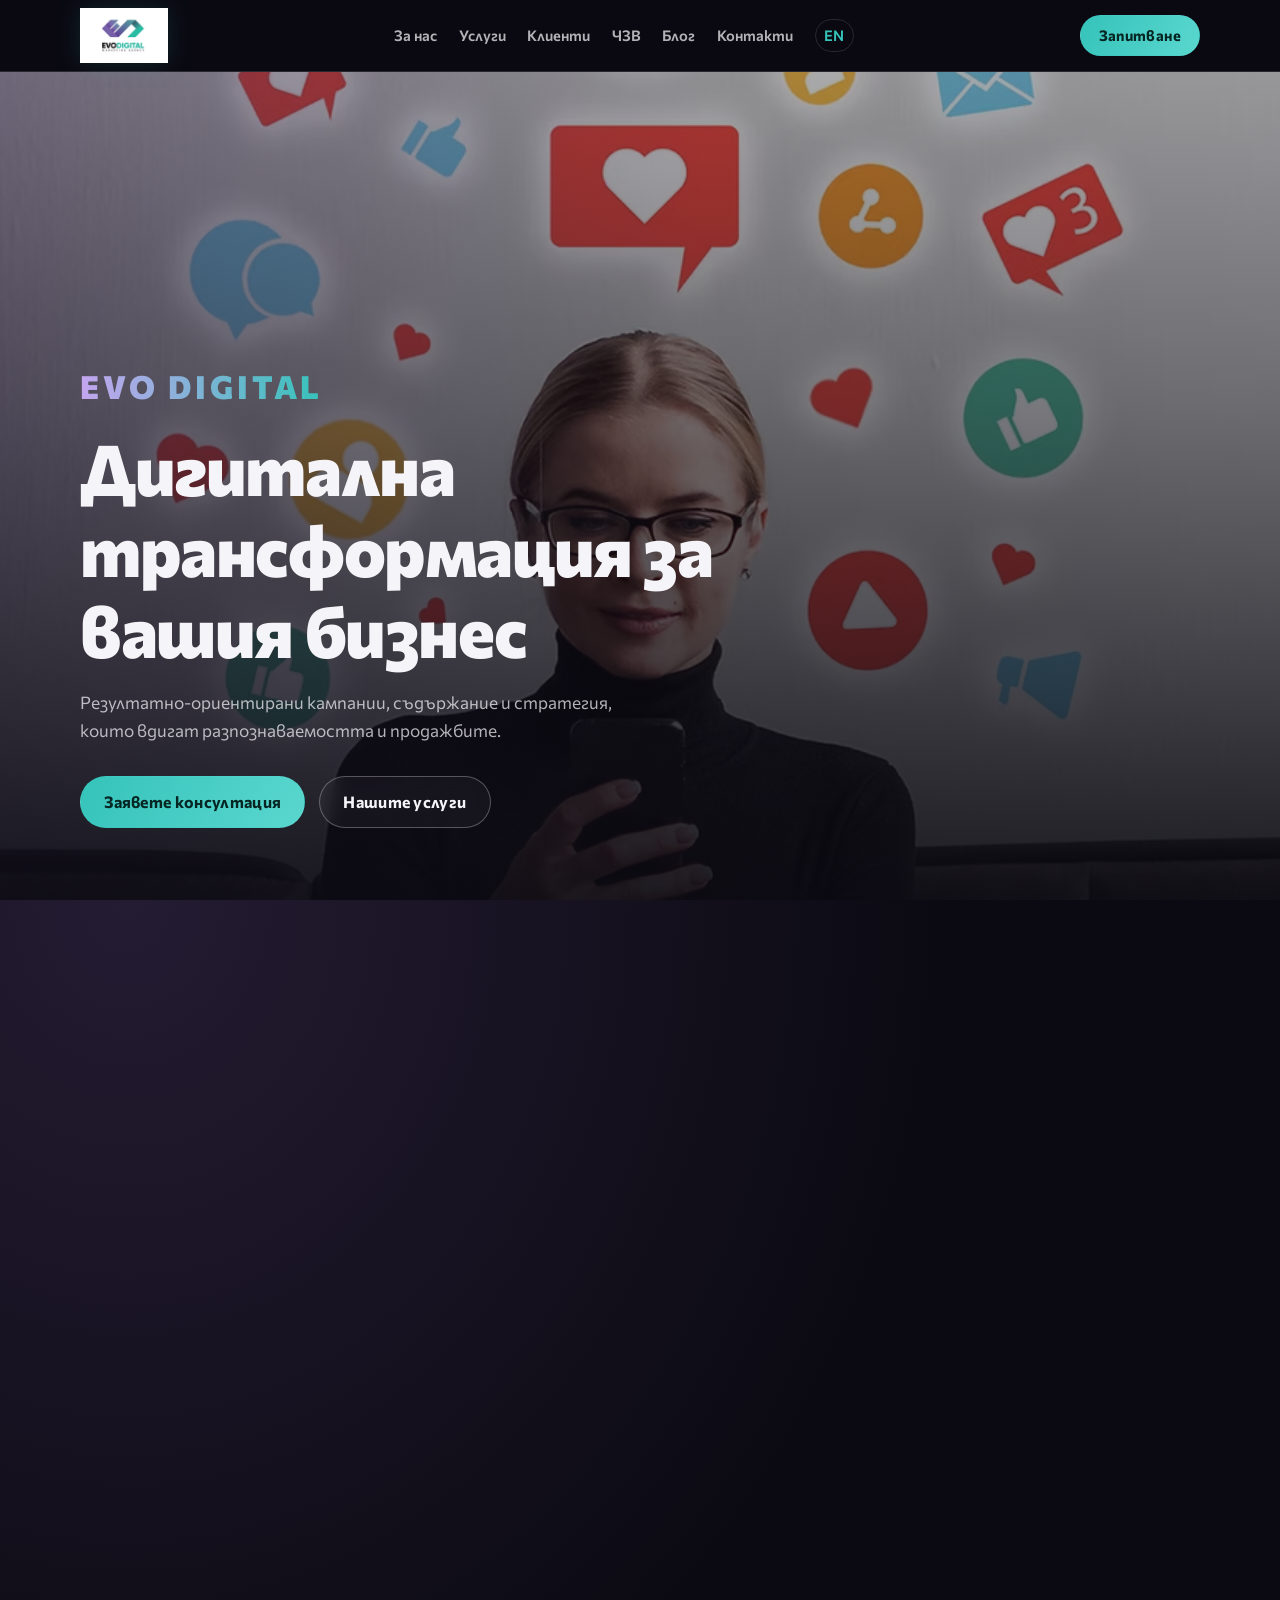
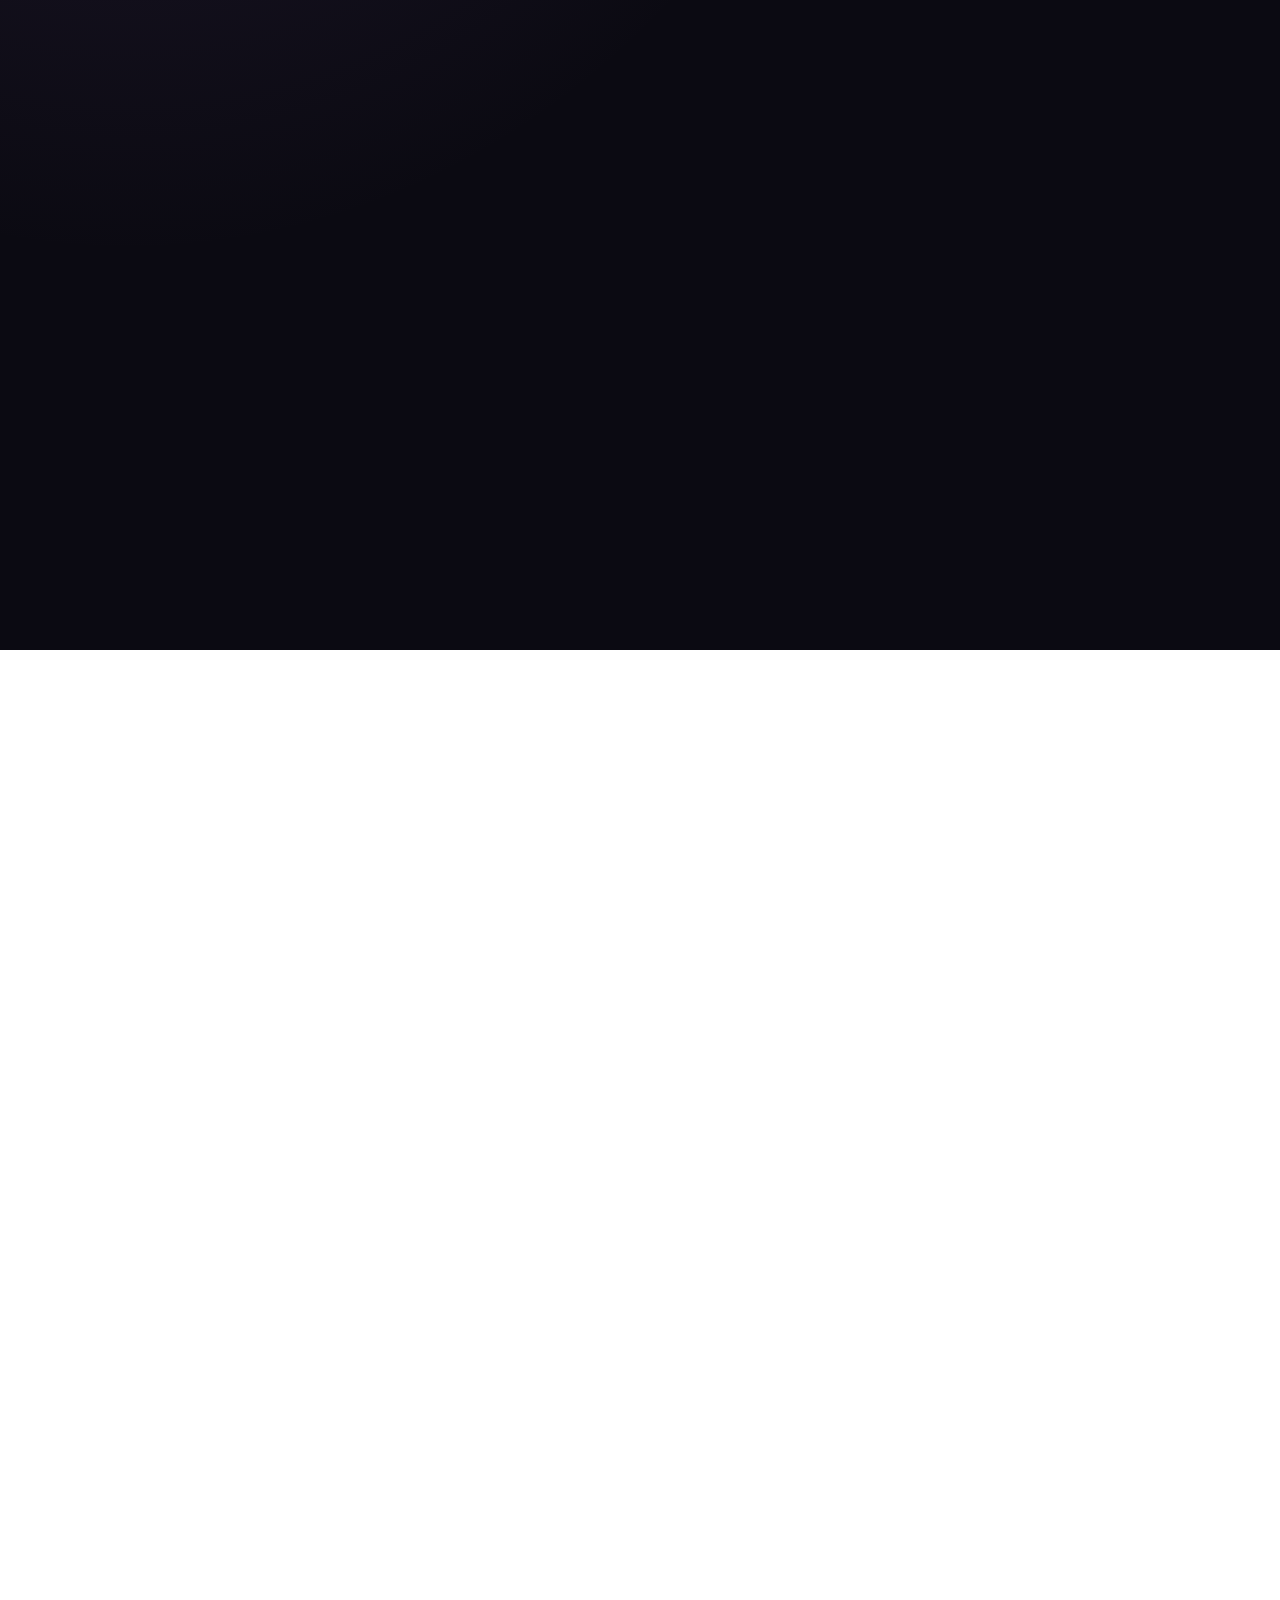
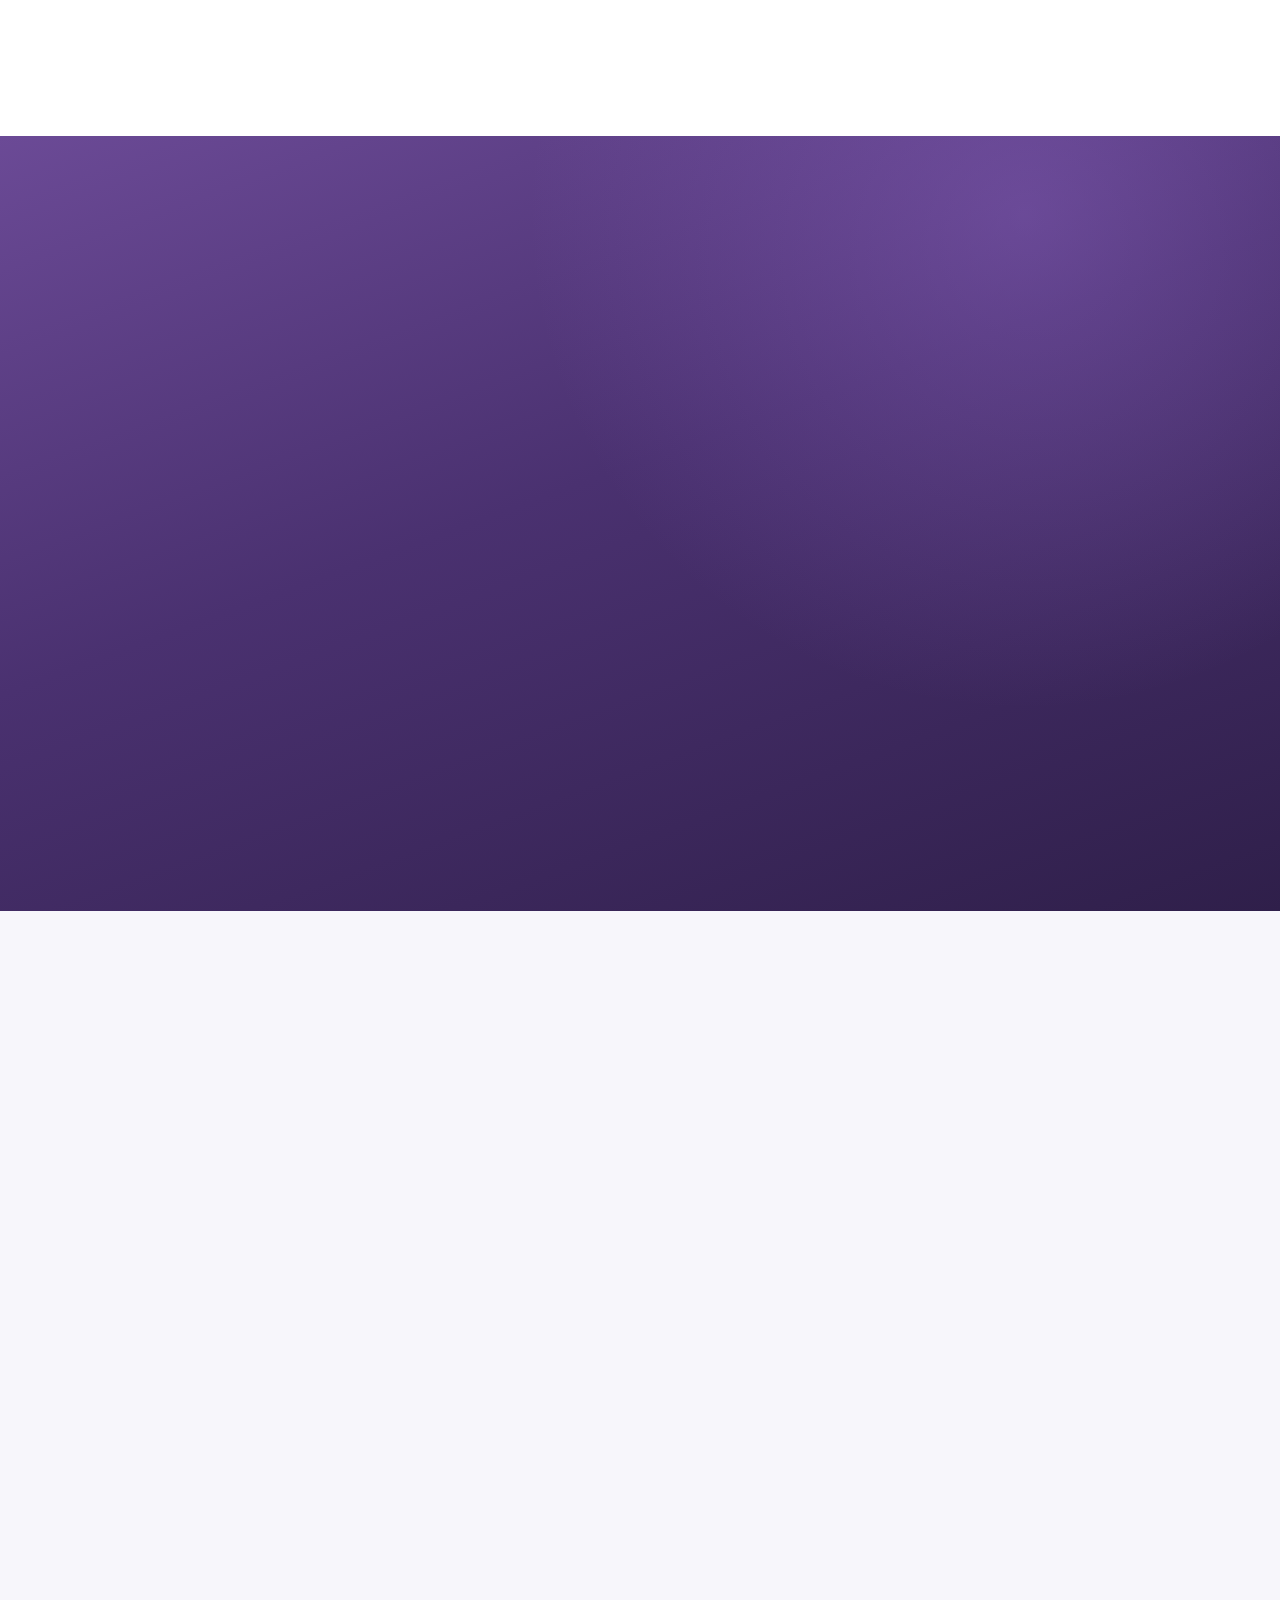
==== index.html @ 92532890 "Improve Speed Index with content-visibility and a leaner mobile hero. Co-authored-by: Cursor <cursor" ====
<!DOCTYPE html>
<html lang="bg">
<head>
  <meta charset="utf-8">
  <meta name="viewport" content="width=device-width, initial-scale=1">
  <title>Дигитална Маркетинг Агенция | EVO-DIGITAL</title>
  <meta name="description" content="EVO-Digital е дигитална маркетинг агенция, която предлага пълен спектър от професионални маркетинг услуги: поддържане на социални мрежи и съдържание онлайн, рекламни кампании, Google Ads, SEO и стратегия.">
  <link rel="canonical" href="https://www.evodigital.bg/">
  <link rel="alternate" hreflang="bg" href="https://www.evodigital.bg/">
  <link rel="alternate" hreflang="en" href="https://www.evodigital.bg/en">

  <!-- Favicon -->
  <link rel="icon" href="assets/images/brand/favicon.ico" sizes="any">
  <link rel="icon" type="image/png" sizes="32x32" href="assets/images/brand/favicon-32.png">
  <link rel="icon" type="image/png" sizes="48x48" href="assets/images/brand/favicon-48.png">
  <link rel="icon" type="image/png" sizes="192x192" href="assets/images/brand/favicon-192.png">
  <link rel="apple-touch-icon" sizes="180x180" href="assets/images/brand/apple-touch-icon.png">

  <!-- Open Graph -->
  <meta property="og:type" content="website">
  <meta property="og:locale" content="bg_BG">
  <meta property="og:site_name" content="EVO Digital">
  <meta property="og:title" content="Дигитална Маркетинг Агенция | EVO-DIGITAL">
  <meta property="og:description" content="EVO-Digital е дигитална маркетинг агенция за съдържание, реклама, Google Ads, SEO и стратегия.">
  <meta property="og:url" content="https://www.evodigital.bg/">
  <meta property="og:image" content="https://www.evodigital.bg/assets/images/brand/og-image.jpg">
  <meta property="og:image:type" content="image/jpeg">
  <meta property="og:image:width" content="1200">
  <meta property="og:image:height" content="630">
  <meta property="og:image:alt" content="EVO Digital Marketing Agency">

  <!-- Twitter -->
  <meta name="twitter:card" content="summary_large_image">
  <meta name="twitter:title" content="Дигитална Маркетинг Агенция | EVO-DIGITAL">
  <meta name="twitter:description" content="EVO-Digital е дигитална маркетинг агенция за съдържание, реклама, Google Ads, SEO и стратегия.">
  <meta name="twitter:image" content="https://www.evodigital.bg/assets/images/brand/og-image.jpg">

  <link rel="preload" href="assets/fonts/commissioner-400-800-cyrillic.woff2" as="font" type="font/woff2" crossorigin>
  <link rel="preload" as="image" href="assets/images/hero/hero-social-marketing-800.webp" type="image/webp">
  <style>
    /* Self-hosted Commissioner — inlined to skip fonts.css request */
    @font-face{font-family:'Commissioner';font-style:normal;font-weight:400 800;font-display:swap;src:url("assets/fonts/commissioner-400-800-cyrillic-ext.woff2") format("woff2");unicode-range:U+0460-052F,U+1C80-1C8A,U+20B4,U+2DE0-2DFF,U+A640-A69F,U+FE2E-FE2F}
    @font-face{font-family:'Commissioner';font-style:normal;font-weight:400 800;font-display:swap;src:url("assets/fonts/commissioner-400-800-cyrillic.woff2") format("woff2");unicode-range:U+0301,U+0400-045F,U+0490-0491,U+04B0-04B1,U+2116}
    @font-face{font-family:'Commissioner';font-style:normal;font-weight:400 800;font-display:swap;src:url("assets/fonts/commissioner-400-800-latin-ext.woff2") format("woff2");unicode-range:U+0100-02BA,U+02BD-02C5,U+02C7-02CC,U+02CE-02D7,U+02DD-02FF,U+0304,U+0308,U+0329,U+1D00-1DBF,U+1E00-1E9F,U+1EF2-1EFF,U+2020,U+20A0-20AB,U+20AD-20C0,U+2113,U+2C60-2C7F,U+A720-A7FF}
    @font-face{font-family:'Commissioner';font-style:normal;font-weight:400 800;font-display:swap;src:url("assets/fonts/commissioner-400-800-latin.woff2") format("woff2");unicode-range:U+0000-00FF,U+0131,U+0152-0153,U+02BB-02BC,U+02C6,U+02DA,U+02DC,U+0304,U+0308,U+0329,U+2000-206F,U+20AC,U+2122,U+2191,U+2193,U+2212,U+2215,U+FEFF,U+FFFD}
  </style>
  <link rel="stylesheet" href="css/styles.css">
  <script type="application/ld+json">
  {
    "@context": "https://schema.org",
    "@graph": [
      {
        "@type": ["ProfessionalService", "Organization"],
        "@id": "https://www.evodigital.bg/#organization",
        "name": "EVO Digital",
        "legalName": "Evo Digital Ltd",
        "alternateName": ["EVO-DIGITAL", "Evo Digital Marketing Agency"],
        "url": "https://www.evodigital.bg/",
        "logo": {
          "@type": "ImageObject",
          "@id": "https://www.evodigital.bg/#logo",
          "url": "https://www.evodigital.bg/assets/images/brand/logo-evodigital.png",
          "contentUrl": "https://www.evodigital.bg/assets/images/brand/logo-evodigital.png",
          "caption": "EVO Digital Marketing Agency"
        },
        "image": [
          "https://www.evodigital.bg/assets/images/brand/og-image.jpg",
          "https://www.evodigital.bg/assets/images/brand/logo-evodigital.png"
        ],
        "description": "Дигитална маркетинг агенция за съдържание, реклама в социални мрежи, Google Ads, SEO, брандинг и маркетинг стратегия.",
        "email": "info@evodigital.bg",
        "telephone": "+359-876-807-602",
        "address": {
          "@type": "PostalAddress",
          "streetAddress": "bul. Aleksander Stamboliyski 134",
          "addressLocality": "Sofia",
          "addressCountry": "BG"
        },
        "areaServed": [
          { "@type": "City", "name": "Sofia" },
          { "@type": "Country", "name": "Bulgaria" }
        ],
        "contactPoint": [
          {
            "@type": "ContactPoint",
            "contactType": "customer service",
            "telephone": "+359-876-807-602",
            "email": "info@evodigital.bg",
            "availableLanguage": ["Bulgarian", "English"],
            "areaServed": "BG"
          }
        ],
        "sameAs": [
          "https://www.facebook.com/evodigitalbg",
          "https://www.instagram.com/evodigital.bg/",
          "https://www.linkedin.com/company/digital-agency-evo/"
        ],
        "knowsAbout": [
          "Digital marketing",
          "Social media marketing",
          "Facebook Ads",
          "Instagram Ads",
          "Google Ads",
          "SEO",
          "Content marketing",
          "Branding",
          "Web design",
          "Copywriting",
          "Email marketing",
          "Marketing strategy",
          "Performance marketing",
          "Дигитален маркетинг",
          "Реклама в социални мрежи",
          "Маркетинг стратегия"
        ],
        "hasOfferCatalog": {
          "@type": "OfferCatalog",
          "name": "Дигитални маркетинг услуги",
          "itemListElement": [
            {
              "@type": "Offer",
              "itemOffered": {
                "@type": "Service",
                "@id": "https://www.evodigital.bg/#service-360",
                "name": "360 градусов дигитален маркетинг",
                "description": "Предпечат, уеб дизайн, копирайтинг, дизайн и брандинг, реклама в социалните мрежи, Google Ads, SEO, имейл маркетинг, фотография и маркетинг стратегия.",
                "provider": { "@id": "https://www.evodigital.bg/#organization" },
                "areaServed": "BG"
              }
            },
            {
              "@type": "Offer",
              "itemOffered": {
                "@type": "Service",
                "@id": "https://www.evodigital.bg/#service-social",
                "name": "Поддържане на социални мрежи",
                "description": "Професионално представяне на бранда с ангажиращо съдържание в социалните мрежи.",
                "provider": { "@id": "https://www.evodigital.bg/#organization" }
              }
            },
            {
              "@type": "Offer",
              "itemOffered": {
                "@type": "Service",
                "@id": "https://www.evodigital.bg/#service-paid-social",
                "name": "Реклама във Facebook и Instagram",
                "description": "Платени кампании в Meta за промоция на продукти и услуги и повишаване на разпознаваемостта.",
                "provider": { "@id": "https://www.evodigital.bg/#organization" }
              }
            },
            {
              "@type": "Offer",
              "itemOffered": {
                "@type": "Service",
                "@id": "https://www.evodigital.bg/#service-google-ads",
                "name": "Google Ads",
                "description": "Search и дисплейни кампании за таргетиране на заинтересован трафик към уебсайта.",
                "provider": { "@id": "https://www.evodigital.bg/#organization" }
              }
            },
            {
              "@type": "Offer",
              "itemOffered": {
                "@type": "Service",
                "@id": "https://www.evodigital.bg/#service-audit",
                "name": "Безплатна консултация и одит",
                "description": "Анализ на дигиталното присъствие и насоки за работеща маркетинг стратегия.",
                "provider": { "@id": "https://www.evodigital.bg/#organization" }
              }
            }
          ]
        },
        "employee": [
          { "@id": "https://www.evodigital.bg/#person-dimitar" },
          { "@id": "https://www.evodigital.bg/#person-tanya" },
          { "@id": "https://www.evodigital.bg/#person-kami" }
        ],
        "review": { "@id": "https://www.evodigital.bg/#review-infinity" }
      },
      {
        "@type": "Person",
        "@id": "https://www.evodigital.bg/#person-dimitar",
        "name": "Димитър",
        "jobTitle": "CEO",
        "description": "Driving force behind Evo Digital, with over a decade of experience in digital strategy, branding, and performance marketing.",
        "image": "https://www.evodigital.bg/assets/images/team/dimitar-ceo.webp",
        "worksFor": { "@id": "https://www.evodigital.bg/#organization" },
        "knowsAbout": ["Digital strategy", "Branding", "Performance marketing"]
      },
      {
        "@type": "Person",
        "@id": "https://www.evodigital.bg/#person-tanya",
        "name": "Таня",
        "jobTitle": "Graphic Designer and Video Editor",
        "description": "Creates visually striking designs and videos that bring brand stories to life across digital platforms.",
        "image": "https://www.evodigital.bg/assets/images/team/tanya-designer.webp",
        "worksFor": { "@id": "https://www.evodigital.bg/#organization" },
        "knowsAbout": ["Graphic design", "Video editing", "Brand storytelling"]
      },
      {
        "@type": "Person",
        "@id": "https://www.evodigital.bg/#person-kami",
        "name": "Ками",
        "jobTitle": "PPC Specialist",
        "description": "Optimizes paid campaigns to maximize ROI and ensure brands reach the right audience at the right time.",
        "image": "https://www.evodigital.bg/assets/images/team/kami-ppc.webp",
        "worksFor": { "@id": "https://www.evodigital.bg/#organization" },
        "knowsAbout": ["PPC", "Google Ads", "Meta Ads", "ROI optimization"]
      },
      {
        "@type": "Review",
        "@id": "https://www.evodigital.bg/#review-infinity",
        "reviewBody": "Препоръчвам професионалисти. Работим по няколко направления и сме супер доволни!",
        "author": {
          "@type": "Person",
          "name": "Георги Димитров"
        },
        "itemReviewed": { "@id": "https://www.evodigital.bg/#organization" },
        "publisher": {
          "@type": "Organization",
          "name": "Infinity Capital",
          "url": "https://infinitycapital.bg/"
        }
      },
      {
        "@type": "WebSite",
        "@id": "https://www.evodigital.bg/#website",
        "url": "https://www.evodigital.bg/",
        "name": "EVO-DIGITAL",
        "description": "Дигитална маркетинг агенция | EVO Digital",
        "inLanguage": "bg-BG",
        "publisher": { "@id": "https://www.evodigital.bg/#organization" },
        "copyrightHolder": { "@id": "https://www.evodigital.bg/#organization" }
      },
      {
        "@type": "WebPage",
        "@id": "https://www.evodigital.bg/#webpage",
        "url": "https://www.evodigital.bg/",
        "name": "Дигитална Маркетинг Агенция | EVO-DIGITAL",
        "description": "EVO-Digital е дигитална маркетинг агенция за съдържание, реклама, Google Ads, SEO и стратегия.",
        "isPartOf": { "@id": "https://www.evodigital.bg/#website" },
        "about": { "@id": "https://www.evodigital.bg/#organization" },
        "primaryImageOfPage": {
          "@type": "ImageObject",
          "url": "https://www.evodigital.bg/assets/images/brand/og-image.jpg"
        },
        "inLanguage": "bg-BG",
        "mainEntity": { "@id": "https://www.evodigital.bg/#organization" }
      },
      {
        "@type": "FAQPage",
        "@id": "https://www.evodigital.bg/#faq",
        "isPartOf": { "@id": "https://www.evodigital.bg/#webpage" },
        "mainEntity": [
          {
            "@type": "Question",
            "name": "Какви услуги предлага EVO Digital?",
            "acceptedAnswer": {
              "@type": "Answer",
              "text": "Предлагаме 360 градусов дигитален маркетинг: поддържане на социални мрежи, реклама във Facebook и Instagram, Google Ads, SEO, уеб дизайн, брандинг, копирайтинг, имейл маркетинг и маркетинг стратегия."
            }
          },
          {
            "@type": "Question",
            "name": "Предлагате ли безплатна консултация?",
            "acceptedAnswer": {
              "@type": "Answer",
              "text": "Да. Предлагаме безплатна консултация и одит на дигиталното присъствие на бранда ви, с експертни насоки за работеща маркетинг стратегия."
            }
          },
          {
            "@type": "Question",
            "name": "За кои бизнеси е подходяща агенцията?",
            "acceptedAnswer": {
              "@type": "Answer",
              "text": "Работим с компании от различни сектори — строителство, недвижими имоти, търговия, услуги и други, които искат по-висока разпознаваемост и повече продажби онлайн."
            }
          },
          {
            "@type": "Question",
            "name": "Как да се свържа с EVO Digital?",
            "acceptedAnswer": {
              "@type": "Answer",
              "text": "Можете да ни пишете на info@evodigital.bg, да ни се обадите на +359 876 807602 или да попълните формата за запитване на сайта. Офисът ни е в София, бул. Александър Стамболийски 134."
            }
          }
        ]
      }
    ]
  }
  </script>
</head>
<body>
  <a class="skip-link" href="#main">Към съдържанието</a>

  <header class="site-header" id="top">
    <div class="container header-inner">
      <a class="logo" href="#top" aria-label="EVO Digital — начало">
        <picture>
          <source srcset="assets/images/brand/logo-evodigital.avif" type="image/avif">
          <source srcset="assets/images/brand/logo-evodigital.webp" type="image/webp">
          <img src="assets/images/brand/logo-evodigital.png" alt="EVO Digital Marketing Agency" width="160" height="113" decoding="async">
        </picture>
      </a>

      <nav class="nav" id="site-nav" aria-label="Основна навигация">
        <a href="#about">За нас</a>
        <a href="#services">Услуги</a>
        <a href="https://www.evodigital.bg/%D0%BA%D0%BB%D0%B8%D0%B5%D0%BD%D1%82%D0%B8">Клиенти</a>
        <a href="#faq">ЧЗВ</a>
        <a href="https://www.evodigital.bg/blog">Блог</a>
        <a href="#contact">Контакти</a>
        <a class="nav-lang" href="https://www.evodigital.bg/en" hreflang="en">EN</a>
      </nav>

      <div class="header-actions">
        <a class="btn btn-primary btn-sm" href="#contact">Запитване</a>
        <button class="nav-toggle" type="button" aria-expanded="false" aria-controls="site-nav" aria-label="Меню">
          <span></span><span></span><span></span>
        </button>
      </div>
    </div>
  </header>

  <main id="main">
    <section class="hero" aria-labelledby="hero-title">
      <div class="hero-media" aria-hidden="true">
        <picture>
          <source
            type="image/avif"
            srcset="assets/images/hero/hero-social-marketing.avif">
          <source
            type="image/webp"
            srcset="assets/images/hero/hero-social-marketing-800.webp 800w, assets/images/hero/hero-social-marketing.webp 1050w"
            sizes="100vw">
          <img
            src="assets/images/hero/hero-social-marketing-800.webp"
            alt=""
            width="800"
            height="1067"
            fetchpriority="high"
            decoding="async">
        </picture>
        <div class="hero-scrim"></div>
      </div>
      <div class="container hero-content">
        <p class="brand-mark reveal">EVO DIGITAL</p>
        <h1 id="hero-title" class="reveal reveal-delay-1">Дигитална трансформация за вашия бизнес</h1>
        <p class="hero-lead reveal reveal-delay-2">Резултатно-ориентирани кампании, съдържание и стратегия, които вдигат разпознаваемостта и продажбите.</p>
        <div class="hero-cta reveal reveal-delay-3">
          <a class="btn btn-primary" href="#contact">Заявете консултация</a>
          <a class="btn btn-ghost" href="#services">Нашите услуги</a>
        </div>
      </div>
    </section>

    <section class="about section" id="about" aria-labelledby="about-title">
      <div class="container about-grid">
        <div class="about-copy">
          <p class="eyebrow reveal">За нас</p>
          <h2 id="about-title" class="reveal">EVO DIGITAL</h2>
          <p class="about-tagline reveal">Предлагаме експертни услуги в сферата на дигиталния маркетинг</p>
          <p class="reveal">Ние сме агенция за дигитален маркетинг, която умее да създава запомнящо се съдържание и резултатно-ориентирани кампании, насочени към повишаване на разпознаваемостта и увеличаване обема на продажбите ви. Постигаме това чрез детайлно планиране и вникване в бизнеса ви. Създаваме индивидуален подход и дигитална стратегия за бранда ви, които водят до впечатляващи резултати.</p>
          <a class="text-link reveal" href="https://www.evodigital.bg/%D0%B7%D0%B0-%D0%BD%D0%B0%D1%81">Повече за нас</a>
        </div>
        <div class="about-visual reveal">
          <picture>
            <source srcset="assets/images/hero/illustration-marketing.avif" type="image/avif">
            <source srcset="assets/images/hero/illustration-marketing.webp" type="image/webp">
            <img src="assets/images/hero/illustration-marketing.webp" alt="Дигитален маркетинг и бранд промоция" width="600" height="600" loading="lazy" decoding="async">
          </picture>
        </div>
      </div>
    </section>

    <section class="services section" id="services" aria-labelledby="services-title">
      <div class="container">
        <div class="section-head">
          <p class="eyebrow reveal">Услуги</p>
          <h2 id="services-title" class="reveal">Нашите услуги</h2>
        </div>
        <div class="services-grid">
          <article class="service-card reveal">
            <picture>
              <source srcset="assets/images/services/service-360.avif" type="image/avif">
              <img src="assets/images/services/service-360.jpg" alt="" width="120" height="85" loading="lazy" decoding="async">
            </picture>
            <h3>360 градусов дигитален маркетинг</h3>
            <p>Предпечат, уеб дизайн, копирайтинг, дизайн и брандинг, реклама в социалните мрежи, Google Ads, SEO, имейл маркетинг, фотография и маркетинг стратегия.</p>
          </article>
          <article class="service-card reveal">
            <picture>
              <source srcset="assets/images/services/service-social-manage.avif" type="image/avif">
              <img src="assets/images/services/service-social-manage.jpg" alt="" width="120" height="94" loading="lazy" decoding="async">
            </picture>
            <h3>Поддържане на социални мрежи</h3>
            <p>Професионално представяне на бранда ви с ангажиращо съдържание, което изгражда доверие и подтиква към взаимодействие.</p>
          </article>
          <article class="service-card reveal">
            <picture>
              <source srcset="assets/images/services/service-social-ads.avif" type="image/avif">
              <img src="assets/images/services/service-social-ads.jpg" alt="" width="120" height="104" loading="lazy" decoding="async">
            </picture>
            <h3>Реклама във Facebook и Instagram</h3>
            <p>Промотиране на продукти и услуги чрез атрактивни дизайни и прецизно таргетиране към вашата аудитория.</p>
          </article>
          <article class="service-card reveal">
            <picture>
              <source srcset="assets/images/services/service-google-ads.avif" type="image/avif">
              <img src="assets/images/services/service-google-ads.jpg" alt="" width="120" height="105" loading="lazy" decoding="async">
            </picture>
            <h3>Google Ads</h3>
            <p>Search и дисплейни кампании за детайлно таргетиране и насочване на заинтересован трафик към сайта ви.</p>
          </article>
          <article class="service-card reveal service-card-wide">
            <picture>
              <source srcset="assets/images/services/service-consult.avif" type="image/avif">
              <img src="assets/images/services/service-consult.jpg" alt="" width="120" height="94" loading="lazy" decoding="async">
            </picture>
            <h3>Безплатна консултация и одит</h3>
            <p>Анализ на дигиталното присъствие на бранда ви и експертни насоки за работеща маркетинг стратегия.</p>
          </article>
        </div>
        <div class="section-cta reveal">
          <a class="btn btn-primary" href="#contact">Изпратете запитване</a>
        </div>
      </div>
    </section>

    <section class="team section" id="team" aria-labelledby="team-title">
      <div class="container">
        <div class="section-head section-head-light">
          <p class="eyebrow reveal">Екип</p>
          <h2 id="team-title" class="reveal">Запознай се с екипа ни</h2>
        </div>
        <div class="team-grid">
          <article class="team-card reveal">
            <picture>
              <source srcset="assets/images/team/dimitar-ceo.avif" type="image/avif">
              <source srcset="assets/images/team/dimitar-ceo.webp" type="image/webp">
              <img src="assets/images/team/dimitar-ceo.webp" alt="Димитър — CEO" width="400" height="400" loading="lazy" decoding="async">
            </picture>
            <p class="role">CEO</p>
            <h3>Димитър</h3>
            <p>Driving force behind Evo Digital, with over a decade of experience in digital strategy, branding, and performance marketing.</p>
          </article>
          <article class="team-card reveal">
            <picture>
              <source srcset="assets/images/team/tanya-designer.avif" type="image/avif">
              <source srcset="assets/images/team/tanya-designer.webp" type="image/webp">
              <img src="assets/images/team/tanya-designer.webp" alt="Таня — Graphic Designer and Video Editor" width="400" height="400" loading="lazy" decoding="async">
            </picture>
            <p class="role">Graphic Designer &amp; Video Editor</p>
            <h3>Таня</h3>
            <p>Creates visually striking designs and videos that bring brand stories to life across digital platforms.</p>
          </article>
          <article class="team-card reveal">
            <picture>
              <source srcset="assets/images/team/kami-ppc.avif" type="image/avif">
              <source srcset="assets/images/team/kami-ppc.webp" type="image/webp">
              <img src="assets/images/team/kami-ppc.webp" alt="Ками — PPC Specialist" width="400" height="400" loading="lazy" decoding="async">
            </picture>
            <p class="role">PPC Specialist</p>
            <h3>Ками</h3>
            <p>Optimizes paid campaigns to maximize ROI and ensure brands reach the right audience at the right time.</p>
          </article>
        </div>
      </div>
    </section>

    <section class="clients section" id="clients" aria-labelledby="clients-title">
      <div class="container">
        <div class="section-head">
          <p class="eyebrow reveal">Клиенти</p>
          <h2 id="clients-title" class="reveal">Част от клиентите, които ни се довериха</h2>
        </div>
        <ul class="clients-grid">
          <li class="reveal"><a href="https://dendesign.bg/" target="_blank" rel="noopener noreferrer"><img src="assets/images/clients/den-design.webp" alt="DEN Design" width="180" height="82" loading="lazy" decoding="async"></a></li>
          <li class="reveal"><a href="https://terraestetica.net/" target="_blank" rel="noopener noreferrer"><img src="assets/images/clients/terra-estetica.webp" alt="Terra Estetica" width="160" height="160" loading="lazy" decoding="async"></a></li>
          <li class="reveal"><a href="https://asansiori.bg/" target="_blank" rel="noopener noreferrer"><img src="assets/images/clients/asansiori.webp" alt="Asansiori.bg" width="160" height="160" loading="lazy" decoding="async"></a></li>
          <li class="reveal"><a href="https://devorex.com/" target="_blank" rel="noopener noreferrer"><img src="assets/images/clients/devorex.webp" alt="Devorex" width="160" height="160" loading="lazy" decoding="async"></a></li>
          <li class="reveal"><a href="https://catrobg.com/" target="_blank" rel="noopener noreferrer"><img src="assets/images/clients/catro.webp" alt="Catro" width="160" height="160" loading="lazy" decoding="async"></a></li>
          <li class="reveal"><a href="https://ekabo.bg/" target="_blank" rel="noopener noreferrer"><img src="assets/images/clients/ekabo.webp" alt="Ekabo" width="160" height="160" loading="lazy" decoding="async"></a></li>
          <li class="reveal"><a href="https://casamia.bg/" target="_blank" rel="noopener noreferrer"><img src="assets/images/clients/casamia.webp" alt="Casamia" width="160" height="160" loading="lazy" decoding="async"></a></li>
          <li class="reveal"><a href="https://gdconstruction.bg/" target="_blank" rel="noopener noreferrer"><img src="assets/images/clients/gd-construction.webp" alt="GD Construction" width="160" height="160" loading="lazy" decoding="async"></a></li>
          <li class="reveal"><a href="https://sei.bg/" target="_blank" rel="noopener noreferrer"><img src="assets/images/clients/solaris.webp" alt="Solaris" width="160" height="160" loading="lazy" decoding="async"></a></li>
          <li class="reveal"><a href="https://www.facebook.com/profile.php?id=100064103261411" target="_blank" rel="noopener noreferrer"><img src="assets/images/clients/high-level-construction.webp" alt="High Level Construction" width="160" height="160" loading="lazy" decoding="async"></a></li>
          <li class="reveal"><a href="https://aristocrathills.com/" target="_blank" rel="noopener noreferrer"><img src="assets/images/clients/aristocrat-hills.webp" alt="Aristocrat Hills" width="160" height="160" loading="lazy" decoding="async"></a></li>
          <li class="reveal"><a href="https://www.kconstructionsystem.com/" target="_blank" rel="noopener noreferrer"><img src="assets/images/clients/kcs-construction.webp" alt="KCS Construction System" width="160" height="160" loading="lazy" decoding="async"></a></li>
          <li class="reveal"><a href="https://infinitycapital.bg/" target="_blank" rel="noopener noreferrer"><img src="assets/images/clients/infinity-capital.webp" alt="Infinity Capital" width="160" height="160" loading="lazy" decoding="async"></a></li>
          <li class="reveal"><a href="https://www.teiami.bg/" target="_blank" rel="noopener noreferrer"><img src="assets/images/clients/teiami.webp" alt="Teiami" width="160" height="160" loading="lazy" decoding="async"></a></li>
          <li class="reveal"><a href="https://zagatto.com/" target="_blank" rel="noopener noreferrer"><img src="assets/images/clients/zagatto.webp" alt="Zagatto" width="160" height="160" loading="lazy" decoding="async"></a></li>
          <li class="reveal"><a href="https://www.youtube.com/@CONTOURPODCAST" target="_blank" rel="noopener noreferrer"><img src="assets/images/clients/contour-podcast.webp" alt="Contour Podcast" width="160" height="160" loading="lazy" decoding="async"></a></li>
        </ul>
      </div>
    </section>

    <section class="reviews section" id="reviews" aria-labelledby="reviews-title">
      <div class="container">
        <div class="section-head section-head-light">
          <p class="eyebrow reveal">Отзиви</p>
          <h2 id="reviews-title" class="reveal">Какво казват клиентите</h2>
        </div>
        <div class="review-slider reveal" data-slider>
          <blockquote class="review is-active">
            <p>Препоръчвам професионалисти. Работим по няколко направления и сме супер доволни!</p>
            <footer>
              <img src="assets/images/clients/infinity-capital-white.webp" alt="" width="126" height="52" loading="lazy" decoding="async">
              <div>
                <strong>Георги Димитров</strong>
                <span><a href="https://infinitycapital.bg/" target="_blank" rel="noopener noreferrer">Infinity Capital</a></span>
              </div>
            </footer>
          </blockquote>
        </div>
      </div>
    </section>

    <section class="faq section" id="faq" aria-labelledby="faq-title">
      <div class="container faq-wrap">
        <div class="section-head">
          <p class="eyebrow reveal">ЧЗВ</p>
          <h2 id="faq-title" class="reveal">Често задавани въпроси</h2>
        </div>
        <div class="faq-list">
          <details class="faq-item reveal">
            <summary>Какви услуги предлага EVO Digital?</summary>
            <p>Предлагаме 360 градусов дигитален маркетинг: поддържане на социални мрежи, реклама във Facebook и Instagram, Google Ads, SEO, уеб дизайн, брандинг, копирайтинг, имейл маркетинг и маркетинг стратегия.</p>
          </details>
          <details class="faq-item reveal">
            <summary>Предлагате ли безплатна консултация?</summary>
            <p>Да. Предлагаме безплатна консултация и одит на дигиталното присъствие на бранда ви, с експертни насоки за работеща маркетинг стратегия.</p>
          </details>
          <details class="faq-item reveal">
            <summary>За кои бизнеси е подходяща агенцията?</summary>
            <p>Работим с компании от различни сектори — строителство, недвижими имоти, търговия, услуги и други, които искат по-висока разпознаваемост и повече продажби онлайн.</p>
          </details>
          <details class="faq-item reveal">
            <summary>Как да се свържа с EVO Digital?</summary>
            <p>Пишете на <a href="mailto:info@evodigital.bg">info@evodigital.bg</a>, обадете се на <a href="tel:+359876807602">+359 876 807602</a> или попълнете формата за запитване. Офис: София, бул. Александър Стамболийски 134.</p>
          </details>
        </div>
      </div>
    </section>

    <section class="contact section" id="contact" aria-labelledby="contact-title">
      <div class="container contact-grid">
        <div class="contact-info">
          <p class="eyebrow reveal">Контакти</p>
          <h2 id="contact-title" class="reveal">Свържете се с нас</h2>
          <ul class="contact-list reveal">
            <li>
              <span>Телефон</span>
              <a href="tel:+359876807602">+359 876 807602</a>
            </li>
            <li>
              <span>Email</span>
              <a href="mailto:info@evodigital.bg">info@evodigital.bg</a>
            </li>
            <li>
              <span>Адрес</span>
              <p>Sofia, bul. Aleksander Stamboliyski 134</p>
            </li>
          </ul>
          <div class="social reveal">
            <a href="https://www.instagram.com/evodigital.bg/" target="_blank" rel="noopener noreferrer" aria-label="Instagram">
              <svg viewBox="0 0 24 24" width="22" height="22" aria-hidden="true"><path fill="currentColor" d="M7 2h10a5 5 0 0 1 5 5v10a5 5 0 0 1-5 5H7a5 5 0 0 1-5-5V7a5 5 0 0 1 5-5zm5 5a5 5 0 1 0 0 10 5 5 0 0 0 0-10zm6.5-.9a1.1 1.1 0 1 0 0 2.2 1.1 1.1 0 0 0 0-2.2zM12 9a3 3 0 1 1 0 6 3 3 0 0 1 0-6z"/></svg>
            </a>
            <a href="https://www.facebook.com/evodigitalbg" target="_blank" rel="noopener noreferrer" aria-label="Facebook">
              <svg viewBox="0 0 24 24" width="22" height="22" aria-hidden="true"><path fill="currentColor" d="M14 9h3V6h-3c-2.2 0-4 1.8-4 4v2H7v3h3v7h3v-7h3l1-3h-4v-2c0-.6.4-1 1-1z"/></svg>
            </a>
            <a href="https://www.linkedin.com/company/digital-agency-evo/" target="_blank" rel="noopener noreferrer" aria-label="LinkedIn">
              <svg viewBox="0 0 24 24" width="22" height="22" aria-hidden="true"><path fill="currentColor" d="M6.5 9H3v12h3.5V9zM4.8 3A2 2 0 1 0 4.8 7a2 2 0 0 0 0-4zM21 14.5c0-3-1.6-5-4.4-5-1.5 0-2.5.7-3 1.4V9.1H10v11.8h3.6v-6.3c0-1.7.9-2.7 2.3-2.7 1.3 0 2.1.9 2.1 2.7v6.3H21v-6.4z"/></svg>
            </a>
          </div>
        </div>

        <form class="contact-form reveal" id="contact-form" action="#" method="post">
          <h3>Изпратете запитване</h3>
          <div class="form-row">
            <label>
              Име
              <input type="text" name="first_name" autocomplete="given-name" required>
            </label>
            <label>
              Фамилия
              <input type="text" name="last_name" autocomplete="family-name" required>
            </label>
          </div>
          <label>
            Email
            <input type="email" name="email" autocomplete="email" required>
          </label>
          <label>
            Заглавие
            <input type="text" name="subject" required>
          </label>
          <label>
            Напишете съобщение
            <textarea name="message" rows="5" required></textarea>
          </label>
          <button class="btn btn-primary" type="submit">Изпрати</button>
          <p class="form-note" id="form-note" hidden>Благодарим! Отваряме вашия имейл клиент…</p>
        </form>
      </div>
    </section>
  </main>

  <footer class="site-footer">
    <div class="container footer-inner">
      <a class="logo logo-footer" href="#top" aria-label="EVO Digital">
        <img src="assets/images/brand/logo-evodigital.webp" alt="EVO Digital" width="120" height="85" loading="lazy" decoding="async">
      </a>
      <nav class="footer-nav" aria-label="Футър">
        <a href="#about">За нас</a>
        <a href="#services">Услуги</a>
        <a href="#faq">ЧЗВ</a>
        <a href="https://www.evodigital.bg/blog">Блог</a>
        <a href="#contact">Контакти</a>
        <a href="https://www.evodigital.bg/%D0%BF%D0%BE%D0%BB%D0%B8%D1%82%D0%B8%D0%BA%D0%B0-%D0%BD%D0%B0-%D0%BF%D0%BE%D0%B2%D0%B5%D1%80%D0%B8%D1%82%D0%B5%D0%BB%D0%BD%D0%BE%D1%81%D1%82">Политика на поверителност</a>
        <a href="https://www.evodigital.bg/blog-feed.xml">RSS</a>
      </nav>
      <p class="copyright">© 2026 EVO Digital</p>
    </div>
  </footer>

  <script src="js/main.js" defer></script>
</body>
</html>
---- css/styles.css ----
/* EVO Digital — clean high-performance rebuild */
:root {
  --bg: #0b0a12;
  --bg-elevated: #14121f;
  --bg-soft: #1a1730;
  --surface: #ffffff;
  --text: #f5f4f8;
  --text-muted: rgba(245, 244, 248, 0.72);
  --text-dark: #121018;
  --text-dark-muted: #5a5668;
  --purple: #7d5ba6;
  --purple-deep: #5a3d82;
  --purple-bright: #9b6fd4;
  --teal: #35c3ba;
  --teal-deep: #1fa89f;
  --line: rgba(255, 255, 255, 0.12);
  --line-dark: rgba(18, 16, 24, 0.1);
  --radius: 18px;
  --radius-sm: 12px;
  --shadow: 0 24px 60px rgba(0, 0, 0, 0.35);
  --container: min(1120px, calc(100% - 2.5rem));
  --font: "Commissioner", system-ui, sans-serif;
  --header-h: 4.5rem;
  --ease: cubic-bezier(0.22, 1, 0.36, 1);
}

*,
*::before,
*::after {
  box-sizing: border-box;
}

html {
  scroll-behavior: smooth;
}

body {
  margin: 0;
  font-family: var(--font);
  font-weight: 400;
  color: var(--text);
  background: var(--bg);
  line-height: 1.6;
  -webkit-font-smoothing: antialiased;
  text-rendering: optimizeLegibility;
}

img {
  max-width: 100%;
  height: auto;
  display: block;
}

a {
  color: inherit;
  text-decoration: none;
}

button,
input,
textarea {
  font: inherit;
}

.skip-link {
  position: absolute;
  left: 1rem;
  top: -4rem;
  background: var(--teal);
  color: var(--bg);
  padding: 0.6rem 1rem;
  border-radius: 999px;
  z-index: 100;
}

.skip-link:focus {
  top: 1rem;
}

.container {
  width: var(--container);
  margin-inline: auto;
}

.section {
  padding: clamp(4rem, 8vw, 7rem) 0;
  content-visibility: auto;
  contain-intrinsic-size: 1px 900px;
}

.hero.section,
.hero {
  content-visibility: visible;
}

.section-head {
  max-width: 40rem;
  margin-bottom: 2.75rem;
}

.section-head-light .eyebrow,
.section-head-light h2 {
  color: var(--text);
}

.eyebrow {
  margin: 0 0 0.6rem;
  font-size: 0.8rem;
  font-weight: 700;
  letter-spacing: 0.18em;
  text-transform: uppercase;
  color: var(--teal);
}

h1,
h2,
h3 {
  line-height: 1.15;
  letter-spacing: -0.02em;
  margin: 0;
}

h1 {
  font-size: clamp(2.4rem, 6vw, 4.4rem);
  font-weight: 800;
  max-width: 14ch;
}

h2 {
  font-size: clamp(1.9rem, 3.5vw, 2.8rem);
  font-weight: 700;
}

h3 {
  font-size: 1.15rem;
  font-weight: 700;
}

p {
  margin: 0;
}

.btn {
  display: inline-flex;
  align-items: center;
  justify-content: center;
  gap: 0.5rem;
  min-height: 3rem;
  padding: 0.75rem 1.45rem;
  border-radius: 999px;
  border: 1px solid transparent;
  font-weight: 700;
  letter-spacing: 0.02em;
  transition: transform 0.25s var(--ease), background 0.25s var(--ease), border-color 0.25s var(--ease), color 0.25s var(--ease);
}

.btn:hover {
  transform: translateY(-2px);
}

.btn-primary {
  background: linear-gradient(120deg, var(--teal), #5ad7cf);
  color: #062623;
}

.btn-primary:hover {
  background: linear-gradient(120deg, #4fd2c9, var(--teal-deep));
}

.btn-ghost {
  border-color: rgba(255, 255, 255, 0.28);
  color: var(--text);
  background: rgba(255, 255, 255, 0.04);
  backdrop-filter: blur(8px);
}

.btn-ghost:hover {
  border-color: var(--teal);
  color: var(--teal);
}

.btn-sm {
  min-height: 2.5rem;
  padding: 0.5rem 1.1rem;
  font-size: 0.92rem;
}

.text-link {
  display: inline-flex;
  margin-top: 1.5rem;
  color: var(--teal);
  font-weight: 650;
  border-bottom: 1px solid transparent;
}

.text-link:hover {
  border-bottom-color: var(--teal);
}

/* Header */
.site-header {
  position: sticky;
  top: 0;
  z-index: 50;
  height: var(--header-h);
  background: rgba(11, 10, 18, 0.78);
  backdrop-filter: blur(16px);
  border-bottom: 1px solid transparent;
  transition: border-color 0.3s var(--ease), background 0.3s var(--ease);
}

.site-header.is-scrolled {
  border-bottom-color: var(--line);
  background: rgba(11, 10, 18, 0.92);
}

.header-inner {
  height: 100%;
  display: flex;
  align-items: center;
  justify-content: space-between;
  gap: 1rem;
}

.logo img {
  width: 88px;
  height: auto;
  filter: drop-shadow(0 0 12px rgba(53, 195, 186, 0.15));
}

.nav {
  display: flex;
  align-items: center;
  gap: 1.35rem;
}

.nav a {
  font-size: 0.92rem;
  font-weight: 600;
  color: var(--text-muted);
  transition: color 0.2s var(--ease);
}

.nav a:hover,
.nav a[aria-current="page"] {
  color: var(--text);
}

.nav-lang {
  padding: 0.25rem 0.55rem;
  border: 1px solid var(--line);
  border-radius: 999px;
  color: var(--teal) !important;
}

.header-actions {
  display: flex;
  align-items: center;
  gap: 0.75rem;
}

.nav-toggle {
  display: none;
  width: 2.6rem;
  height: 2.6rem;
  border: 1px solid var(--line);
  border-radius: 50%;
  background: transparent;
  padding: 0;
  place-items: center;
  gap: 4px;
  flex-direction: column;
}

.nav-toggle span {
  display: block;
  width: 16px;
  height: 2px;
  background: var(--text);
  transition: transform 0.25s var(--ease), opacity 0.25s var(--ease);
}

/* Hero */
.hero {
  position: relative;
  min-height: min(92vh, 880px);
  display: grid;
  align-items: end;
  overflow: hidden;
  isolation: isolate;
}

.hero-media {
  position: absolute;
  inset: 0;
  z-index: -1;
  background:
    radial-gradient(ellipse at 70% 20%, rgba(125, 91, 166, 0.45), transparent 55%),
    linear-gradient(160deg, #1a1430, #0b0a12 70%);
}

.hero-media img {
  width: 100%;
  height: 100%;
  object-fit: cover;
  object-position: center 20%;
}

.hero-scrim {
  position: absolute;
  inset: 0;
  background:
    linear-gradient(180deg, rgba(11, 10, 18, 0.35) 0%, rgba(11, 10, 18, 0.55) 40%, rgba(11, 10, 18, 0.92) 100%),
    linear-gradient(90deg, rgba(90, 61, 130, 0.35), transparent 55%);
}

.hero-content {
  padding: 7rem 0 4.5rem;
}

.brand-mark {
  display: inline-block;
  margin: 0 0 1rem;
  font-size: clamp(1.4rem, 3vw, 2rem);
  font-weight: 800;
  letter-spacing: 0.12em;
  background: linear-gradient(90deg, #c4a5ef, var(--teal));
  -webkit-background-clip: text;
  background-clip: text;
  color: transparent;
}

.hero-lead {
  margin-top: 1.15rem;
  max-width: 36rem;
  font-size: 1.08rem;
  color: var(--text-muted);
}

.hero-cta {
  display: flex;
  flex-wrap: wrap;
  gap: 0.85rem;
  margin-top: 2rem;
}

/* Hero must paint immediately — don't wait for JS reveal */
.hero .reveal {
  opacity: 1;
  transform: none;
}

/* About */
.about {
  background:
    radial-gradient(ellipse at 10% 0%, rgba(125, 91, 166, 0.22), transparent 50%),
    var(--bg);
}

.about-grid {
  display: grid;
  grid-template-columns: 1.05fr 0.95fr;
  gap: clamp(2rem, 5vw, 4rem);
  align-items: center;
}

.about-tagline {
  margin: 1rem 0 1.1rem;
  font-size: 1.15rem;
  font-weight: 600;
  color: var(--teal);
}

.about-copy p:last-of-type {
  color: var(--text-muted);
}

.about-visual {
  position: relative;
}

.about-visual::before {
  content: "";
  position: absolute;
  inset: 8% -4% -4% 8%;
  border-radius: 28px;
  background: linear-gradient(145deg, rgba(125, 91, 166, 0.45), rgba(53, 195, 186, 0.35));
  z-index: -1;
  filter: blur(2px);
}

.about-visual img {
  border-radius: 24px;
  background: #f3f7f5;
}

/* Services */
.services {
  background: var(--surface);
  color: var(--text-dark);
}

.services .eyebrow {
  color: var(--purple);
}

.services-grid {
  display: grid;
  grid-template-columns: repeat(2, 1fr);
  gap: 1.15rem;
}

.service-card {
  padding: 1.5rem;
  border: 1px solid var(--line-dark);
  border-radius: var(--radius);
  background: linear-gradient(180deg, #fff, #faf9fc);
  transition: transform 0.3s var(--ease), border-color 0.3s var(--ease), box-shadow 0.3s var(--ease);
}

.service-card:hover {
  transform: translateY(-4px);
  border-color: rgba(125, 91, 166, 0.35);
  box-shadow: 0 18px 40px rgba(90, 61, 130, 0.1);
}

.service-card img {
  width: 72px;
  margin-bottom: 1rem;
}

.service-card h3 {
  margin-bottom: 0.55rem;
}

.service-card p {
  color: var(--text-dark-muted);
  font-size: 0.97rem;
}

.service-card-wide {
  grid-column: 1 / -1;
  display: grid;
  grid-template-columns: auto 1fr;
  gap: 0.25rem 1.25rem;
  align-items: start;
}

.service-card-wide img {
  grid-row: span 2;
  margin: 0;
}

.section-cta {
  margin-top: 2.5rem;
  text-align: center;
}

/* Team */
.team {
  background:
    radial-gradient(circle at 80% 10%, rgba(155, 111, 212, 0.35), transparent 40%),
    linear-gradient(160deg, #6b4a96 0%, #4a3170 45%, #2f1f4a 100%);
}

.team-grid {
  display: grid;
  grid-template-columns: repeat(3, 1fr);
  gap: 1.25rem;
}

.team-card {
  text-align: center;
  padding: 1rem 1rem 1.5rem;
}

.team-card img {
  width: min(100%, 280px);
  margin: 0 auto 1.1rem;
  border-radius: 22px;
  box-shadow: var(--shadow);
  transition: transform 0.45s var(--ease);
}

.team-card:hover img {
  transform: translateY(-6px) scale(1.02);
}

.team-card .role {
  font-size: 0.78rem;
  font-weight: 700;
  letter-spacing: 0.14em;
  text-transform: uppercase;
  color: var(--teal);
  margin-bottom: 0.35rem;
}

.team-card h3 {
  margin-bottom: 0.55rem;
  font-size: 1.45rem;
}

.team-card p:last-child {
  color: rgba(255, 255, 255, 0.78);
  font-size: 0.95rem;
}

/* Clients */
.clients {
  background: #f7f6fb;
  color: var(--text-dark);
}

.clients .eyebrow {
  color: var(--purple);
}

.clients-grid {
  list-style: none;
  margin: 0;
  padding: 0;
  display: grid;
  grid-template-columns: repeat(4, 1fr);
  gap: 1rem;
}

.clients-grid a {
  display: grid;
  place-items: center;
  min-height: 120px;
  padding: 1rem;
  background: #fff;
  border-radius: var(--radius-sm);
  border: 1px solid var(--line-dark);
  transition: transform 0.25s var(--ease), border-color 0.25s var(--ease), box-shadow 0.25s var(--ease);
}

.clients-grid a:hover {
  transform: translateY(-3px);
  border-color: rgba(53, 195, 186, 0.45);
  box-shadow: 0 12px 28px rgba(0, 0, 0, 0.06);
}

.clients-grid img {
  max-height: 64px;
  width: auto;
  object-fit: contain;
}

/* Reviews */
.reviews {
  background:
    linear-gradient(135deg, rgba(53, 195, 186, 0.12), transparent 40%),
    var(--bg-elevated);
}

.review-slider {
  max-width: 46rem;
}

.review {
  margin: 0;
  padding: 2rem;
  border-radius: var(--radius);
  background: rgba(255, 255, 255, 0.04);
  border: 1px solid var(--line);
}

.review p {
  font-size: clamp(1.25rem, 2.4vw, 1.7rem);
  font-weight: 650;
  line-height: 1.4;
  margin-bottom: 1.5rem;
}

.review footer {
  display: flex;
  align-items: center;
  gap: 1rem;
}

.review footer img {
  width: 110px;
  height: auto;
  filter: brightness(1.05);
}

.review footer strong {
  display: block;
}

.review footer span,
.review footer a {
  color: var(--text-muted);
  font-size: 0.95rem;
}

.review footer a:hover {
  color: var(--teal);
}

/* FAQ */
.faq {
  background: var(--bg);
}

.faq-wrap {
  max-width: 760px;
}

.faq-list {
  display: grid;
  gap: 0.75rem;
}

.faq-item {
  border: 1px solid var(--line);
  border-radius: var(--radius-sm);
  background: rgba(255, 255, 255, 0.03);
  padding: 0 1.15rem;
  transition: border-color 0.25s var(--ease), background 0.25s var(--ease);
}

.faq-item[open] {
  border-color: rgba(53, 195, 186, 0.35);
  background: rgba(53, 195, 186, 0.06);
}

.faq-item summary {
  cursor: pointer;
  list-style: none;
  font-weight: 700;
  padding: 1.15rem 1.75rem 1.15rem 0;
  position: relative;
}

.faq-item summary::-webkit-details-marker {
  display: none;
}

.faq-item summary::after {
  content: "+";
  position: absolute;
  right: 0;
  top: 50%;
  transform: translateY(-50%);
  color: var(--teal);
  font-size: 1.25rem;
  font-weight: 500;
}

.faq-item[open] summary::after {
  content: "–";
}

.faq-item p {
  margin: 0;
  padding: 0 0 1.2rem;
  color: var(--text-muted);
}

.faq-item a {
  color: var(--teal);
  font-weight: 600;
}

.faq-item a:hover {
  text-decoration: underline;
}

/* Contact */
.contact {
  background: var(--surface);
  color: var(--text-dark);
}

.contact .eyebrow {
  color: var(--purple);
}

.contact-grid {
  display: grid;
  grid-template-columns: 0.9fr 1.1fr;
  gap: clamp(2rem, 5vw, 4rem);
  align-items: start;
}

.contact-list {
  list-style: none;
  margin: 1.5rem 0 0;
  padding: 0;
  display: grid;
  gap: 1.1rem;
}

.contact-list span {
  display: block;
  font-size: 0.78rem;
  font-weight: 700;
  letter-spacing: 0.12em;
  text-transform: uppercase;
  color: var(--purple);
  margin-bottom: 0.25rem;
}

.contact-list a {
  font-weight: 650;
  color: var(--text-dark);
}

.contact-list a:hover {
  color: var(--teal-deep);
}

.social {
  display: flex;
  gap: 0.7rem;
  margin-top: 1.75rem;
}

.social a {
  width: 2.7rem;
  height: 2.7rem;
  display: grid;
  place-items: center;
  border-radius: 50%;
  background: var(--bg-soft);
  color: #fff;
  transition: background 0.25s var(--ease), transform 0.25s var(--ease);
}

.social a:hover {
  background: var(--purple);
  transform: translateY(-2px);
}

.contact-form {
  display: grid;
  gap: 0.9rem;
  padding: 1.6rem;
  border-radius: var(--radius);
  background: #f7f6fb;
  border: 1px solid var(--line-dark);
}

.contact-form h3 {
  margin-bottom: 0.4rem;
}

.form-row {
  display: grid;
  grid-template-columns: 1fr 1fr;
  gap: 0.9rem;
}

.contact-form label {
  display: grid;
  gap: 0.4rem;
  font-size: 0.88rem;
  font-weight: 600;
  color: var(--text-dark-muted);
}

.contact-form input,
.contact-form textarea {
  width: 100%;
  border: 1px solid var(--line-dark);
  border-radius: 12px;
  padding: 0.8rem 0.95rem;
  background: #fff;
  color: var(--text-dark);
  transition: border-color 0.2s var(--ease), box-shadow 0.2s var(--ease);
}

.contact-form input:focus,
.contact-form textarea:focus {
  outline: none;
  border-color: var(--purple);
  box-shadow: 0 0 0 3px rgba(125, 91, 166, 0.18);
}

.form-note {
  color: var(--teal-deep);
  font-weight: 600;
}

/* Footer */
.site-footer {
  padding: 2.5rem 0;
  border-top: 1px solid var(--line);
  background: #07060c;
}

.footer-inner {
  display: grid;
  gap: 1.25rem;
  justify-items: start;
}

.footer-nav {
  display: flex;
  flex-wrap: wrap;
  gap: 0.85rem 1.25rem;
}

.footer-nav a {
  color: var(--text-muted);
  font-size: 0.92rem;
  font-weight: 550;
}

.footer-nav a:hover {
  color: var(--teal);
}

.copyright {
  color: rgba(245, 244, 248, 0.72);
  font-size: 0.88rem;
}

/* Motion */
.reveal {
  opacity: 0;
  transform: translateY(22px);
  transition: opacity 0.7s var(--ease), transform 0.7s var(--ease);
}

.reveal.is-visible {
  opacity: 1;
  transform: none;
}

.reveal-delay-1 {
  transition-delay: 0.08s;
}

.reveal-delay-2 {
  transition-delay: 0.16s;
}

.reveal-delay-3 {
  transition-delay: 0.24s;
}

@media (prefers-reduced-motion: reduce) {
  html {
    scroll-behavior: auto;
  }

  .reveal,
  .hero-media img,
  .team-card img,
  .btn {
    transition: none !important;
    animation: none !important;
    transform: none !important;
    opacity: 1 !important;
  }
}

/* Responsive */
@media (max-width: 960px) {
  .about-grid,
  .contact-grid,
  .team-grid {
    grid-template-columns: 1fr;
  }

  .clients-grid {
    grid-template-columns: repeat(3, 1fr);
  }

  .nav {
    position: fixed;
    inset: var(--header-h) 0 auto 0;
    display: none;
    flex-direction: column;
    align-items: stretch;
    gap: 0;
    padding: 1rem;
    background: rgba(11, 10, 18, 0.96);
    border-bottom: 1px solid var(--line);
    backdrop-filter: blur(16px);
  }

  .nav.is-open {
    display: flex;
  }

  .nav a {
    padding: 0.9rem 0.75rem;
    border-bottom: 1px solid var(--line);
  }

  .nav-toggle {
    display: grid;
  }

  body.nav-open {
    overflow: hidden;
  }
}

@media (max-width: 640px) {
  :root {
    --container: min(100% - 1.5rem, 1120px);
  }

  .services-grid,
  .form-row,
  .clients-grid {
    grid-template-columns: 1fr 1fr;
  }

  .service-card-wide {
    grid-template-columns: 1fr;
  }

  .header-actions .btn {
    display: none;
  }

  .hero-content {
    padding-top: 6rem;
  }
}

@media (max-width: 420px) {
  .clients-grid,
  .services-grid {
    grid-template-columns: 1fr;
  }
}
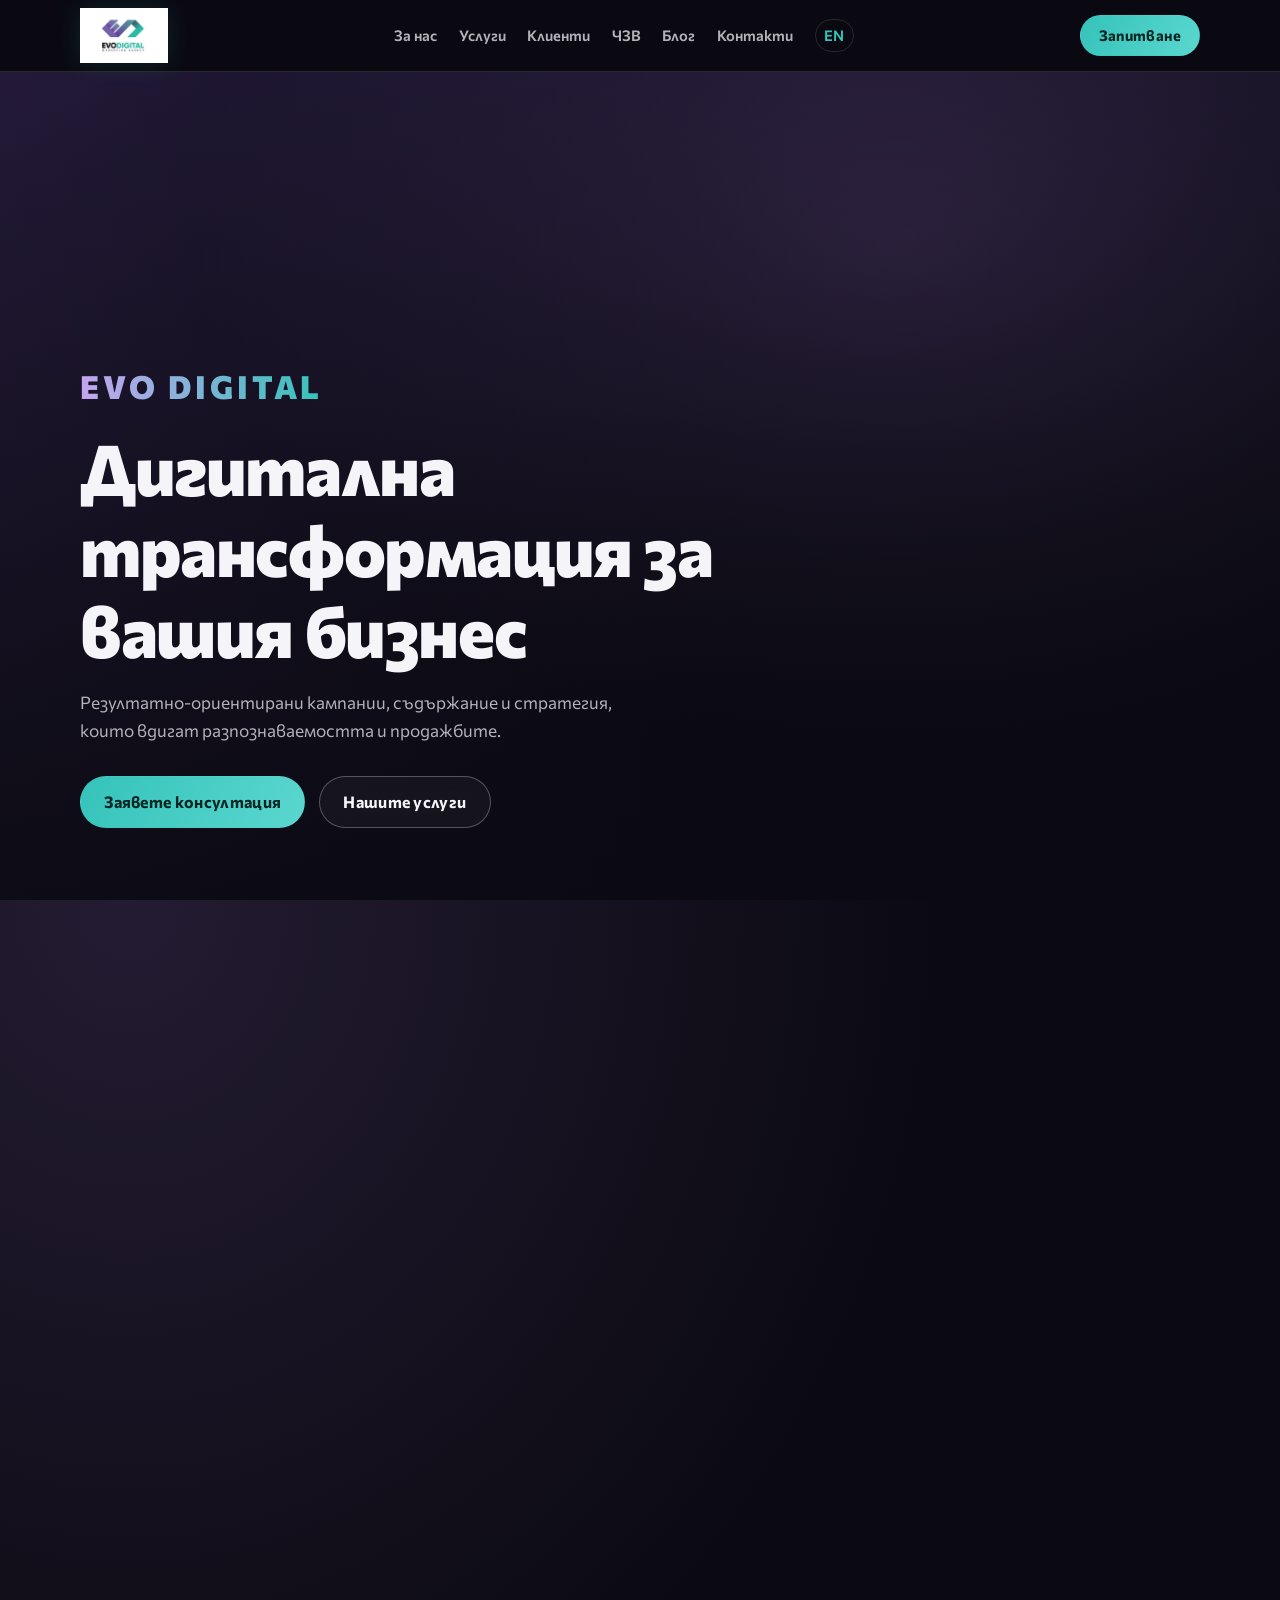
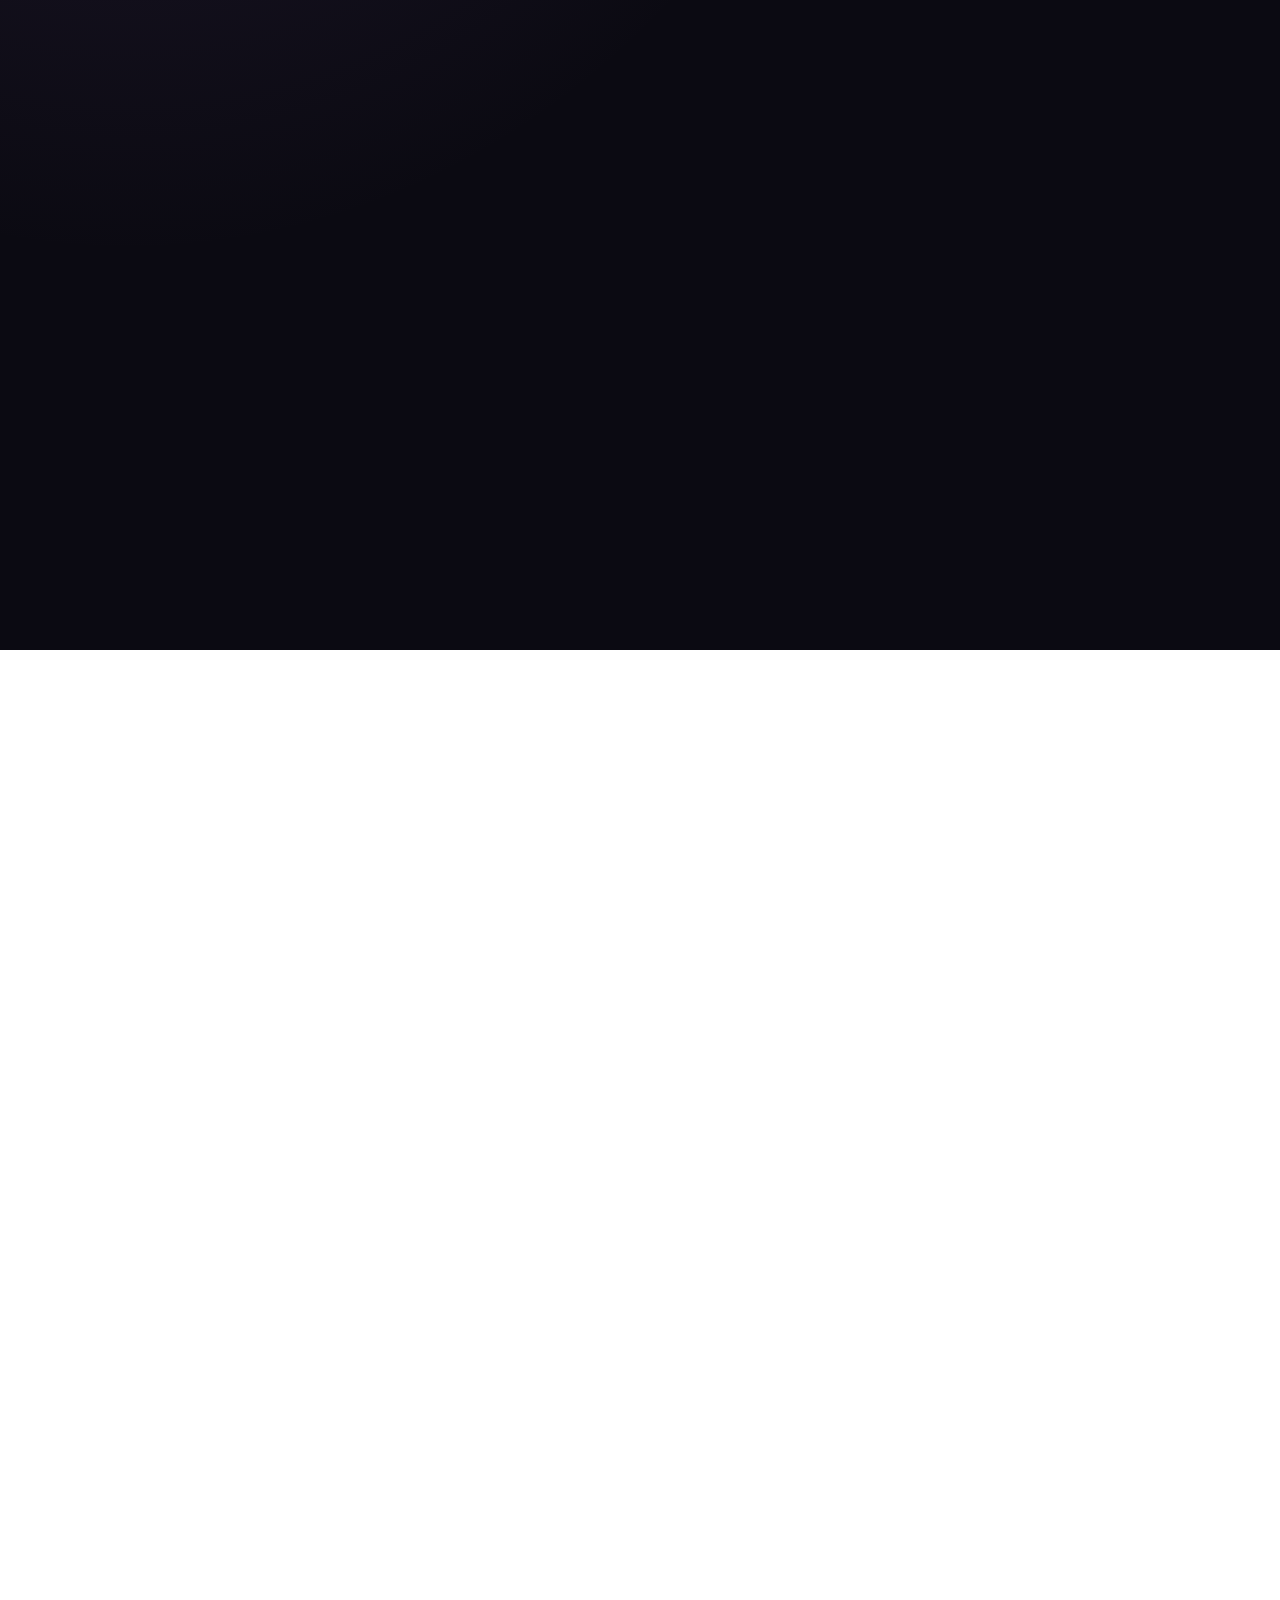
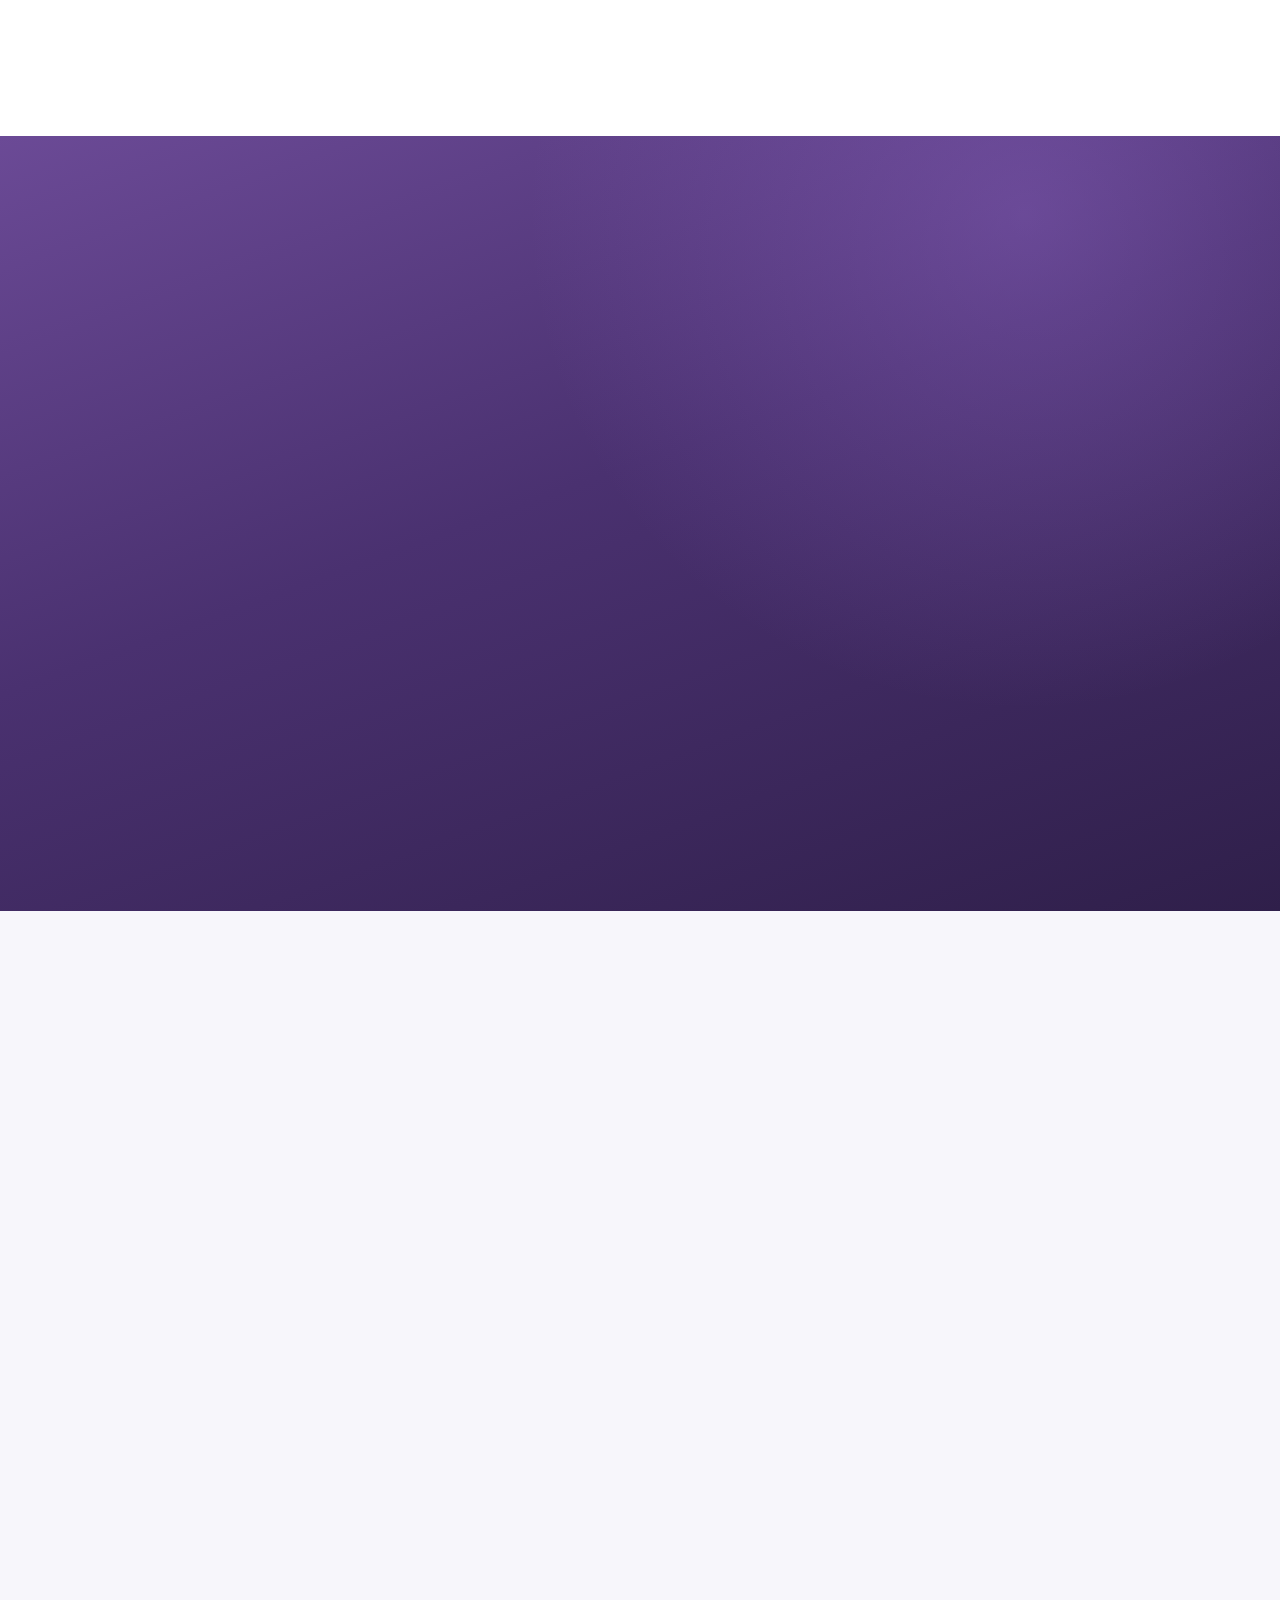
==== commit 739e0a67: "Use CSS-only hero on mobile to lift Speed Index in lab tests. Co-authored-by: Cursor <cursoragent@cu" ====
--- a/index.html
+++ b/index.html
@@ -36,7 +36,6 @@
   <meta name="twitter:image" content="https://www.evodigital.bg/assets/images/brand/og-image.jpg">
 
   <link rel="preload" href="assets/fonts/commissioner-400-800-cyrillic.woff2" as="font" type="font/woff2" crossorigin>
-  <link rel="preload" as="image" href="assets/images/hero/hero-social-marketing-800.webp" type="image/webp">
   <style>
     /* Self-hosted Commissioner — inlined to skip fonts.css request */
     @font-face{font-family:'Commissioner';font-style:normal;font-weight:400 800;font-display:swap;src:url("assets/fonts/commissioner-400-800-cyrillic-ext.woff2") format("woff2");unicode-range:U+0460-052F,U+1C80-1C8A,U+20B4,U+2DE0-2DFF,U+A640-A69F,U+FE2E-FE2F}
@@ -326,19 +325,22 @@
     <section class="hero" aria-labelledby="hero-title">
       <div class="hero-media" aria-hidden="true">
         <picture>
+          <!-- Photo only from tablet up — mobile lab/SI stays on fast CSS hero -->
           <source
+            media="(min-width: 768px)"
             type="image/avif"
             srcset="assets/images/hero/hero-social-marketing.avif">
           <source
+            media="(min-width: 768px)"
             type="image/webp"
             srcset="assets/images/hero/hero-social-marketing-800.webp 800w, assets/images/hero/hero-social-marketing.webp 1050w"
             sizes="100vw">
           <img
-            src="assets/images/hero/hero-social-marketing-800.webp"
+            class="hero-photo"
+            src="data:image/svg+xml,%3Csvg xmlns='http://www.w3.org/2000/svg' viewBox='0 0 800 1067'%3E%3C/svg%3E"
             alt=""
             width="800"
             height="1067"
-            fetchpriority="high"
             decoding="async">
         </picture>
         <div class="hero-scrim"></div>
--- a/css/styles.css
+++ b/css/styles.css
@@ -306,6 +306,12 @@
   object-position: center 20%;
 }
 
+@media (max-width: 767px) {
+  .hero-photo {
+    display: none;
+  }
+}
+
 .hero-scrim {
   position: absolute;
   inset: 0;
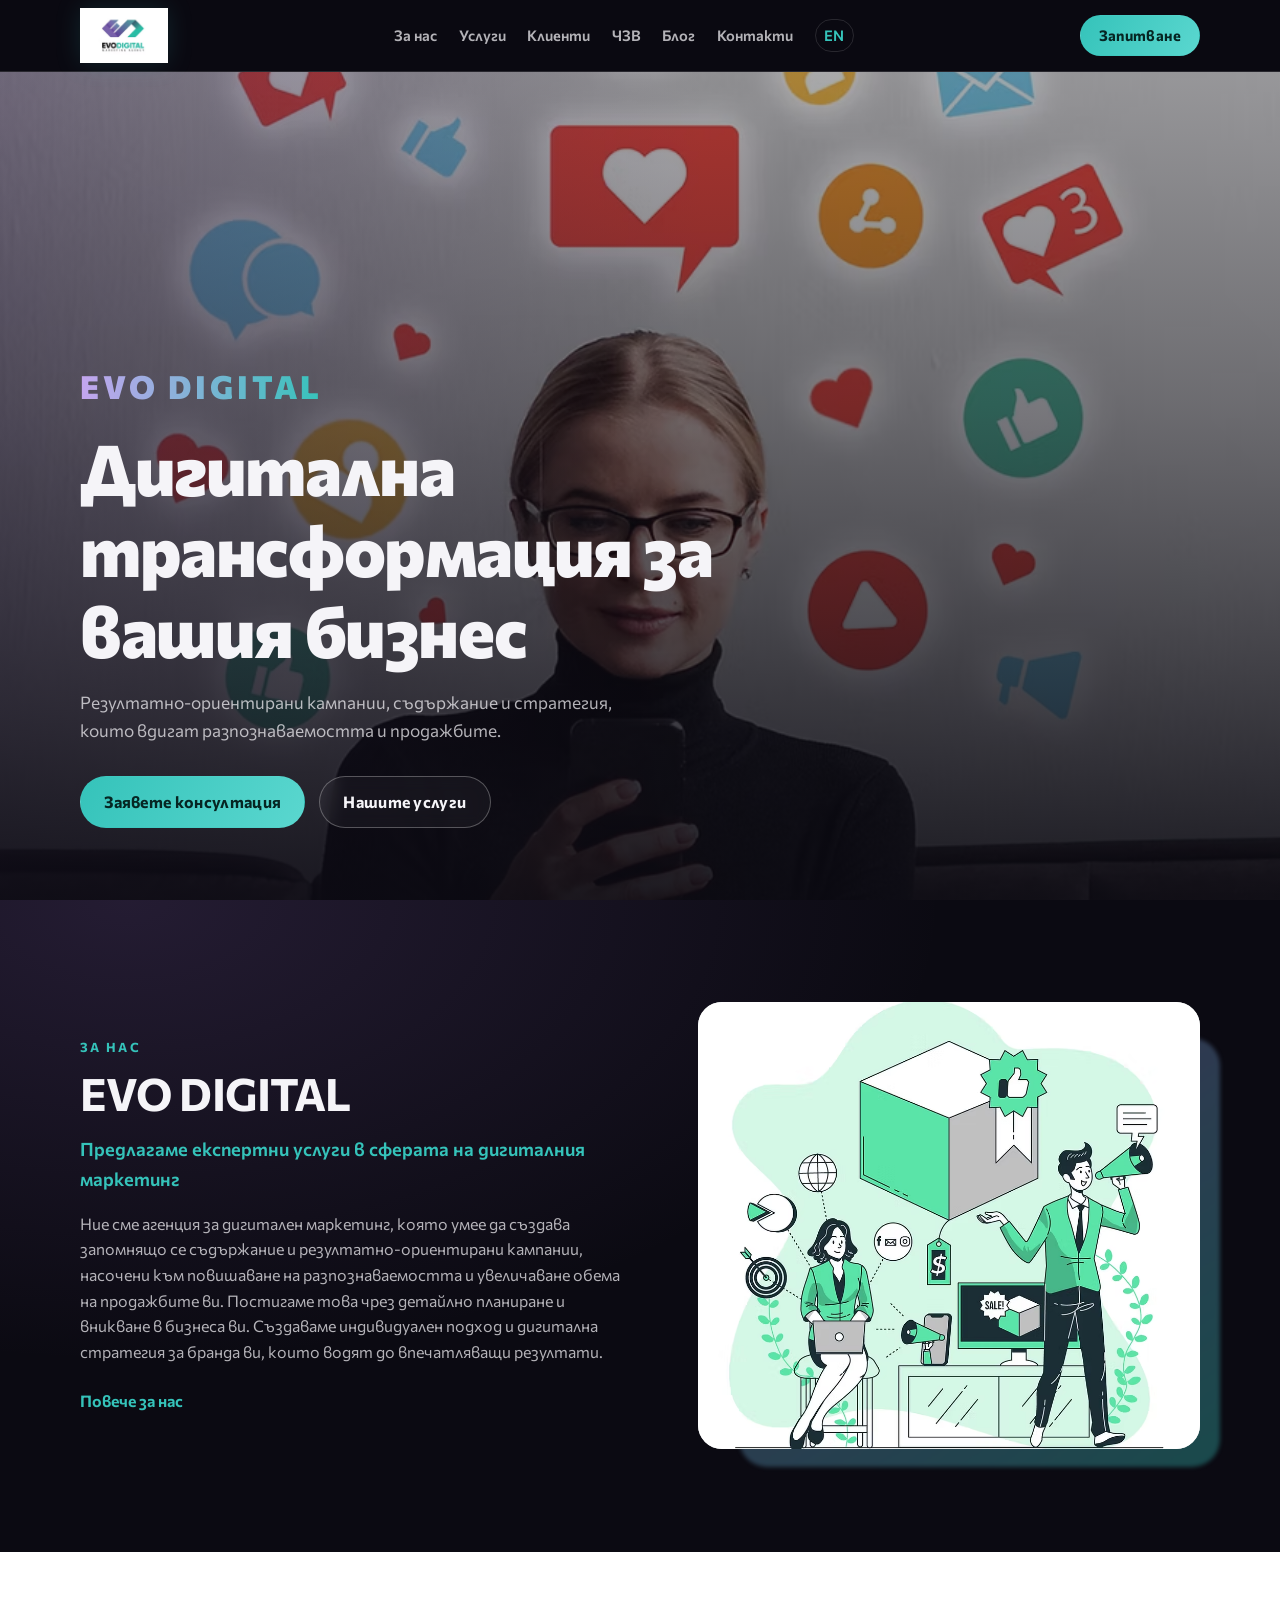
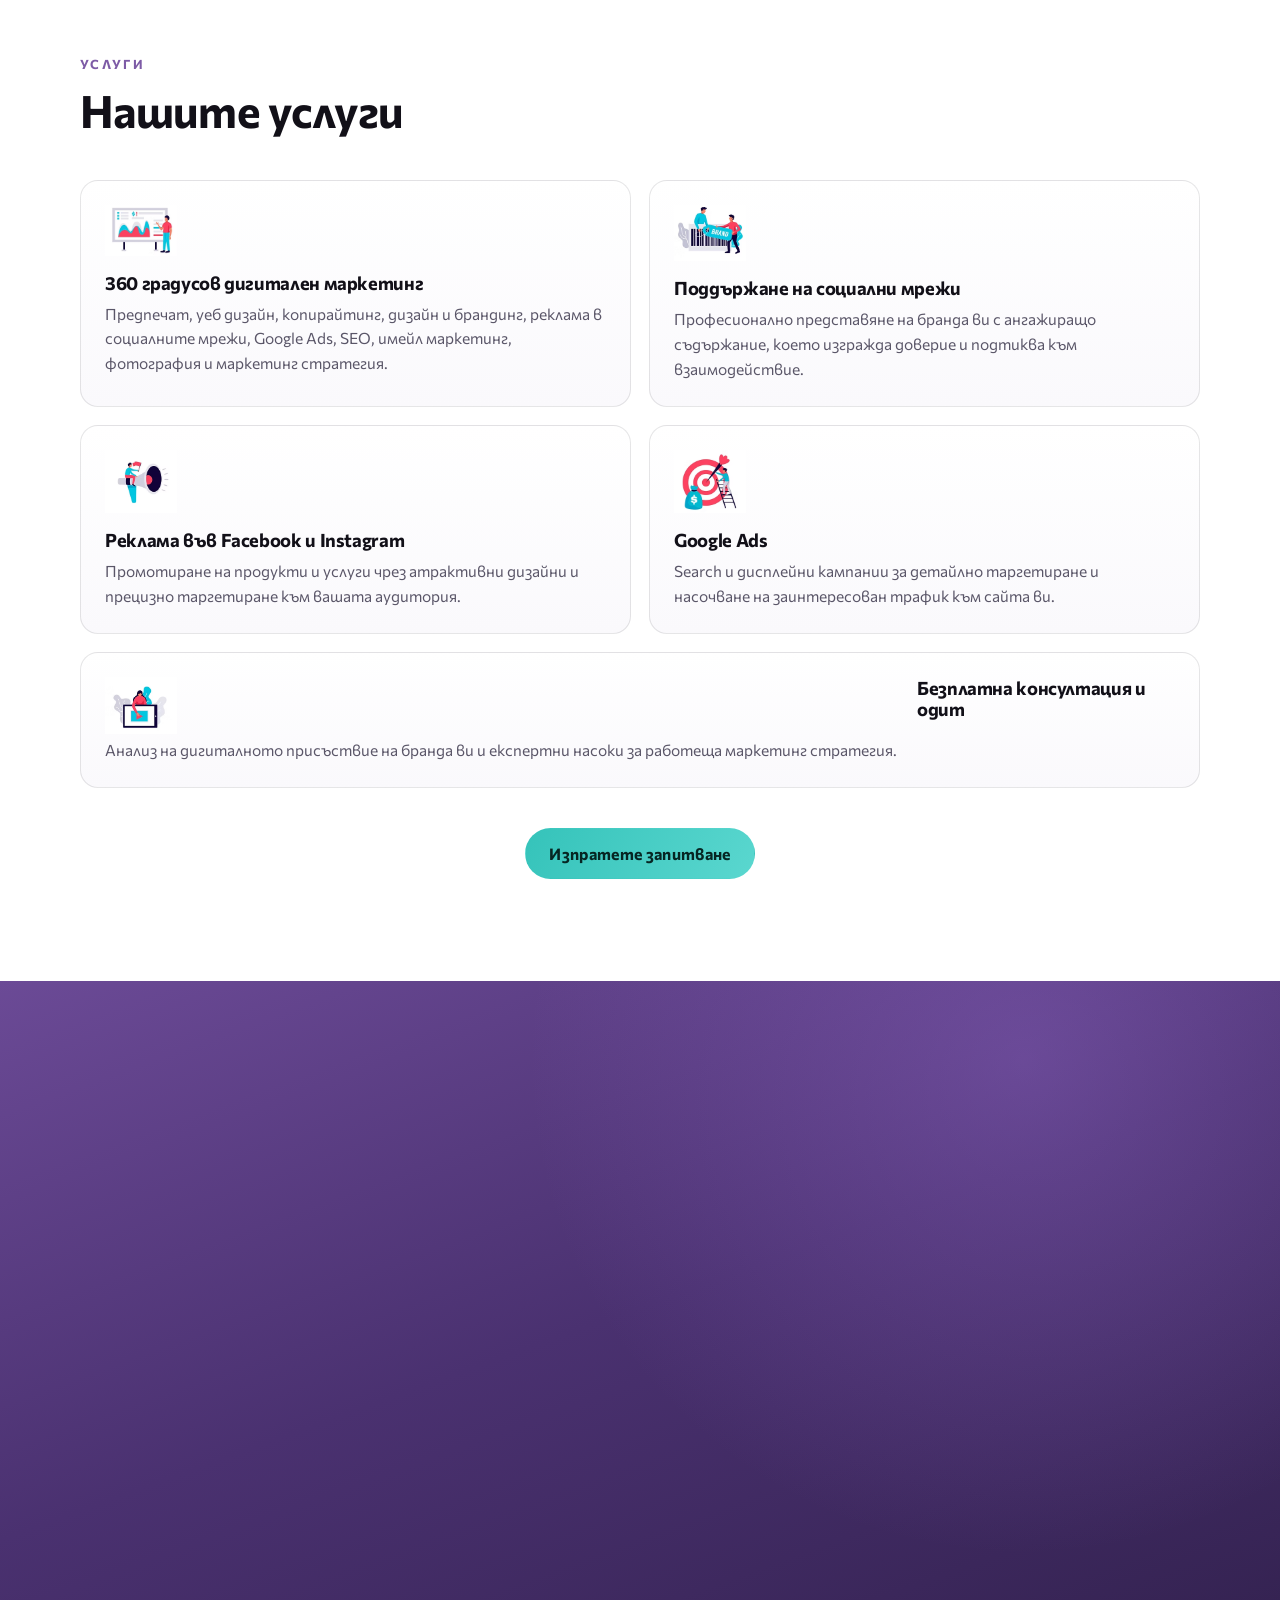
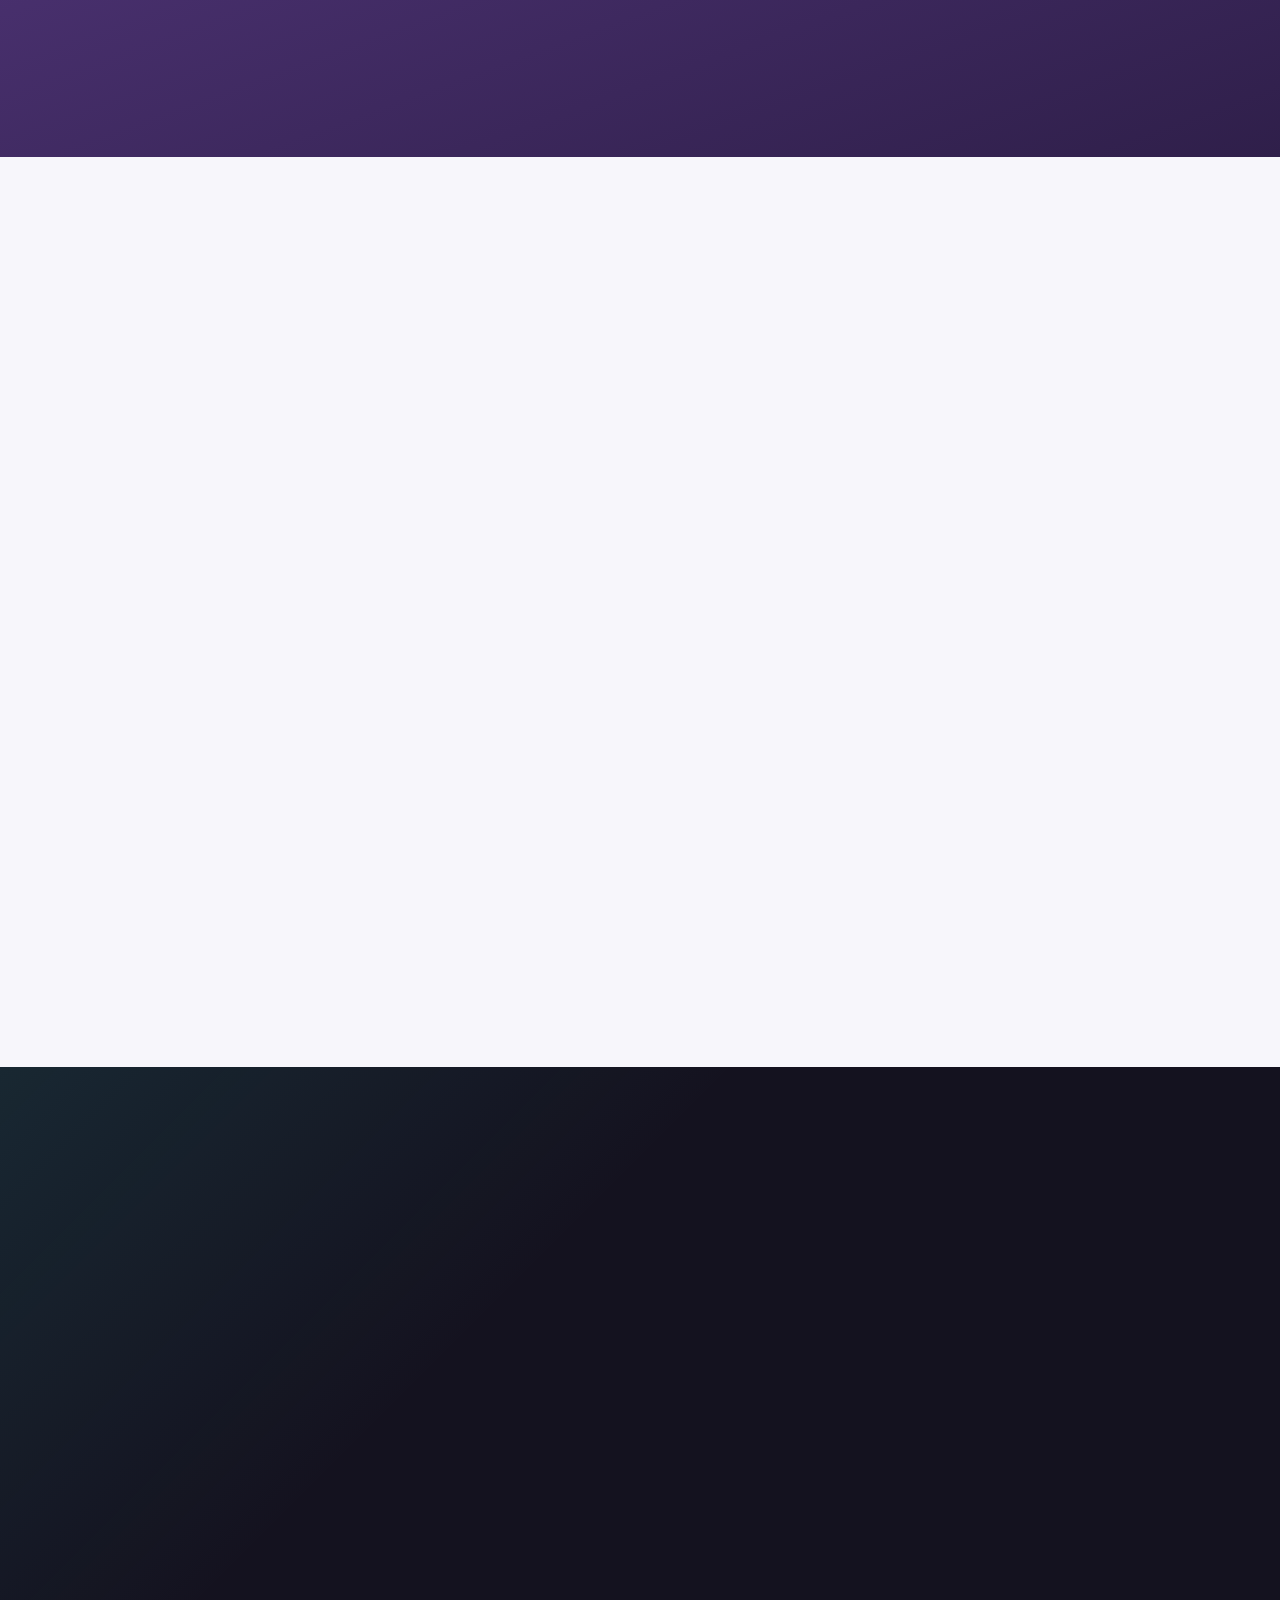
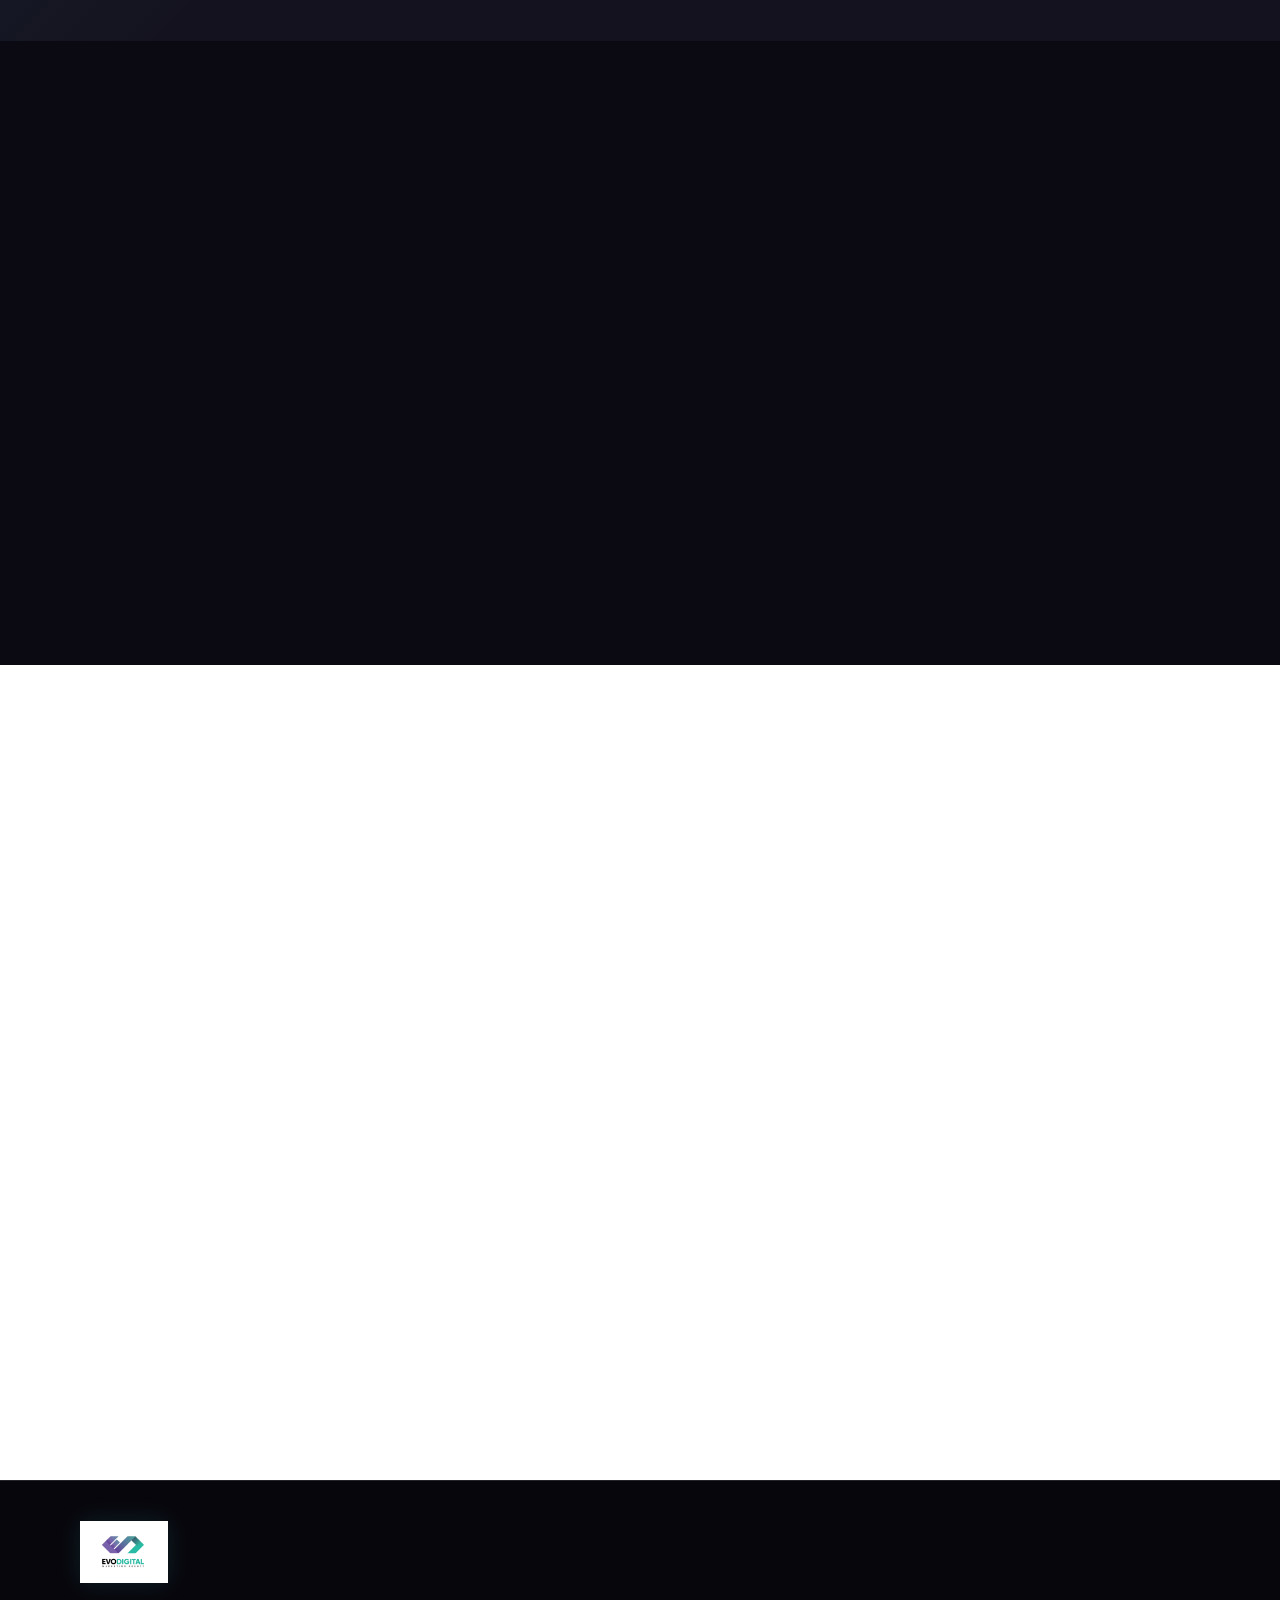
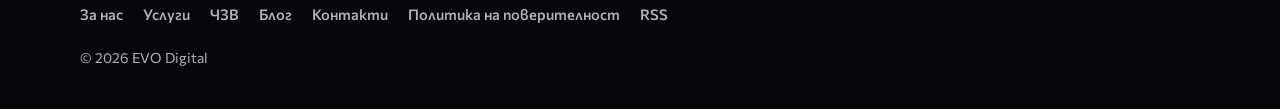
==== commit edfa6480: "Defer non-critical CSS and move JSON-LD out of head for a faster first paint. Co-authored-by: Cursor" ====
--- a/index.html
+++ b/index.html
@@ -35,15 +35,380 @@
   <meta name="twitter:description" content="EVO-Digital е дигитална маркетинг агенция за съдържание, реклама, Google Ads, SEO и стратегия.">
   <meta name="twitter:image" content="https://www.evodigital.bg/assets/images/brand/og-image.jpg">
 
-  <link rel="preload" href="assets/fonts/commissioner-400-800-cyrillic.woff2" as="font" type="font/woff2" crossorigin>
   <style>
     /* Self-hosted Commissioner — inlined to skip fonts.css request */
-    @font-face{font-family:'Commissioner';font-style:normal;font-weight:400 800;font-display:swap;src:url("assets/fonts/commissioner-400-800-cyrillic-ext.woff2") format("woff2");unicode-range:U+0460-052F,U+1C80-1C8A,U+20B4,U+2DE0-2DFF,U+A640-A69F,U+FE2E-FE2F}
-    @font-face{font-family:'Commissioner';font-style:normal;font-weight:400 800;font-display:swap;src:url("assets/fonts/commissioner-400-800-cyrillic.woff2") format("woff2");unicode-range:U+0301,U+0400-045F,U+0490-0491,U+04B0-04B1,U+2116}
-    @font-face{font-family:'Commissioner';font-style:normal;font-weight:400 800;font-display:swap;src:url("assets/fonts/commissioner-400-800-latin-ext.woff2") format("woff2");unicode-range:U+0100-02BA,U+02BD-02C5,U+02C7-02CC,U+02CE-02D7,U+02DD-02FF,U+0304,U+0308,U+0329,U+1D00-1DBF,U+1E00-1E9F,U+1EF2-1EFF,U+2020,U+20A0-20AB,U+20AD-20C0,U+2113,U+2C60-2C7F,U+A720-A7FF}
-    @font-face{font-family:'Commissioner';font-style:normal;font-weight:400 800;font-display:swap;src:url("assets/fonts/commissioner-400-800-latin.woff2") format("woff2");unicode-range:U+0000-00FF,U+0131,U+0152-0153,U+02BB-02BC,U+02C6,U+02DA,U+02DC,U+0304,U+0308,U+0329,U+2000-206F,U+20AC,U+2122,U+2191,U+2193,U+2212,U+2215,U+FEFF,U+FFFD}
+    @font-face{font-family:'Commissioner';font-style:normal;font-weight:400 800;font-display:optional;src:url("assets/fonts/commissioner-400-800-cyrillic-ext.woff2") format("woff2");unicode-range:U+0460-052F,U+1C80-1C8A,U+20B4,U+2DE0-2DFF,U+A640-A69F,U+FE2E-FE2F}
+    @font-face{font-family:'Commissioner';font-style:normal;font-weight:400 800;font-display:optional;src:url("assets/fonts/commissioner-400-800-cyrillic.woff2") format("woff2");unicode-range:U+0301,U+0400-045F,U+0490-0491,U+04B0-04B1,U+2116}
+    @font-face{font-family:'Commissioner';font-style:normal;font-weight:400 800;font-display:optional;src:url("assets/fonts/commissioner-400-800-latin-ext.woff2") format("woff2");unicode-range:U+0100-02BA,U+02BD-02C5,U+02C7-02CC,U+02CE-02D7,U+02DD-02FF,U+0304,U+0308,U+0329,U+1D00-1DBF,U+1E00-1E9F,U+1EF2-1EFF,U+2020,U+20A0-20AB,U+20AD-20C0,U+2113,U+2C60-2C7F,U+A720-A7FF}
+    @font-face{font-family:'Commissioner';font-style:normal;font-weight:400 800;font-display:optional;src:url("assets/fonts/commissioner-400-800-latin.woff2") format("woff2");unicode-range:U+0000-00FF,U+0131,U+0152-0153,U+02BB-02BC,U+02C6,U+02DA,U+02DC,U+0304,U+0308,U+0329,U+2000-206F,U+20AC,U+2122,U+2191,U+2193,U+2212,U+2215,U+FEFF,U+FFFD}
   </style>
-  <link rel="stylesheet" href="css/styles.css">
+  <style id="critical">
+    :root{--bg:#0b0a12;--text:#f5f4f8;--text-muted:rgba(245,244,248,.72);--teal:#35c3ba;--purple:#7d5ba6;--line:rgba(255,255,255,.12);--container:min(1120px,calc(100% - 2.5rem));--font:system-ui,sans-serif;--header-h:4.5rem;--ease:cubic-bezier(.22,1,.36,1)}
+    *,*::before,*::after{box-sizing:border-box}html{scroll-behavior:smooth}
+    body{margin:0;font-family:var(--font);color:var(--text);background:var(--bg);line-height:1.6}
+    img{max-width:100%;height:auto;display:block}a{color:inherit;text-decoration:none}
+    .container{width:var(--container);margin-inline:auto}
+    .site-header{position:sticky;top:0;z-index:50;height:var(--header-h);background:rgba(11,10,18,.78);backdrop-filter:blur(16px)}
+    .header-inner{height:100%;display:flex;align-items:center;justify-content:space-between;gap:1rem}
+    .logo img{width:88px;height:auto}.nav{display:flex;gap:1.35rem}.nav a{font-size:.92rem;font-weight:600;color:var(--text-muted)}
+    .btn{display:inline-flex;align-items:center;justify-content:center;min-height:3rem;padding:.75rem 1.45rem;border-radius:999px;border:1px solid transparent;font-weight:700}
+    .btn-primary{background:linear-gradient(120deg,var(--teal),#5ad7cf);color:#062623}.btn-sm{min-height:2.5rem;padding:.5rem 1.1rem;font-size:.92rem}
+    .btn-ghost{border-color:rgba(255,255,255,.28);color:var(--text);background:rgba(255,255,255,.04)}
+    .nav-toggle{display:none}
+    .hero{position:relative;min-height:min(92vh,880px);display:grid;align-items:end;overflow:hidden;isolation:isolate}
+    .hero-media{position:absolute;inset:0;z-index:-1;background:radial-gradient(ellipse at 70% 20%,rgba(125,91,166,.45),transparent 55%),linear-gradient(160deg,#1a1430,#0b0a12 70%)}
+    .hero-scrim{position:absolute;inset:0;background:linear-gradient(180deg,rgba(11,10,18,.35),rgba(11,10,18,.55) 40%,rgba(11,10,18,.92))}
+    .hero-content{padding:7rem 0 4.5rem}
+    .brand-mark{margin:0 0 1rem;font-size:clamp(1.4rem,3vw,2rem);font-weight:800;letter-spacing:.12em;background:linear-gradient(90deg,#c4a5ef,var(--teal));-webkit-background-clip:text;background-clip:text;color:transparent}
+    h1{font-size:clamp(2.4rem,6vw,4.4rem);font-weight:800;max-width:14ch;line-height:1.15;margin:0;letter-spacing:-.02em}
+    .hero-lead{margin-top:1.15rem;max-width:36rem;font-size:1.08rem;color:var(--text-muted)}
+    .hero-cta{display:flex;flex-wrap:wrap;gap:.85rem;margin-top:2rem}
+    .hero .reveal{opacity:1;transform:none}
+    @media(max-width:960px){.nav{display:none}.nav-toggle{display:grid;width:2.6rem;height:2.6rem;border:1px solid var(--line);border-radius:50%;background:0 0;place-items:center}}
+    @media(max-width:640px){.header-actions .btn{display:none}}
+  </style>
+  <link rel="stylesheet" href="css/styles.css" media="print" onload="this.media='all'">
+  <noscript><link rel="stylesheet" href="css/styles.css"></noscript>
+</head>
+<body>
+  <a class="skip-link" href="#main">Към съдържанието</a>
+
+  <header class="site-header" id="top">
+    <div class="container header-inner">
+      <a class="logo" href="#top" aria-label="EVO Digital — начало">
+        <picture>
+          <source srcset="assets/images/brand/logo-evodigital.avif" type="image/avif">
+          <source srcset="assets/images/brand/logo-evodigital.webp" type="image/webp">
+          <img src="assets/images/brand/logo-evodigital.png" alt="EVO Digital Marketing Agency" width="160" height="113" decoding="async">
+        </picture>
+      </a>
+
+      <nav class="nav" id="site-nav" aria-label="Основна навигация">
+        <a href="#about">За нас</a>
+        <a href="#services">Услуги</a>
+        <a href="https://www.evodigital.bg/%D0%BA%D0%BB%D0%B8%D0%B5%D0%BD%D1%82%D0%B8">Клиенти</a>
+        <a href="#faq">ЧЗВ</a>
+        <a href="https://www.evodigital.bg/blog">Блог</a>
+        <a href="#contact">Контакти</a>
+        <a class="nav-lang" href="https://www.evodigital.bg/en" hreflang="en">EN</a>
+      </nav>
+
+      <div class="header-actions">
+        <a class="btn btn-primary btn-sm" href="#contact">Запитване</a>
+        <button class="nav-toggle" type="button" aria-expanded="false" aria-controls="site-nav" aria-label="Меню">
+          <span></span><span></span><span></span>
+        </button>
+      </div>
+    </div>
+  </header>
+
+  <main id="main">
+    <section class="hero" aria-labelledby="hero-title">
+      <div class="hero-media" aria-hidden="true">
+        <picture>
+          <!-- Photo only from tablet up — mobile lab/SI stays on fast CSS hero -->
+          <source
+            media="(min-width: 768px)"
+            type="image/avif"
+            srcset="assets/images/hero/hero-social-marketing.avif">
+          <source
+            media="(min-width: 768px)"
+            type="image/webp"
+            srcset="assets/images/hero/hero-social-marketing-800.webp 800w, assets/images/hero/hero-social-marketing.webp 1050w"
+            sizes="100vw">
+          <img
+            class="hero-photo"
+            src="data:image/svg+xml,%3Csvg xmlns='http://www.w3.org/2000/svg' viewBox='0 0 800 1067'%3E%3C/svg%3E"
+            alt=""
+            width="800"
+            height="1067"
+            decoding="async">
+        </picture>
+        <div class="hero-scrim"></div>
+      </div>
+      <div class="container hero-content">
+        <p class="brand-mark reveal">EVO DIGITAL</p>
+        <h1 id="hero-title" class="reveal reveal-delay-1">Дигитална трансформация за вашия бизнес</h1>
+        <p class="hero-lead reveal reveal-delay-2">Резултатно-ориентирани кампании, съдържание и стратегия, които вдигат разпознаваемостта и продажбите.</p>
+        <div class="hero-cta reveal reveal-delay-3">
+          <a class="btn btn-primary" href="#contact">Заявете консултация</a>
+          <a class="btn btn-ghost" href="#services">Нашите услуги</a>
+        </div>
+      </div>
+    </section>
+
+    <section class="about section" id="about" aria-labelledby="about-title">
+      <div class="container about-grid">
+        <div class="about-copy">
+          <p class="eyebrow reveal">За нас</p>
+          <h2 id="about-title" class="reveal">EVO DIGITAL</h2>
+          <p class="about-tagline reveal">Предлагаме експертни услуги в сферата на дигиталния маркетинг</p>
+          <p class="reveal">Ние сме агенция за дигитален маркетинг, която умее да създава запомнящо се съдържание и резултатно-ориентирани кампании, насочени към повишаване на разпознаваемостта и увеличаване обема на продажбите ви. Постигаме това чрез детайлно планиране и вникване в бизнеса ви. Създаваме индивидуален подход и дигитална стратегия за бранда ви, които водят до впечатляващи резултати.</p>
+          <a class="text-link reveal" href="https://www.evodigital.bg/%D0%B7%D0%B0-%D0%BD%D0%B0%D1%81">Повече за нас</a>
+        </div>
+        <div class="about-visual reveal">
+          <picture>
+            <source srcset="assets/images/hero/illustration-marketing.avif" type="image/avif">
+            <source srcset="assets/images/hero/illustration-marketing.webp" type="image/webp">
+            <img src="assets/images/hero/illustration-marketing.webp" alt="Дигитален маркетинг и бранд промоция" width="600" height="600" loading="lazy" decoding="async">
+          </picture>
+        </div>
+      </div>
+    </section>
+
+    <section class="services section" id="services" aria-labelledby="services-title">
+      <div class="container">
+        <div class="section-head">
+          <p class="eyebrow reveal">Услуги</p>
+          <h2 id="services-title" class="reveal">Нашите услуги</h2>
+        </div>
+        <div class="services-grid">
+          <article class="service-card reveal">
+            <picture>
+              <source srcset="assets/images/services/service-360.avif" type="image/avif">
+              <img src="assets/images/services/service-360.jpg" alt="" width="120" height="85" loading="lazy" decoding="async">
+            </picture>
+            <h3>360 градусов дигитален маркетинг</h3>
+            <p>Предпечат, уеб дизайн, копирайтинг, дизайн и брандинг, реклама в социалните мрежи, Google Ads, SEO, имейл маркетинг, фотография и маркетинг стратегия.</p>
+          </article>
+          <article class="service-card reveal">
+            <picture>
+              <source srcset="assets/images/services/service-social-manage.avif" type="image/avif">
+              <img src="assets/images/services/service-social-manage.jpg" alt="" width="120" height="94" loading="lazy" decoding="async">
+            </picture>
+            <h3>Поддържане на социални мрежи</h3>
+            <p>Професионално представяне на бранда ви с ангажиращо съдържание, което изгражда доверие и подтиква към взаимодействие.</p>
+          </article>
+          <article class="service-card reveal">
+            <picture>
+              <source srcset="assets/images/services/service-social-ads.avif" type="image/avif">
+              <img src="assets/images/services/service-social-ads.jpg" alt="" width="120" height="104" loading="lazy" decoding="async">
+            </picture>
+            <h3>Реклама във Facebook и Instagram</h3>
+            <p>Промотиране на продукти и услуги чрез атрактивни дизайни и прецизно таргетиране към вашата аудитория.</p>
+          </article>
+          <article class="service-card reveal">
+            <picture>
+              <source srcset="assets/images/services/service-google-ads.avif" type="image/avif">
+              <img src="assets/images/services/service-google-ads.jpg" alt="" width="120" height="105" loading="lazy" decoding="async">
+            </picture>
+            <h3>Google Ads</h3>
+            <p>Search и дисплейни кампании за детайлно таргетиране и насочване на заинтересован трафик към сайта ви.</p>
+          </article>
+          <article class="service-card reveal service-card-wide">
+            <picture>
+              <source srcset="assets/images/services/service-consult.avif" type="image/avif">
+              <img src="assets/images/services/service-consult.jpg" alt="" width="120" height="94" loading="lazy" decoding="async">
+            </picture>
+            <h3>Безплатна консултация и одит</h3>
+            <p>Анализ на дигиталното присъствие на бранда ви и експертни насоки за работеща маркетинг стратегия.</p>
+          </article>
+        </div>
+        <div class="section-cta reveal">
+          <a class="btn btn-primary" href="#contact">Изпратете запитване</a>
+        </div>
+      </div>
+    </section>
+
+    <section class="team section" id="team" aria-labelledby="team-title">
+      <div class="container">
+        <div class="section-head section-head-light">
+          <p class="eyebrow reveal">Екип</p>
+          <h2 id="team-title" class="reveal">Запознай се с екипа ни</h2>
+        </div>
+        <div class="team-grid">
+          <article class="team-card reveal">
+            <picture>
+              <source srcset="assets/images/team/dimitar-ceo.avif" type="image/avif">
+              <source srcset="assets/images/team/dimitar-ceo.webp" type="image/webp">
+              <img src="assets/images/team/dimitar-ceo.webp" alt="Димитър — CEO" width="400" height="400" loading="lazy" decoding="async">
+            </picture>
+            <p class="role">CEO</p>
+            <h3>Димитър</h3>
+            <p>Driving force behind Evo Digital, with over a decade of experience in digital strategy, branding, and performance marketing.</p>
+          </article>
+          <article class="team-card reveal">
+            <picture>
+              <source srcset="assets/images/team/tanya-designer.avif" type="image/avif">
+              <source srcset="assets/images/team/tanya-designer.webp" type="image/webp">
+              <img src="assets/images/team/tanya-designer.webp" alt="Таня — Graphic Designer and Video Editor" width="400" height="400" loading="lazy" decoding="async">
+            </picture>
+            <p class="role">Graphic Designer &amp; Video Editor</p>
+            <h3>Таня</h3>
+            <p>Creates visually striking designs and videos that bring brand stories to life across digital platforms.</p>
+          </article>
+          <article class="team-card reveal">
+            <picture>
+              <source srcset="assets/images/team/kami-ppc.avif" type="image/avif">
+              <source srcset="assets/images/team/kami-ppc.webp" type="image/webp">
+              <img src="assets/images/team/kami-ppc.webp" alt="Ками — PPC Specialist" width="400" height="400" loading="lazy" decoding="async">
+            </picture>
+            <p class="role">PPC Specialist</p>
+            <h3>Ками</h3>
+            <p>Optimizes paid campaigns to maximize ROI and ensure brands reach the right audience at the right time.</p>
+          </article>
+        </div>
+      </div>
+    </section>
+
+    <section class="clients section" id="clients" aria-labelledby="clients-title">
+      <div class="container">
+        <div class="section-head">
+          <p class="eyebrow reveal">Клиенти</p>
+          <h2 id="clients-title" class="reveal">Част от клиентите, които ни се довериха</h2>
+        </div>
+        <ul class="clients-grid">
+          <li class="reveal"><a href="https://dendesign.bg/" target="_blank" rel="noopener noreferrer"><img src="assets/images/clients/den-design.webp" alt="DEN Design" width="180" height="82" loading="lazy" decoding="async"></a></li>
+          <li class="reveal"><a href="https://terraestetica.net/" target="_blank" rel="noopener noreferrer"><img src="assets/images/clients/terra-estetica.webp" alt="Terra Estetica" width="160" height="160" loading="lazy" decoding="async"></a></li>
+          <li class="reveal"><a href="https://asansiori.bg/" target="_blank" rel="noopener noreferrer"><img src="assets/images/clients/asansiori.webp" alt="Asansiori.bg" width="160" height="160" loading="lazy" decoding="async"></a></li>
+          <li class="reveal"><a href="https://devorex.com/" target="_blank" rel="noopener noreferrer"><img src="assets/images/clients/devorex.webp" alt="Devorex" width="160" height="160" loading="lazy" decoding="async"></a></li>
+          <li class="reveal"><a href="https://catrobg.com/" target="_blank" rel="noopener noreferrer"><img src="assets/images/clients/catro.webp" alt="Catro" width="160" height="160" loading="lazy" decoding="async"></a></li>
+          <li class="reveal"><a href="https://ekabo.bg/" target="_blank" rel="noopener noreferrer"><img src="assets/images/clients/ekabo.webp" alt="Ekabo" width="160" height="160" loading="lazy" decoding="async"></a></li>
+          <li class="reveal"><a href="https://casamia.bg/" target="_blank" rel="noopener noreferrer"><img src="assets/images/clients/casamia.webp" alt="Casamia" width="160" height="160" loading="lazy" decoding="async"></a></li>
+          <li class="reveal"><a href="https://gdconstruction.bg/" target="_blank" rel="noopener noreferrer"><img src="assets/images/clients/gd-construction.webp" alt="GD Construction" width="160" height="160" loading="lazy" decoding="async"></a></li>
+          <li class="reveal"><a href="https://sei.bg/" target="_blank" rel="noopener noreferrer"><img src="assets/images/clients/solaris.webp" alt="Solaris" width="160" height="160" loading="lazy" decoding="async"></a></li>
+          <li class="reveal"><a href="https://www.facebook.com/profile.php?id=100064103261411" target="_blank" rel="noopener noreferrer"><img src="assets/images/clients/high-level-construction.webp" alt="High Level Construction" width="160" height="160" loading="lazy" decoding="async"></a></li>
+          <li class="reveal"><a href="https://aristocrathills.com/" target="_blank" rel="noopener noreferrer"><img src="assets/images/clients/aristocrat-hills.webp" alt="Aristocrat Hills" width="160" height="160" loading="lazy" decoding="async"></a></li>
+          <li class="reveal"><a href="https://www.kconstructionsystem.com/" target="_blank" rel="noopener noreferrer"><img src="assets/images/clients/kcs-construction.webp" alt="KCS Construction System" width="160" height="160" loading="lazy" decoding="async"></a></li>
+          <li class="reveal"><a href="https://infinitycapital.bg/" target="_blank" rel="noopener noreferrer"><img src="assets/images/clients/infinity-capital.webp" alt="Infinity Capital" width="160" height="160" loading="lazy" decoding="async"></a></li>
+          <li class="reveal"><a href="https://www.teiami.bg/" target="_blank" rel="noopener noreferrer"><img src="assets/images/clients/teiami.webp" alt="Teiami" width="160" height="160" loading="lazy" decoding="async"></a></li>
+          <li class="reveal"><a href="https://zagatto.com/" target="_blank" rel="noopener noreferrer"><img src="assets/images/clients/zagatto.webp" alt="Zagatto" width="160" height="160" loading="lazy" decoding="async"></a></li>
+          <li class="reveal"><a href="https://www.youtube.com/@CONTOURPODCAST" target="_blank" rel="noopener noreferrer"><img src="assets/images/clients/contour-podcast.webp" alt="Contour Podcast" width="160" height="160" loading="lazy" decoding="async"></a></li>
+        </ul>
+      </div>
+    </section>
+
+    <section class="reviews section" id="reviews" aria-labelledby="reviews-title">
+      <div class="container">
+        <div class="section-head section-head-light">
+          <p class="eyebrow reveal">Отзиви</p>
+          <h2 id="reviews-title" class="reveal">Какво казват клиентите</h2>
+        </div>
+        <div class="review-slider reveal" data-slider>
+          <blockquote class="review is-active">
+            <p>Препоръчвам професионалисти. Работим по няколко направления и сме супер доволни!</p>
+            <footer>
+              <img src="assets/images/clients/infinity-capital-white.webp" alt="" width="126" height="52" loading="lazy" decoding="async">
+              <div>
+                <strong>Георги Димитров</strong>
+                <span><a href="https://infinitycapital.bg/" target="_blank" rel="noopener noreferrer">Infinity Capital</a></span>
+              </div>
+            </footer>
+          </blockquote>
+        </div>
+      </div>
+    </section>
+
+    <section class="faq section" id="faq" aria-labelledby="faq-title">
+      <div class="container faq-wrap">
+        <div class="section-head">
+          <p class="eyebrow reveal">ЧЗВ</p>
+          <h2 id="faq-title" class="reveal">Често задавани въпроси</h2>
+        </div>
+        <div class="faq-list">
+          <details class="faq-item reveal">
+            <summary>Какви услуги предлага EVO Digital?</summary>
+            <p>Предлагаме 360 градусов дигитален маркетинг: поддържане на социални мрежи, реклама във Facebook и Instagram, Google Ads, SEO, уеб дизайн, брандинг, копирайтинг, имейл маркетинг и маркетинг стратегия.</p>
+          </details>
+          <details class="faq-item reveal">
+            <summary>Предлагате ли безплатна консултация?</summary>
+            <p>Да. Предлагаме безплатна консултация и одит на дигиталното присъствие на бранда ви, с експертни насоки за работеща маркетинг стратегия.</p>
+          </details>
+          <details class="faq-item reveal">
+            <summary>За кои бизнеси е подходяща агенцията?</summary>
+            <p>Работим с компании от различни сектори — строителство, недвижими имоти, търговия, услуги и други, които искат по-висока разпознаваемост и повече продажби онлайн.</p>
+          </details>
+          <details class="faq-item reveal">
+            <summary>Как да се свържа с EVO Digital?</summary>
+            <p>Пишете на <a href="mailto:info@evodigital.bg">info@evodigital.bg</a>, обадете се на <a href="tel:+359876807602">+359 876 807602</a> или попълнете формата за запитване. Офис: София, бул. Александър Стамболийски 134.</p>
+          </details>
+        </div>
+      </div>
+    </section>
+
+    <section class="contact section" id="contact" aria-labelledby="contact-title">
+      <div class="container contact-grid">
+        <div class="contact-info">
+          <p class="eyebrow reveal">Контакти</p>
+          <h2 id="contact-title" class="reveal">Свържете се с нас</h2>
+          <ul class="contact-list reveal">
+            <li>
+              <span>Телефон</span>
+              <a href="tel:+359876807602">+359 876 807602</a>
+            </li>
+            <li>
+              <span>Email</span>
+              <a href="mailto:info@evodigital.bg">info@evodigital.bg</a>
+            </li>
+            <li>
+              <span>Адрес</span>
+              <p>Sofia, bul. Aleksander Stamboliyski 134</p>
+            </li>
+          </ul>
+          <div class="social reveal">
+            <a href="https://www.instagram.com/evodigital.bg/" target="_blank" rel="noopener noreferrer" aria-label="Instagram">
+              <svg viewBox="0 0 24 24" width="22" height="22" aria-hidden="true"><path fill="currentColor" d="M7 2h10a5 5 0 0 1 5 5v10a5 5 0 0 1-5 5H7a5 5 0 0 1-5-5V7a5 5 0 0 1 5-5zm5 5a5 5 0 1 0 0 10 5 5 0 0 0 0-10zm6.5-.9a1.1 1.1 0 1 0 0 2.2 1.1 1.1 0 0 0 0-2.2zM12 9a3 3 0 1 1 0 6 3 3 0 0 1 0-6z"/></svg>
+            </a>
+            <a href="https://www.facebook.com/evodigitalbg" target="_blank" rel="noopener noreferrer" aria-label="Facebook">
+              <svg viewBox="0 0 24 24" width="22" height="22" aria-hidden="true"><path fill="currentColor" d="M14 9h3V6h-3c-2.2 0-4 1.8-4 4v2H7v3h3v7h3v-7h3l1-3h-4v-2c0-.6.4-1 1-1z"/></svg>
+            </a>
+            <a href="https://www.linkedin.com/company/digital-agency-evo/" target="_blank" rel="noopener noreferrer" aria-label="LinkedIn">
+              <svg viewBox="0 0 24 24" width="22" height="22" aria-hidden="true"><path fill="currentColor" d="M6.5 9H3v12h3.5V9zM4.8 3A2 2 0 1 0 4.8 7a2 2 0 0 0 0-4zM21 14.5c0-3-1.6-5-4.4-5-1.5 0-2.5.7-3 1.4V9.1H10v11.8h3.6v-6.3c0-1.7.9-2.7 2.3-2.7 1.3 0 2.1.9 2.1 2.7v6.3H21v-6.4z"/></svg>
+            </a>
+          </div>
+        </div>
+
+        <form class="contact-form reveal" id="contact-form" action="#" method="post">
+          <h3>Изпратете запитване</h3>
+          <div class="form-row">
+            <label>
+              Име
+              <input type="text" name="first_name" autocomplete="given-name" required>
+            </label>
+            <label>
+              Фамилия
+              <input type="text" name="last_name" autocomplete="family-name" required>
+            </label>
+          </div>
+          <label>
+            Email
+            <input type="email" name="email" autocomplete="email" required>
+          </label>
+          <label>
+            Заглавие
+            <input type="text" name="subject" required>
+          </label>
+          <label>
+            Напишете съобщение
+            <textarea name="message" rows="5" required></textarea>
+          </label>
+          <button class="btn btn-primary" type="submit">Изпрати</button>
+          <p class="form-note" id="form-note" hidden>Благодарим! Отваряме вашия имейл клиент…</p>
+        </form>
+      </div>
+    </section>
+  </main>
+
+  <footer class="site-footer">
+    <div class="container footer-inner">
+      <a class="logo logo-footer" href="#top" aria-label="EVO Digital">
+        <img src="assets/images/brand/logo-evodigital.webp" alt="EVO Digital" width="120" height="85" loading="lazy" decoding="async">
+      </a>
+      <nav class="footer-nav" aria-label="Футър">
+        <a href="#about">За нас</a>
+        <a href="#services">Услуги</a>
+        <a href="#faq">ЧЗВ</a>
+        <a href="https://www.evodigital.bg/blog">Блог</a>
+        <a href="#contact">Контакти</a>
+        <a href="https://www.evodigital.bg/%D0%BF%D0%BE%D0%BB%D0%B8%D1%82%D0%B8%D0%BA%D0%B0-%D0%BD%D0%B0-%D0%BF%D0%BE%D0%B2%D0%B5%D1%80%D0%B8%D1%82%D0%B5%D0%BB%D0%BD%D0%BE%D1%81%D1%82">Политика на поверителност</a>
+        <a href="https://www.evodigital.bg/blog-feed.xml">RSS</a>
+      </nav>
+      <p class="copyright">© 2026 EVO Digital</p>
+    </div>
+  </footer>
+
+  
+
   <script type="application/ld+json">
   {
     "@context": "https://schema.org",
@@ -288,344 +653,6 @@
     ]
   }
   </script>
-</head>
-<body>
-  <a class="skip-link" href="#main">Към съдържанието</a>
-
-  <header class="site-header" id="top">
-    <div class="container header-inner">
-      <a class="logo" href="#top" aria-label="EVO Digital — начало">
-        <picture>
-          <source srcset="assets/images/brand/logo-evodigital.avif" type="image/avif">
-          <source srcset="assets/images/brand/logo-evodigital.webp" type="image/webp">
-          <img src="assets/images/brand/logo-evodigital.png" alt="EVO Digital Marketing Agency" width="160" height="113" decoding="async">
-        </picture>
-      </a>
-
-      <nav class="nav" id="site-nav" aria-label="Основна навигация">
-        <a href="#about">За нас</a>
-        <a href="#services">Услуги</a>
-        <a href="https://www.evodigital.bg/%D0%BA%D0%BB%D0%B8%D0%B5%D0%BD%D1%82%D0%B8">Клиенти</a>
-        <a href="#faq">ЧЗВ</a>
-        <a href="https://www.evodigital.bg/blog">Блог</a>
-        <a href="#contact">Контакти</a>
-        <a class="nav-lang" href="https://www.evodigital.bg/en" hreflang="en">EN</a>
-      </nav>
-
-      <div class="header-actions">
-        <a class="btn btn-primary btn-sm" href="#contact">Запитване</a>
-        <button class="nav-toggle" type="button" aria-expanded="false" aria-controls="site-nav" aria-label="Меню">
-          <span></span><span></span><span></span>
-        </button>
-      </div>
-    </div>
-  </header>
-
-  <main id="main">
-    <section class="hero" aria-labelledby="hero-title">
-      <div class="hero-media" aria-hidden="true">
-        <picture>
-          <!-- Photo only from tablet up — mobile lab/SI stays on fast CSS hero -->
-          <source
-            media="(min-width: 768px)"
-            type="image/avif"
-            srcset="assets/images/hero/hero-social-marketing.avif">
-          <source
-            media="(min-width: 768px)"
-            type="image/webp"
-            srcset="assets/images/hero/hero-social-marketing-800.webp 800w, assets/images/hero/hero-social-marketing.webp 1050w"
-            sizes="100vw">
-          <img
-            class="hero-photo"
-            src="data:image/svg+xml,%3Csvg xmlns='http://www.w3.org/2000/svg' viewBox='0 0 800 1067'%3E%3C/svg%3E"
-            alt=""
-            width="800"
-            height="1067"
-            decoding="async">
-        </picture>
-        <div class="hero-scrim"></div>
-      </div>
-      <div class="container hero-content">
-        <p class="brand-mark reveal">EVO DIGITAL</p>
-        <h1 id="hero-title" class="reveal reveal-delay-1">Дигитална трансформация за вашия бизнес</h1>
-        <p class="hero-lead reveal reveal-delay-2">Резултатно-ориентирани кампании, съдържание и стратегия, които вдигат разпознаваемостта и продажбите.</p>
-        <div class="hero-cta reveal reveal-delay-3">
-          <a class="btn btn-primary" href="#contact">Заявете консултация</a>
-          <a class="btn btn-ghost" href="#services">Нашите услуги</a>
-        </div>
-      </div>
-    </section>
-
-    <section class="about section" id="about" aria-labelledby="about-title">
-      <div class="container about-grid">
-        <div class="about-copy">
-          <p class="eyebrow reveal">За нас</p>
-          <h2 id="about-title" class="reveal">EVO DIGITAL</h2>
-          <p class="about-tagline reveal">Предлагаме експертни услуги в сферата на дигиталния маркетинг</p>
-          <p class="reveal">Ние сме агенция за дигитален маркетинг, която умее да създава запомнящо се съдържание и резултатно-ориентирани кампании, насочени към повишаване на разпознаваемостта и увеличаване обема на продажбите ви. Постигаме това чрез детайлно планиране и вникване в бизнеса ви. Създаваме индивидуален подход и дигитална стратегия за бранда ви, които водят до впечатляващи резултати.</p>
-          <a class="text-link reveal" href="https://www.evodigital.bg/%D0%B7%D0%B0-%D0%BD%D0%B0%D1%81">Повече за нас</a>
-        </div>
-        <div class="about-visual reveal">
-          <picture>
-            <source srcset="assets/images/hero/illustration-marketing.avif" type="image/avif">
-            <source srcset="assets/images/hero/illustration-marketing.webp" type="image/webp">
-            <img src="assets/images/hero/illustration-marketing.webp" alt="Дигитален маркетинг и бранд промоция" width="600" height="600" loading="lazy" decoding="async">
-          </picture>
-        </div>
-      </div>
-    </section>
-
-    <section class="services section" id="services" aria-labelledby="services-title">
-      <div class="container">
-        <div class="section-head">
-          <p class="eyebrow reveal">Услуги</p>
-          <h2 id="services-title" class="reveal">Нашите услуги</h2>
-        </div>
-        <div class="services-grid">
-          <article class="service-card reveal">
-            <picture>
-              <source srcset="assets/images/services/service-360.avif" type="image/avif">
-              <img src="assets/images/services/service-360.jpg" alt="" width="120" height="85" loading="lazy" decoding="async">
-            </picture>
-            <h3>360 градусов дигитален маркетинг</h3>
-            <p>Предпечат, уеб дизайн, копирайтинг, дизайн и брандинг, реклама в социалните мрежи, Google Ads, SEO, имейл маркетинг, фотография и маркетинг стратегия.</p>
-          </article>
-          <article class="service-card reveal">
-            <picture>
-              <source srcset="assets/images/services/service-social-manage.avif" type="image/avif">
-              <img src="assets/images/services/service-social-manage.jpg" alt="" width="120" height="94" loading="lazy" decoding="async">
-            </picture>
-            <h3>Поддържане на социални мрежи</h3>
-            <p>Професионално представяне на бранда ви с ангажиращо съдържание, което изгражда доверие и подтиква към взаимодействие.</p>
-          </article>
-          <article class="service-card reveal">
-            <picture>
-              <source srcset="assets/images/services/service-social-ads.avif" type="image/avif">
-              <img src="assets/images/services/service-social-ads.jpg" alt="" width="120" height="104" loading="lazy" decoding="async">
-            </picture>
-            <h3>Реклама във Facebook и Instagram</h3>
-            <p>Промотиране на продукти и услуги чрез атрактивни дизайни и прецизно таргетиране към вашата аудитория.</p>
-          </article>
-          <article class="service-card reveal">
-            <picture>
-              <source srcset="assets/images/services/service-google-ads.avif" type="image/avif">
-              <img src="assets/images/services/service-google-ads.jpg" alt="" width="120" height="105" loading="lazy" decoding="async">
-            </picture>
-            <h3>Google Ads</h3>
-            <p>Search и дисплейни кампании за детайлно таргетиране и насочване на заинтересован трафик към сайта ви.</p>
-          </article>
-          <article class="service-card reveal service-card-wide">
-            <picture>
-              <source srcset="assets/images/services/service-consult.avif" type="image/avif">
-              <img src="assets/images/services/service-consult.jpg" alt="" width="120" height="94" loading="lazy" decoding="async">
-            </picture>
-            <h3>Безплатна консултация и одит</h3>
-            <p>Анализ на дигиталното присъствие на бранда ви и експертни насоки за работеща маркетинг стратегия.</p>
-          </article>
-        </div>
-        <div class="section-cta reveal">
-          <a class="btn btn-primary" href="#contact">Изпратете запитване</a>
-        </div>
-      </div>
-    </section>
-
-    <section class="team section" id="team" aria-labelledby="team-title">
-      <div class="container">
-        <div class="section-head section-head-light">
-          <p class="eyebrow reveal">Екип</p>
-          <h2 id="team-title" class="reveal">Запознай се с екипа ни</h2>
-        </div>
-        <div class="team-grid">
-          <article class="team-card reveal">
-            <picture>
-              <source srcset="assets/images/team/dimitar-ceo.avif" type="image/avif">
-              <source srcset="assets/images/team/dimitar-ceo.webp" type="image/webp">
-              <img src="assets/images/team/dimitar-ceo.webp" alt="Димитър — CEO" width="400" height="400" loading="lazy" decoding="async">
-            </picture>
-            <p class="role">CEO</p>
-            <h3>Димитър</h3>
-            <p>Driving force behind Evo Digital, with over a decade of experience in digital strategy, branding, and performance marketing.</p>
-          </article>
-          <article class="team-card reveal">
-            <picture>
-              <source srcset="assets/images/team/tanya-designer.avif" type="image/avif">
-              <source srcset="assets/images/team/tanya-designer.webp" type="image/webp">
-              <img src="assets/images/team/tanya-designer.webp" alt="Таня — Graphic Designer and Video Editor" width="400" height="400" loading="lazy" decoding="async">
-            </picture>
-            <p class="role">Graphic Designer &amp; Video Editor</p>
-            <h3>Таня</h3>
-            <p>Creates visually striking designs and videos that bring brand stories to life across digital platforms.</p>
-          </article>
-          <article class="team-card reveal">
-            <picture>
-              <source srcset="assets/images/team/kami-ppc.avif" type="image/avif">
-              <source srcset="assets/images/team/kami-ppc.webp" type="image/webp">
-              <img src="assets/images/team/kami-ppc.webp" alt="Ками — PPC Specialist" width="400" height="400" loading="lazy" decoding="async">
-            </picture>
-            <p class="role">PPC Specialist</p>
-            <h3>Ками</h3>
-            <p>Optimizes paid campaigns to maximize ROI and ensure brands reach the right audience at the right time.</p>
-          </article>
-        </div>
-      </div>
-    </section>
-
-    <section class="clients section" id="clients" aria-labelledby="clients-title">
-      <div class="container">
-        <div class="section-head">
-          <p class="eyebrow reveal">Клиенти</p>
-          <h2 id="clients-title" class="reveal">Част от клиентите, които ни се довериха</h2>
-        </div>
-        <ul class="clients-grid">
-          <li class="reveal"><a href="https://dendesign.bg/" target="_blank" rel="noopener noreferrer"><img src="assets/images/clients/den-design.webp" alt="DEN Design" width="180" height="82" loading="lazy" decoding="async"></a></li>
-          <li class="reveal"><a href="https://terraestetica.net/" target="_blank" rel="noopener noreferrer"><img src="assets/images/clients/terra-estetica.webp" alt="Terra Estetica" width="160" height="160" loading="lazy" decoding="async"></a></li>
-          <li class="reveal"><a href="https://asansiori.bg/" target="_blank" rel="noopener noreferrer"><img src="assets/images/clients/asansiori.webp" alt="Asansiori.bg" width="160" height="160" loading="lazy" decoding="async"></a></li>
-          <li class="reveal"><a href="https://devorex.com/" target="_blank" rel="noopener noreferrer"><img src="assets/images/clients/devorex.webp" alt="Devorex" width="160" height="160" loading="lazy" decoding="async"></a></li>
-          <li class="reveal"><a href="https://catrobg.com/" target="_blank" rel="noopener noreferrer"><img src="assets/images/clients/catro.webp" alt="Catro" width="160" height="160" loading="lazy" decoding="async"></a></li>
-          <li class="reveal"><a href="https://ekabo.bg/" target="_blank" rel="noopener noreferrer"><img src="assets/images/clients/ekabo.webp" alt="Ekabo" width="160" height="160" loading="lazy" decoding="async"></a></li>
-          <li class="reveal"><a href="https://casamia.bg/" target="_blank" rel="noopener noreferrer"><img src="assets/images/clients/casamia.webp" alt="Casamia" width="160" height="160" loading="lazy" decoding="async"></a></li>
-          <li class="reveal"><a href="https://gdconstruction.bg/" target="_blank" rel="noopener noreferrer"><img src="assets/images/clients/gd-construction.webp" alt="GD Construction" width="160" height="160" loading="lazy" decoding="async"></a></li>
-          <li class="reveal"><a href="https://sei.bg/" target="_blank" rel="noopener noreferrer"><img src="assets/images/clients/solaris.webp" alt="Solaris" width="160" height="160" loading="lazy" decoding="async"></a></li>
-          <li class="reveal"><a href="https://www.facebook.com/profile.php?id=100064103261411" target="_blank" rel="noopener noreferrer"><img src="assets/images/clients/high-level-construction.webp" alt="High Level Construction" width="160" height="160" loading="lazy" decoding="async"></a></li>
-          <li class="reveal"><a href="https://aristocrathills.com/" target="_blank" rel="noopener noreferrer"><img src="assets/images/clients/aristocrat-hills.webp" alt="Aristocrat Hills" width="160" height="160" loading="lazy" decoding="async"></a></li>
-          <li class="reveal"><a href="https://www.kconstructionsystem.com/" target="_blank" rel="noopener noreferrer"><img src="assets/images/clients/kcs-construction.webp" alt="KCS Construction System" width="160" height="160" loading="lazy" decoding="async"></a></li>
-          <li class="reveal"><a href="https://infinitycapital.bg/" target="_blank" rel="noopener noreferrer"><img src="assets/images/clients/infinity-capital.webp" alt="Infinity Capital" width="160" height="160" loading="lazy" decoding="async"></a></li>
-          <li class="reveal"><a href="https://www.teiami.bg/" target="_blank" rel="noopener noreferrer"><img src="assets/images/clients/teiami.webp" alt="Teiami" width="160" height="160" loading="lazy" decoding="async"></a></li>
-          <li class="reveal"><a href="https://zagatto.com/" target="_blank" rel="noopener noreferrer"><img src="assets/images/clients/zagatto.webp" alt="Zagatto" width="160" height="160" loading="lazy" decoding="async"></a></li>
-          <li class="reveal"><a href="https://www.youtube.com/@CONTOURPODCAST" target="_blank" rel="noopener noreferrer"><img src="assets/images/clients/contour-podcast.webp" alt="Contour Podcast" width="160" height="160" loading="lazy" decoding="async"></a></li>
-        </ul>
-      </div>
-    </section>
-
-    <section class="reviews section" id="reviews" aria-labelledby="reviews-title">
-      <div class="container">
-        <div class="section-head section-head-light">
-          <p class="eyebrow reveal">Отзиви</p>
-          <h2 id="reviews-title" class="reveal">Какво казват клиентите</h2>
-        </div>
-        <div class="review-slider reveal" data-slider>
-          <blockquote class="review is-active">
-            <p>Препоръчвам професионалисти. Работим по няколко направления и сме супер доволни!</p>
-            <footer>
-              <img src="assets/images/clients/infinity-capital-white.webp" alt="" width="126" height="52" loading="lazy" decoding="async">
-              <div>
-                <strong>Георги Димитров</strong>
-                <span><a href="https://infinitycapital.bg/" target="_blank" rel="noopener noreferrer">Infinity Capital</a></span>
-              </div>
-            </footer>
-          </blockquote>
-        </div>
-      </div>
-    </section>
-
-    <section class="faq section" id="faq" aria-labelledby="faq-title">
-      <div class="container faq-wrap">
-        <div class="section-head">
-          <p class="eyebrow reveal">ЧЗВ</p>
-          <h2 id="faq-title" class="reveal">Често задавани въпроси</h2>
-        </div>
-        <div class="faq-list">
-          <details class="faq-item reveal">
-            <summary>Какви услуги предлага EVO Digital?</summary>
-            <p>Предлагаме 360 градусов дигитален маркетинг: поддържане на социални мрежи, реклама във Facebook и Instagram, Google Ads, SEO, уеб дизайн, брандинг, копирайтинг, имейл маркетинг и маркетинг стратегия.</p>
-          </details>
-          <details class="faq-item reveal">
-            <summary>Предлагате ли безплатна консултация?</summary>
-            <p>Да. Предлагаме безплатна консултация и одит на дигиталното присъствие на бранда ви, с експертни насоки за работеща маркетинг стратегия.</p>
-          </details>
-          <details class="faq-item reveal">
-            <summary>За кои бизнеси е подходяща агенцията?</summary>
-            <p>Работим с компании от различни сектори — строителство, недвижими имоти, търговия, услуги и други, които искат по-висока разпознаваемост и повече продажби онлайн.</p>
-          </details>
-          <details class="faq-item reveal">
-            <summary>Как да се свържа с EVO Digital?</summary>
-            <p>Пишете на <a href="mailto:info@evodigital.bg">info@evodigital.bg</a>, обадете се на <a href="tel:+359876807602">+359 876 807602</a> или попълнете формата за запитване. Офис: София, бул. Александър Стамболийски 134.</p>
-          </details>
-        </div>
-      </div>
-    </section>
-
-    <section class="contact section" id="contact" aria-labelledby="contact-title">
-      <div class="container contact-grid">
-        <div class="contact-info">
-          <p class="eyebrow reveal">Контакти</p>
-          <h2 id="contact-title" class="reveal">Свържете се с нас</h2>
-          <ul class="contact-list reveal">
-            <li>
-              <span>Телефон</span>
-              <a href="tel:+359876807602">+359 876 807602</a>
-            </li>
-            <li>
-              <span>Email</span>
-              <a href="mailto:info@evodigital.bg">info@evodigital.bg</a>
-            </li>
-            <li>
-              <span>Адрес</span>
-              <p>Sofia, bul. Aleksander Stamboliyski 134</p>
-            </li>
-          </ul>
-          <div class="social reveal">
-            <a href="https://www.instagram.com/evodigital.bg/" target="_blank" rel="noopener noreferrer" aria-label="Instagram">
-              <svg viewBox="0 0 24 24" width="22" height="22" aria-hidden="true"><path fill="currentColor" d="M7 2h10a5 5 0 0 1 5 5v10a5 5 0 0 1-5 5H7a5 5 0 0 1-5-5V7a5 5 0 0 1 5-5zm5 5a5 5 0 1 0 0 10 5 5 0 0 0 0-10zm6.5-.9a1.1 1.1 0 1 0 0 2.2 1.1 1.1 0 0 0 0-2.2zM12 9a3 3 0 1 1 0 6 3 3 0 0 1 0-6z"/></svg>
-            </a>
-            <a href="https://www.facebook.com/evodigitalbg" target="_blank" rel="noopener noreferrer" aria-label="Facebook">
-              <svg viewBox="0 0 24 24" width="22" height="22" aria-hidden="true"><path fill="currentColor" d="M14 9h3V6h-3c-2.2 0-4 1.8-4 4v2H7v3h3v7h3v-7h3l1-3h-4v-2c0-.6.4-1 1-1z"/></svg>
-            </a>
-            <a href="https://www.linkedin.com/company/digital-agency-evo/" target="_blank" rel="noopener noreferrer" aria-label="LinkedIn">
-              <svg viewBox="0 0 24 24" width="22" height="22" aria-hidden="true"><path fill="currentColor" d="M6.5 9H3v12h3.5V9zM4.8 3A2 2 0 1 0 4.8 7a2 2 0 0 0 0-4zM21 14.5c0-3-1.6-5-4.4-5-1.5 0-2.5.7-3 1.4V9.1H10v11.8h3.6v-6.3c0-1.7.9-2.7 2.3-2.7 1.3 0 2.1.9 2.1 2.7v6.3H21v-6.4z"/></svg>
-            </a>
-          </div>
-        </div>
-
-        <form class="contact-form reveal" id="contact-form" action="#" method="post">
-          <h3>Изпратете запитване</h3>
-          <div class="form-row">
-            <label>
-              Име
-              <input type="text" name="first_name" autocomplete="given-name" required>
-            </label>
-            <label>
-              Фамилия
-              <input type="text" name="last_name" autocomplete="family-name" required>
-            </label>
-          </div>
-          <label>
-            Email
-            <input type="email" name="email" autocomplete="email" required>
-          </label>
-          <label>
-            Заглавие
-            <input type="text" name="subject" required>
-          </label>
-          <label>
-            Напишете съобщение
-            <textarea name="message" rows="5" required></textarea>
-          </label>
-          <button class="btn btn-primary" type="submit">Изпрати</button>
-          <p class="form-note" id="form-note" hidden>Благодарим! Отваряме вашия имейл клиент…</p>
-        </form>
-      </div>
-    </section>
-  </main>
-
-  <footer class="site-footer">
-    <div class="container footer-inner">
-      <a class="logo logo-footer" href="#top" aria-label="EVO Digital">
-        <img src="assets/images/brand/logo-evodigital.webp" alt="EVO Digital" width="120" height="85" loading="lazy" decoding="async">
-      </a>
-      <nav class="footer-nav" aria-label="Футър">
-        <a href="#about">За нас</a>
-        <a href="#services">Услуги</a>
-        <a href="#faq">ЧЗВ</a>
-        <a href="https://www.evodigital.bg/blog">Блог</a>
-        <a href="#contact">Контакти</a>
-        <a href="https://www.evodigital.bg/%D0%BF%D0%BE%D0%BB%D0%B8%D1%82%D0%B8%D0%BA%D0%B0-%D0%BD%D0%B0-%D0%BF%D0%BE%D0%B2%D0%B5%D1%80%D0%B8%D1%82%D0%B5%D0%BB%D0%BD%D0%BE%D1%81%D1%82">Политика на поверителност</a>
-        <a href="https://www.evodigital.bg/blog-feed.xml">RSS</a>
-      </nav>
-      <p class="copyright">© 2026 EVO Digital</p>
-    </div>
-  </footer>
-
   <script src="js/main.js" defer></script>
 </body>
 </html>
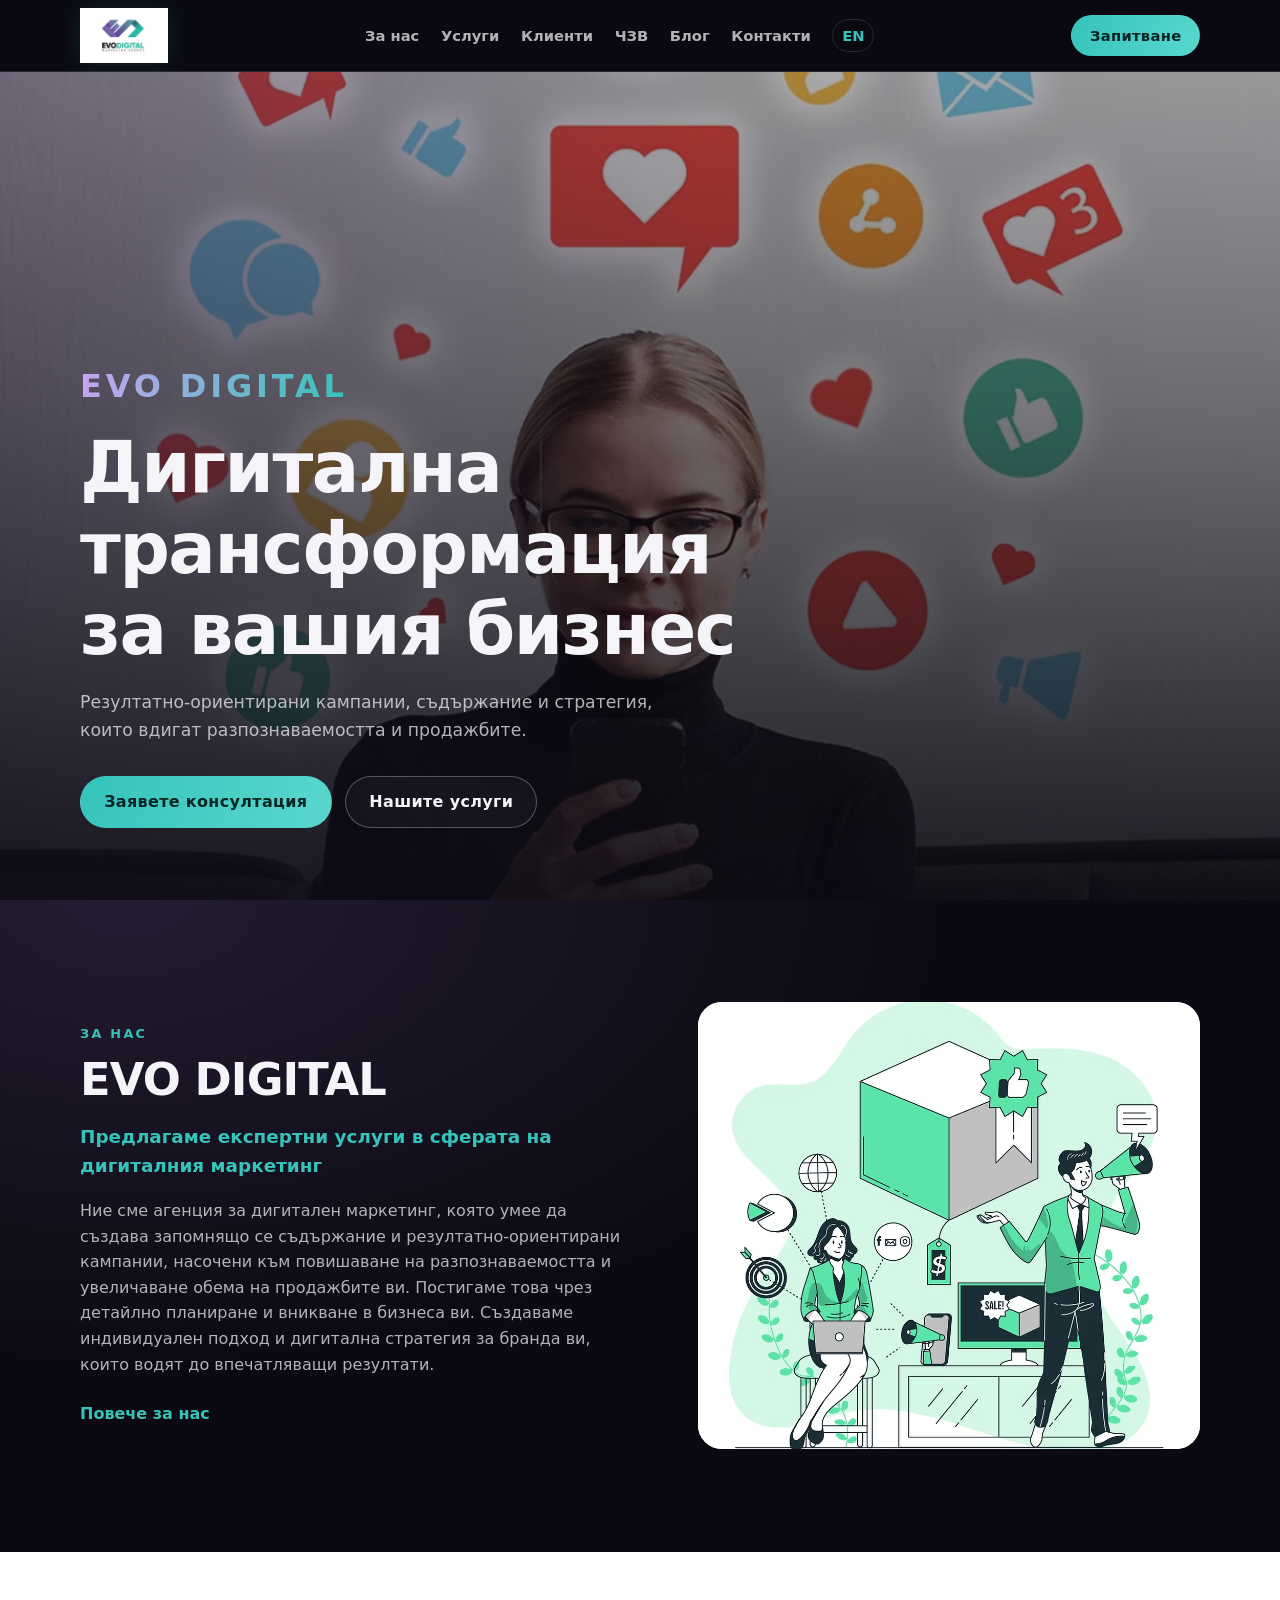
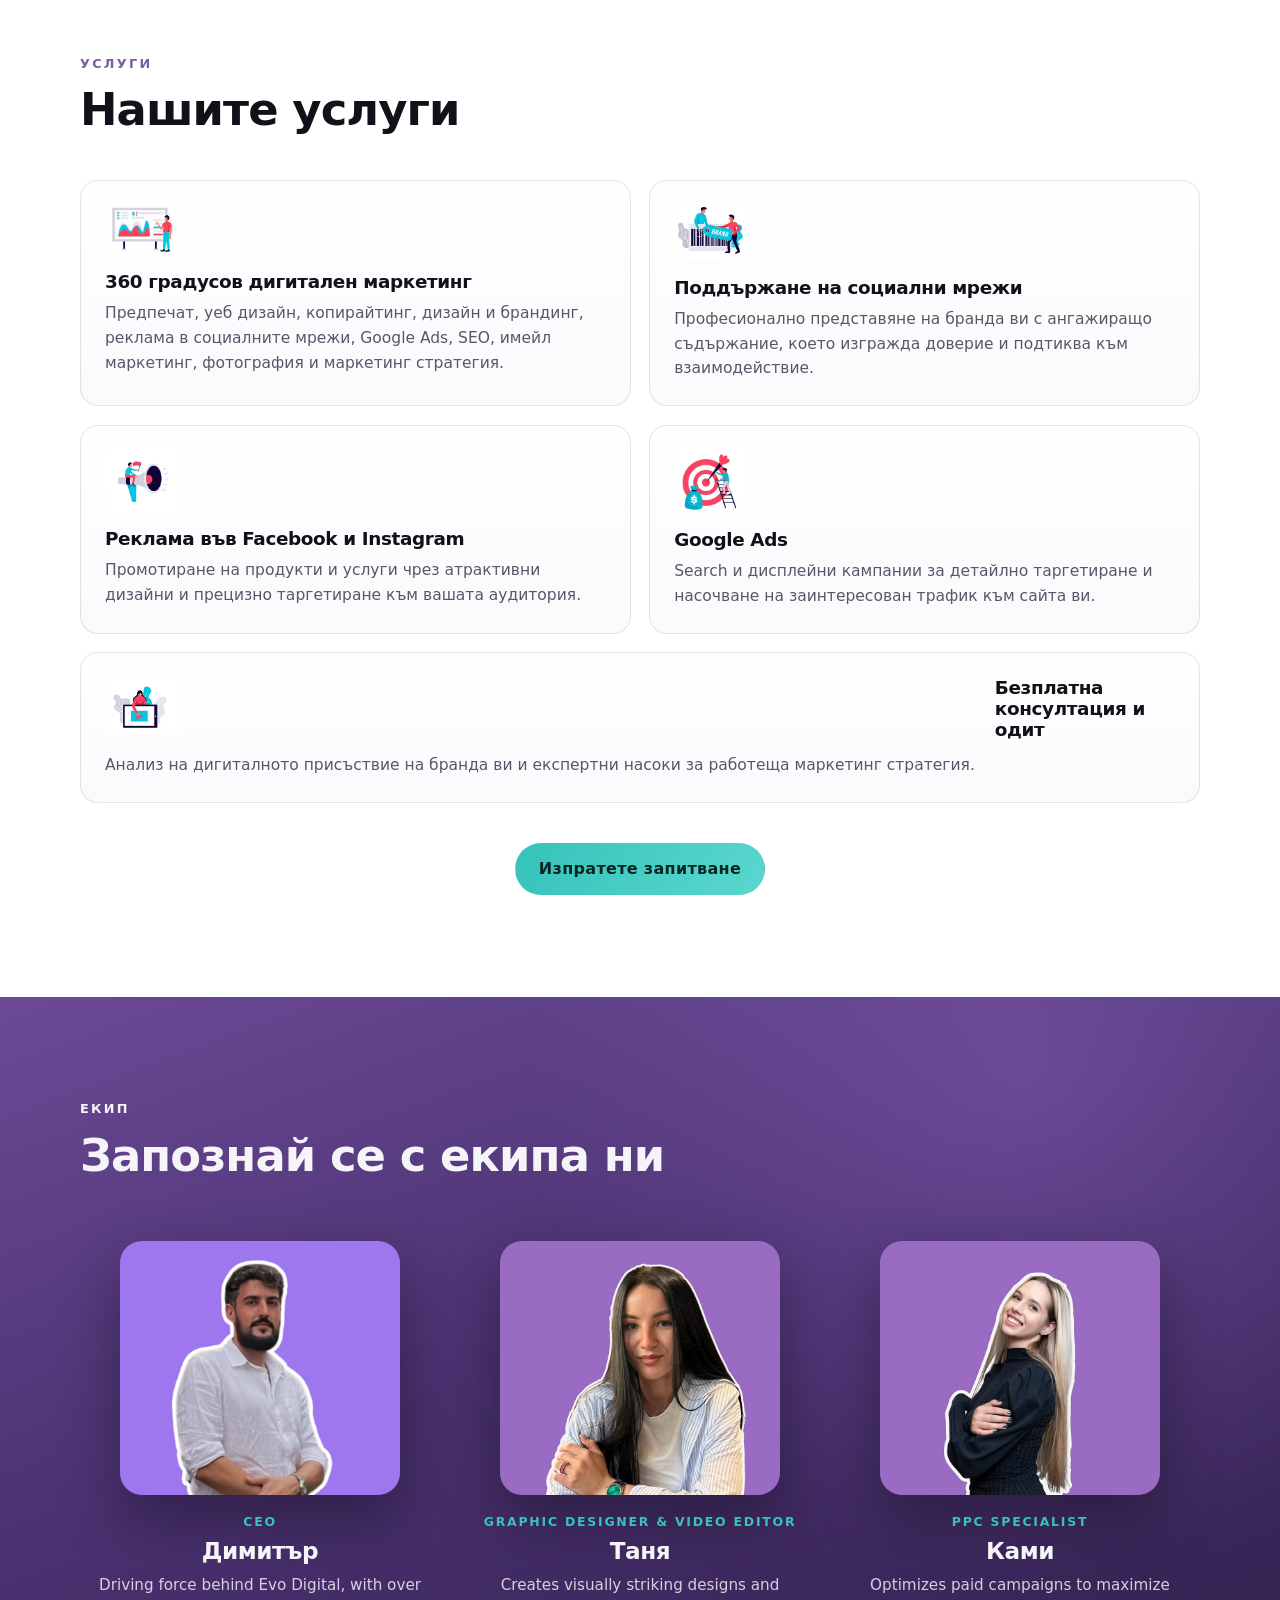
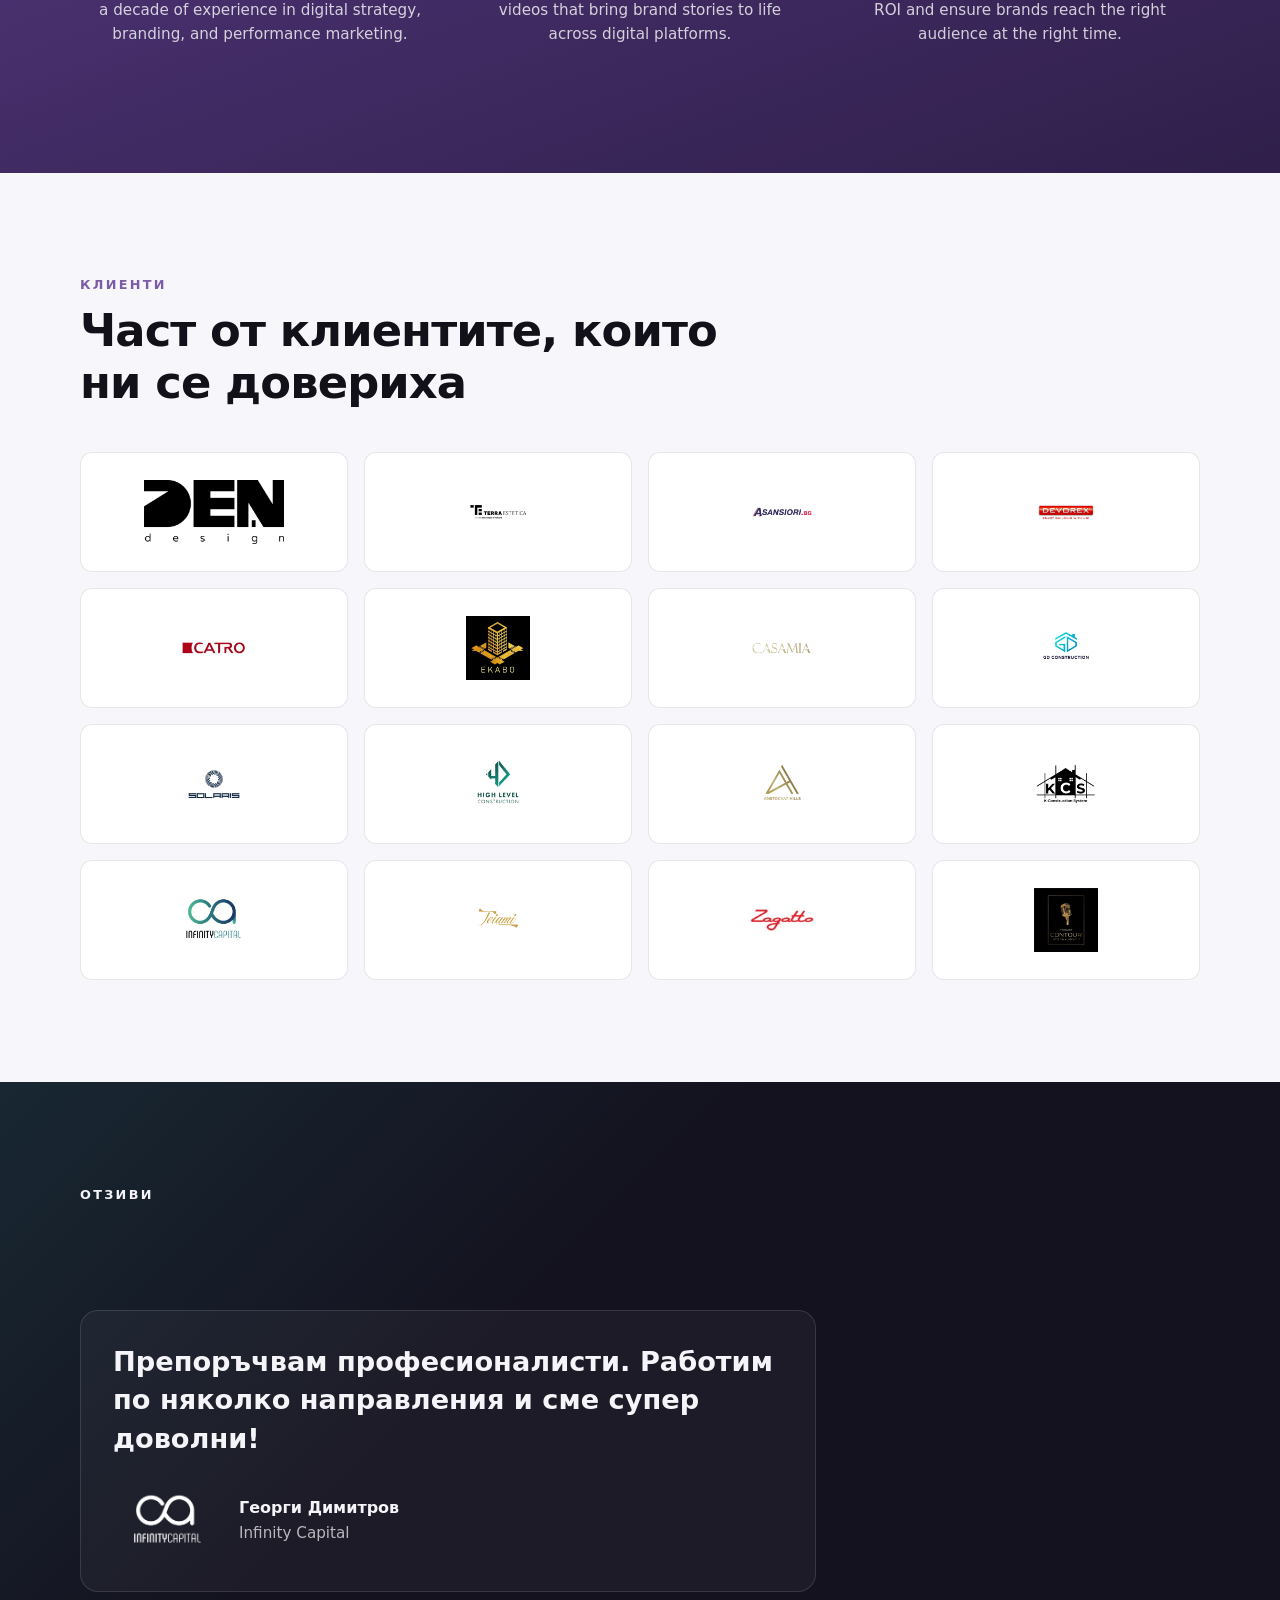
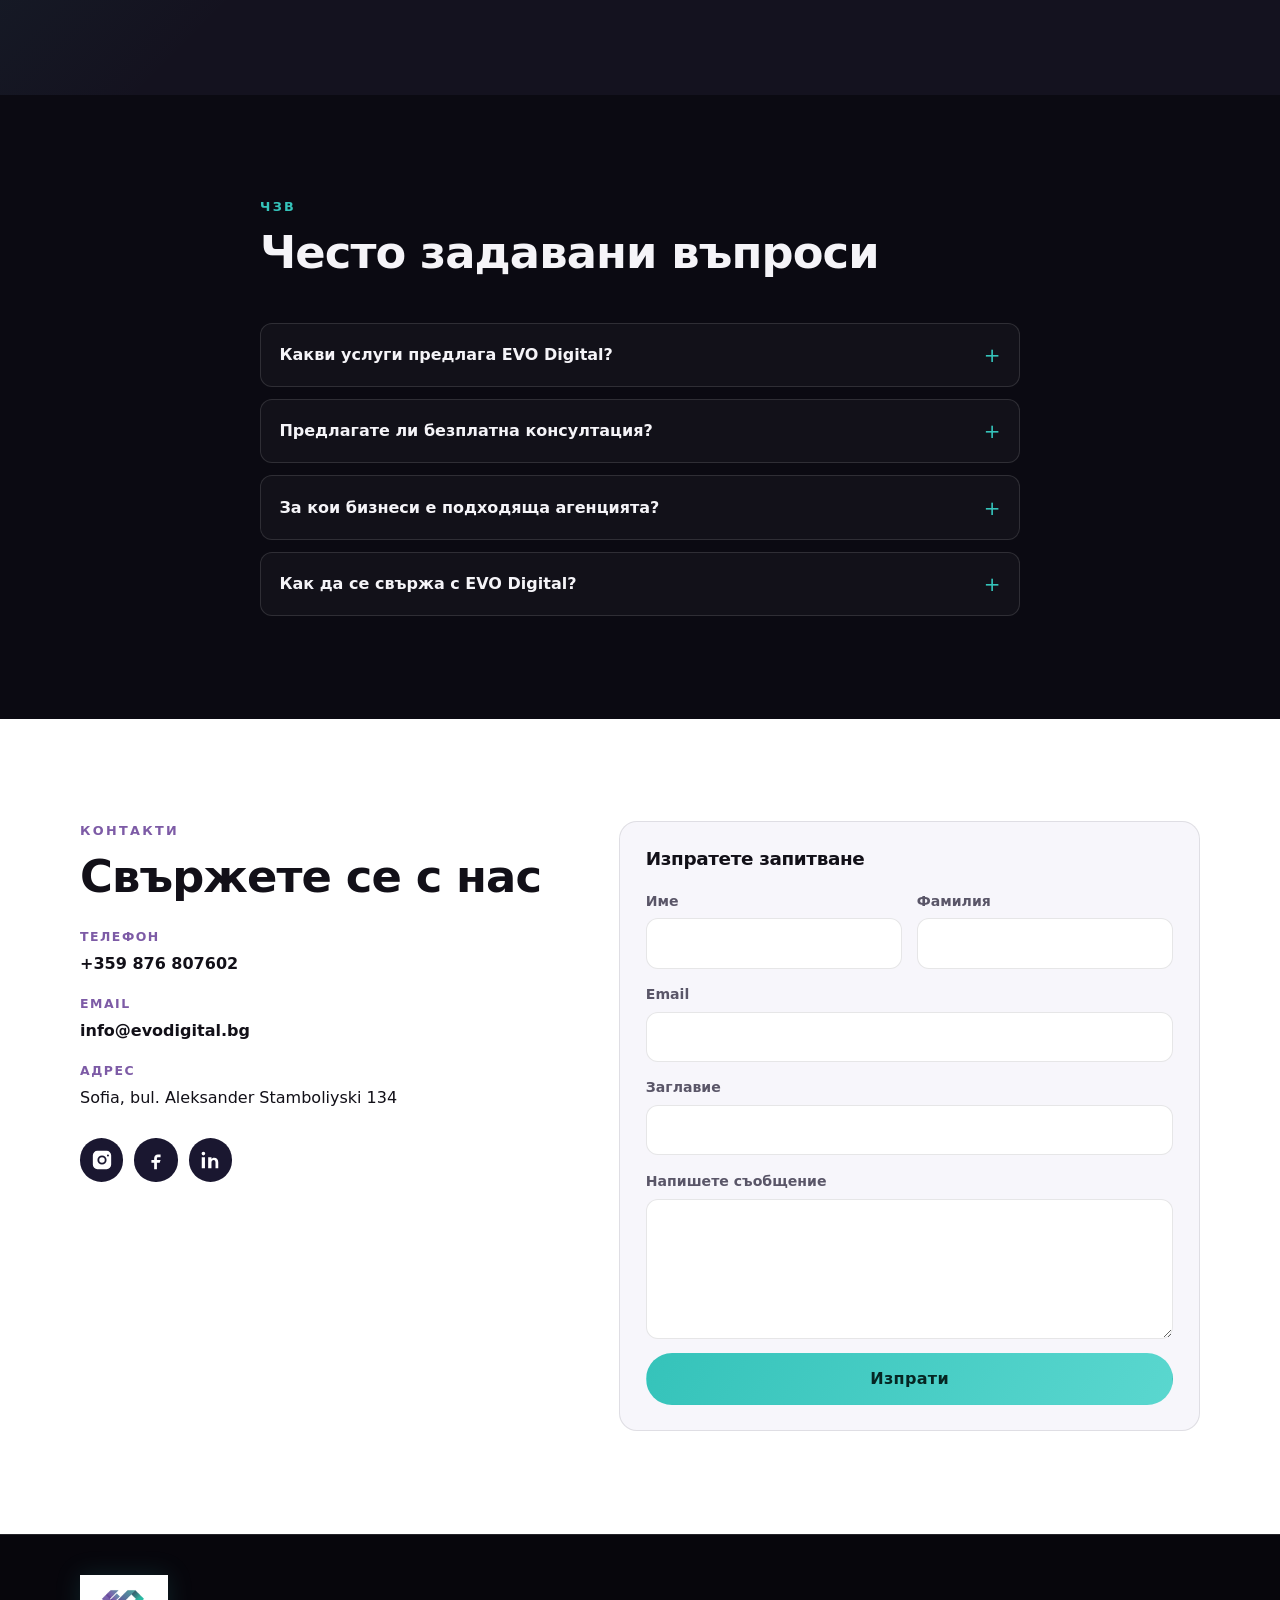
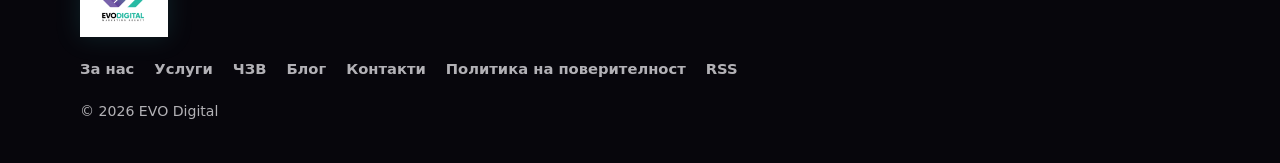
==== commit e0b4ce27: "Restore blocking CSS for accessibility contrast while keeping the mobile SI wins. Co-authored-by: Cu" ====
--- a/index.html
+++ b/index.html
@@ -67,8 +67,7 @@
     @media(max-width:960px){.nav{display:none}.nav-toggle{display:grid;width:2.6rem;height:2.6rem;border:1px solid var(--line);border-radius:50%;background:0 0;place-items:center}}
     @media(max-width:640px){.header-actions .btn{display:none}}
   </style>
-  <link rel="stylesheet" href="css/styles.css" media="print" onload="this.media='all'">
-  <noscript><link rel="stylesheet" href="css/styles.css"></noscript>
+  <link rel="stylesheet" href="css/styles.css">
 </head>
 <body>
   <a class="skip-link" href="#main">Към съдържанието</a>
--- a/css/styles.css
+++ b/css/styles.css
@@ -84,11 +84,8 @@
 
 .section {
   padding: clamp(4rem, 8vw, 7rem) 0;
-  content-visibility: auto;
-  contain-intrinsic-size: 1px 900px;
-}
-
-.hero.section,
+}
+
 .hero {
   content-visibility: visible;
 }
@@ -534,6 +531,7 @@
   display: grid;
   place-items: center;
   min-height: 120px;
+  min-width: 44px;
   padding: 1rem;
   background: #fff;
   border-radius: var(--radius-sm);
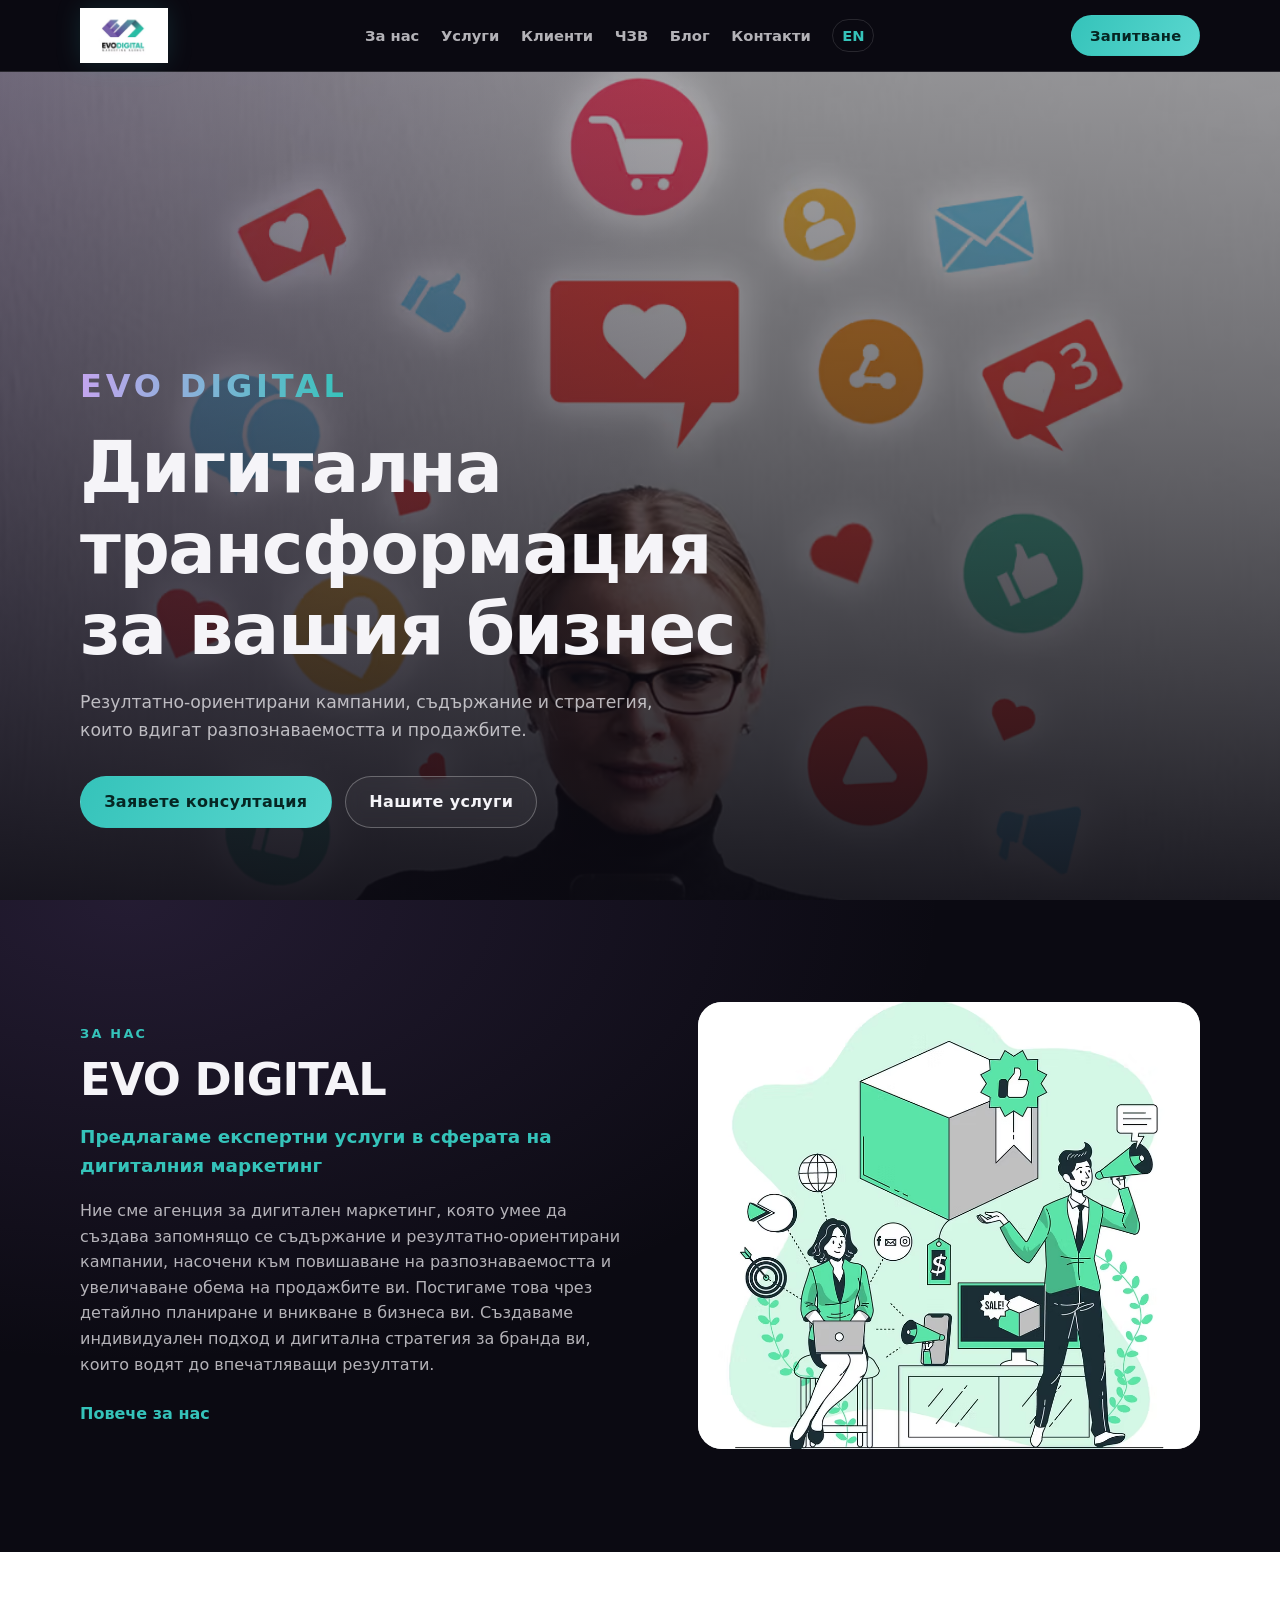
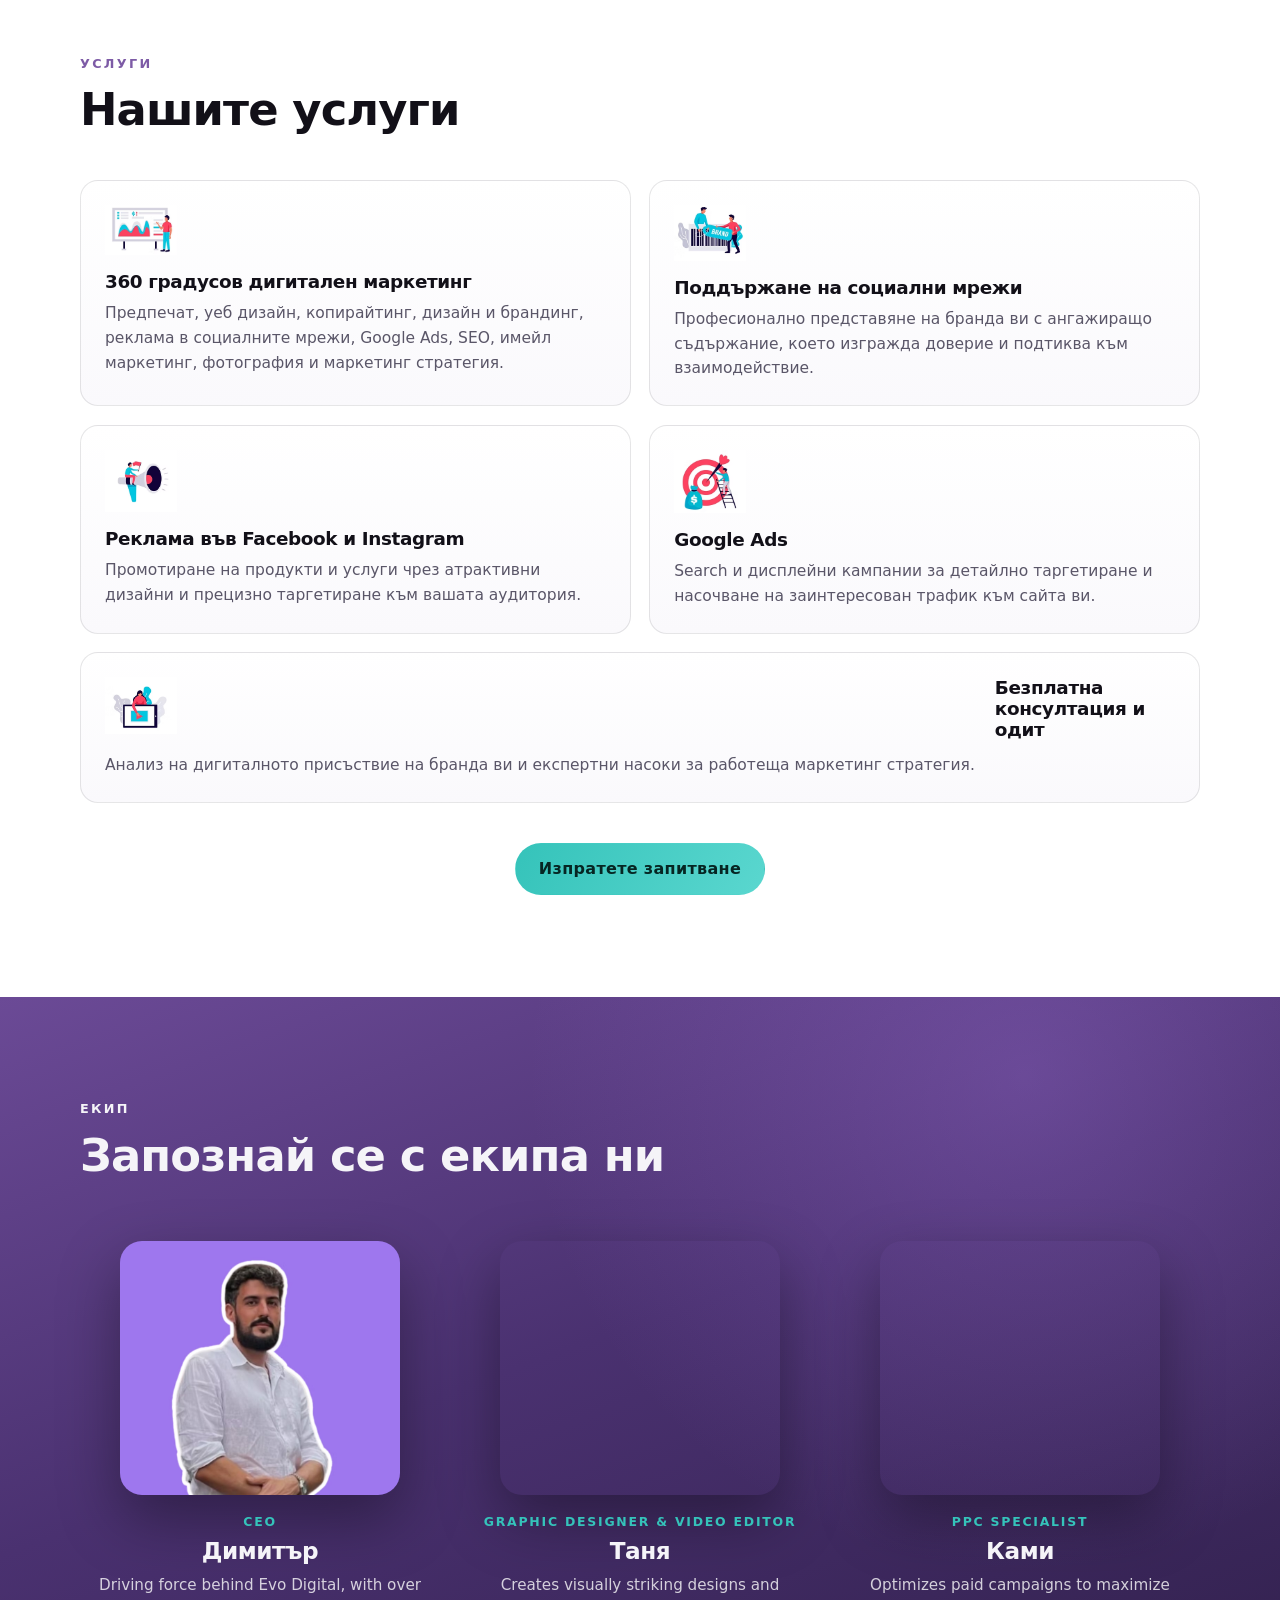
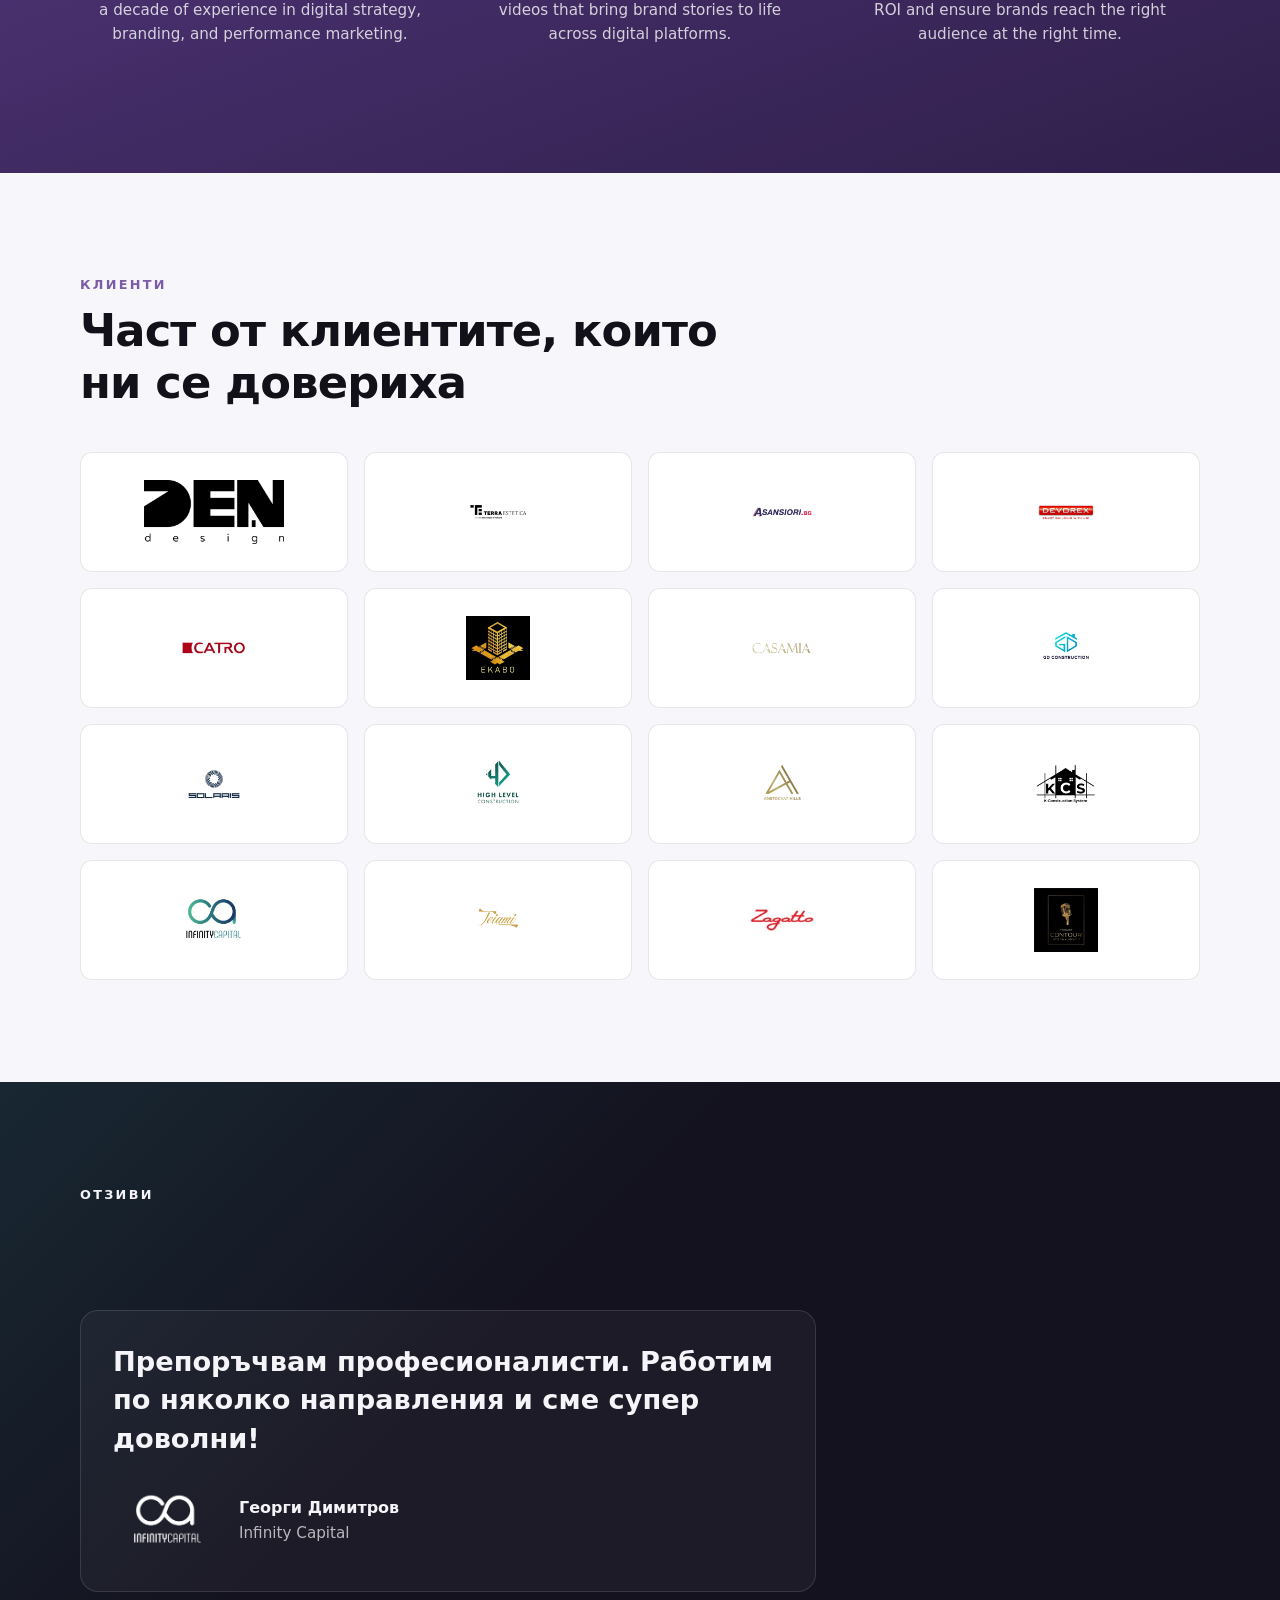
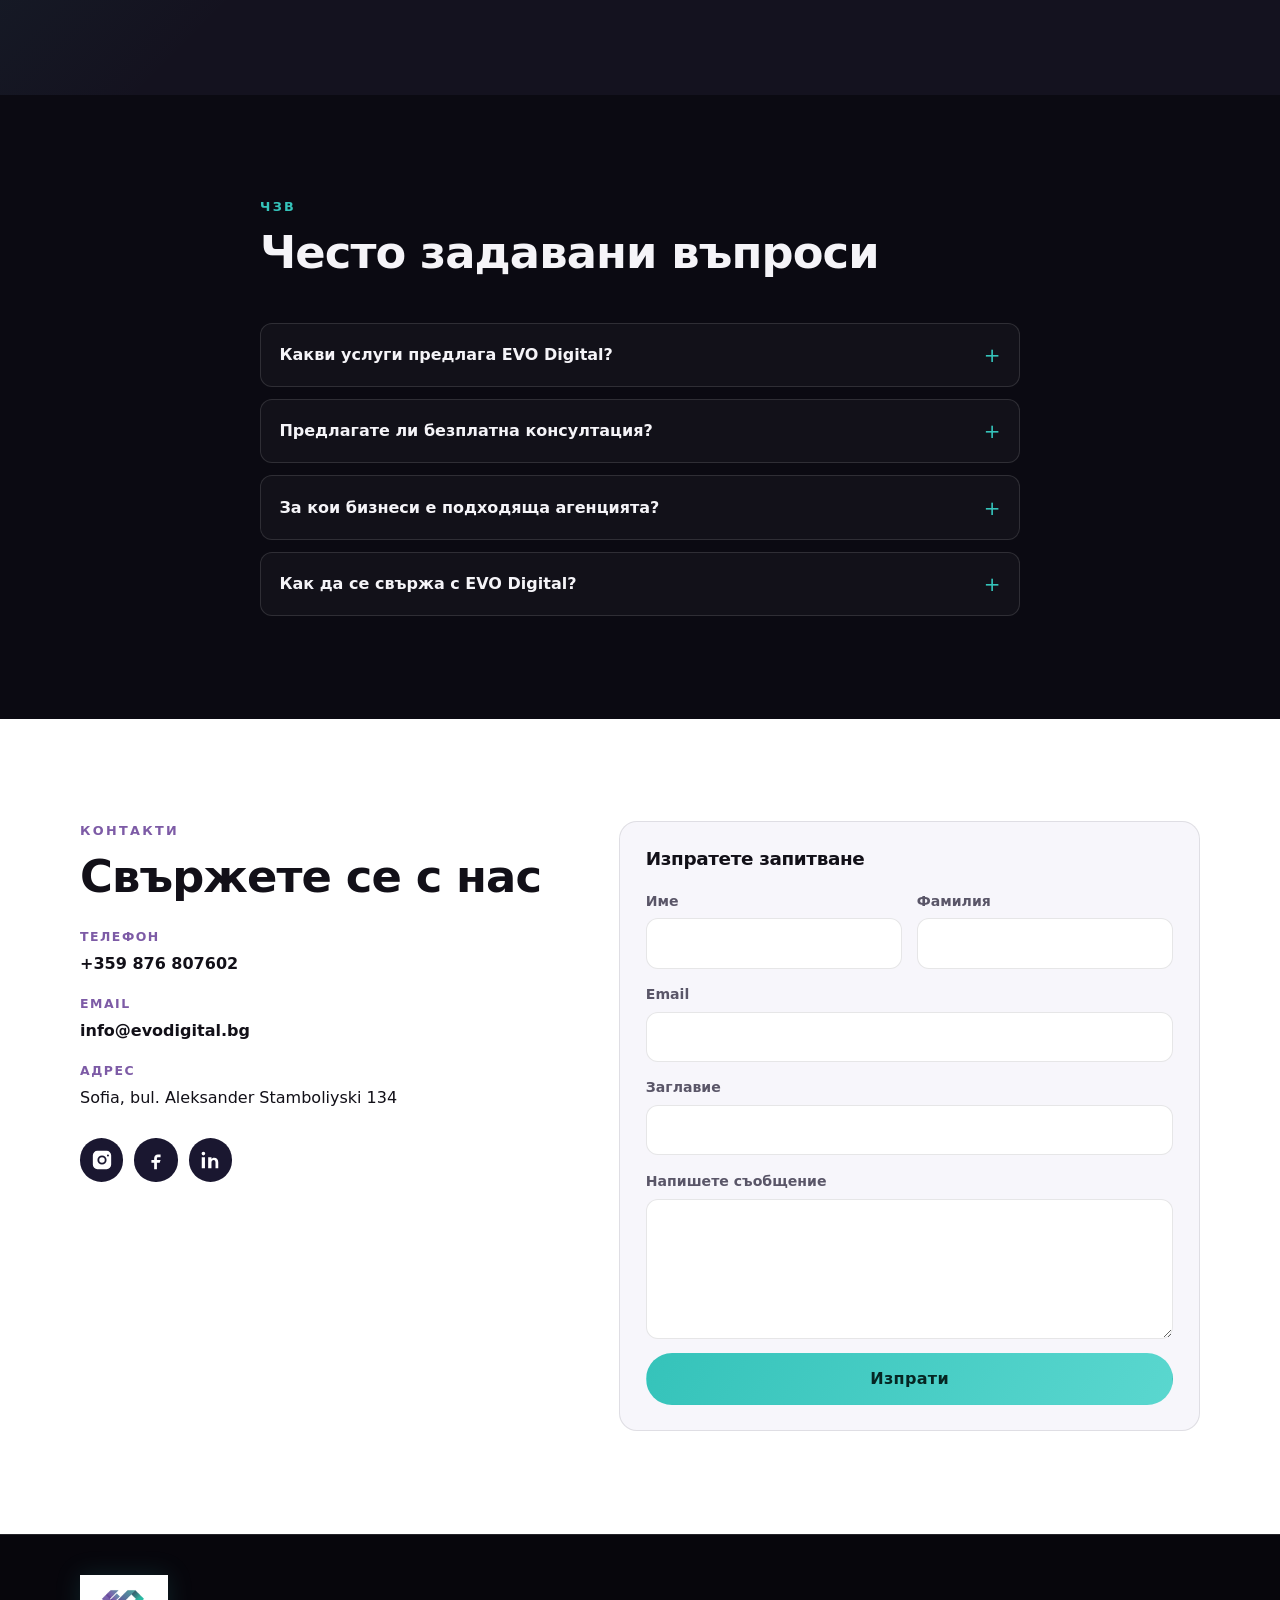
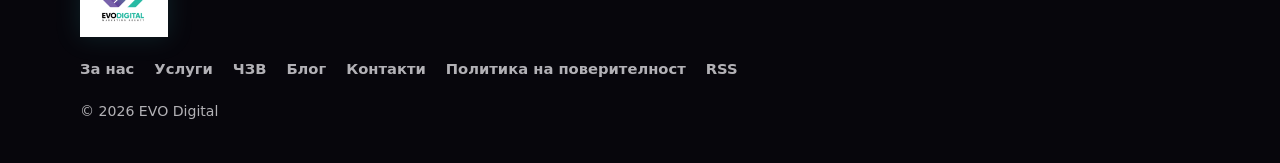
==== commit c6b497e5: "Show optimized hero photo on mobile with AVIF/WebP srcset and LCP preload. Co-authored-by: Cursor <c" ====
--- a/index.html
+++ b/index.html
@@ -57,6 +57,7 @@
     .nav-toggle{display:none}
     .hero{position:relative;min-height:min(92vh,880px);display:grid;align-items:end;overflow:hidden;isolation:isolate}
     .hero-media{position:absolute;inset:0;z-index:-1;background:radial-gradient(ellipse at 70% 20%,rgba(125,91,166,.45),transparent 55%),linear-gradient(160deg,#1a1430,#0b0a12 70%)}
+    .hero-media img{width:100%;height:100%;object-fit:cover;object-position:center 20%}
     .hero-scrim{position:absolute;inset:0;background:linear-gradient(180deg,rgba(11,10,18,.35),rgba(11,10,18,.55) 40%,rgba(11,10,18,.92))}
     .hero-content{padding:7rem 0 4.5rem}
     .brand-mark{margin:0 0 1rem;font-size:clamp(1.4rem,3vw,2rem);font-weight:800;letter-spacing:.12em;background:linear-gradient(90deg,#c4a5ef,var(--teal));-webkit-background-clip:text;background-clip:text;color:transparent}
@@ -67,6 +68,14 @@
     @media(max-width:960px){.nav{display:none}.nav-toggle{display:grid;width:2.6rem;height:2.6rem;border:1px solid var(--line);border-radius:50%;background:0 0;place-items:center}}
     @media(max-width:640px){.header-actions .btn{display:none}}
   </style>
+  <!-- LCP hero: tiny AVIF/WebP, responsive — gradient paints first -->
+  <link
+    rel="preload"
+    as="image"
+    type="image/avif"
+    imagesrcset="assets/images/hero/hero-social-marketing-480.avif 480w, assets/images/hero/hero-social-marketing-720.avif 720w, assets/images/hero/hero-social-marketing-1080.avif 1080w"
+    imagesizes="100vw"
+    fetchpriority="high">
   <link rel="stylesheet" href="css/styles.css">
 </head>
 <body>
@@ -105,22 +114,21 @@
     <section class="hero" aria-labelledby="hero-title">
       <div class="hero-media" aria-hidden="true">
         <picture>
-          <!-- Photo only from tablet up — mobile lab/SI stays on fast CSS hero -->
           <source
-            media="(min-width: 768px)"
             type="image/avif"
-            srcset="assets/images/hero/hero-social-marketing.avif">
+            srcset="assets/images/hero/hero-social-marketing-480.avif 480w, assets/images/hero/hero-social-marketing-720.avif 720w, assets/images/hero/hero-social-marketing-1080.avif 1080w"
+            sizes="100vw">
           <source
-            media="(min-width: 768px)"
             type="image/webp"
-            srcset="assets/images/hero/hero-social-marketing-800.webp 800w, assets/images/hero/hero-social-marketing.webp 1050w"
+            srcset="assets/images/hero/hero-social-marketing-480.webp 480w, assets/images/hero/hero-social-marketing-720.webp 720w, assets/images/hero/hero-social-marketing-1080.webp 1080w"
             sizes="100vw">
           <img
             class="hero-photo"
-            src="data:image/svg+xml,%3Csvg xmlns='http://www.w3.org/2000/svg' viewBox='0 0 800 1067'%3E%3C/svg%3E"
+            src="assets/images/hero/hero-social-marketing-480.webp"
             alt=""
-            width="800"
-            height="1067"
+            width="480"
+            height="640"
+            fetchpriority="high"
             decoding="async">
         </picture>
         <div class="hero-scrim"></div>
--- a/css/styles.css
+++ b/css/styles.css
@@ -303,12 +303,6 @@
   object-position: center 20%;
 }
 
-@media (max-width: 767px) {
-  .hero-photo {
-    display: none;
-  }
-}
-
 .hero-scrim {
   position: absolute;
   inset: 0;
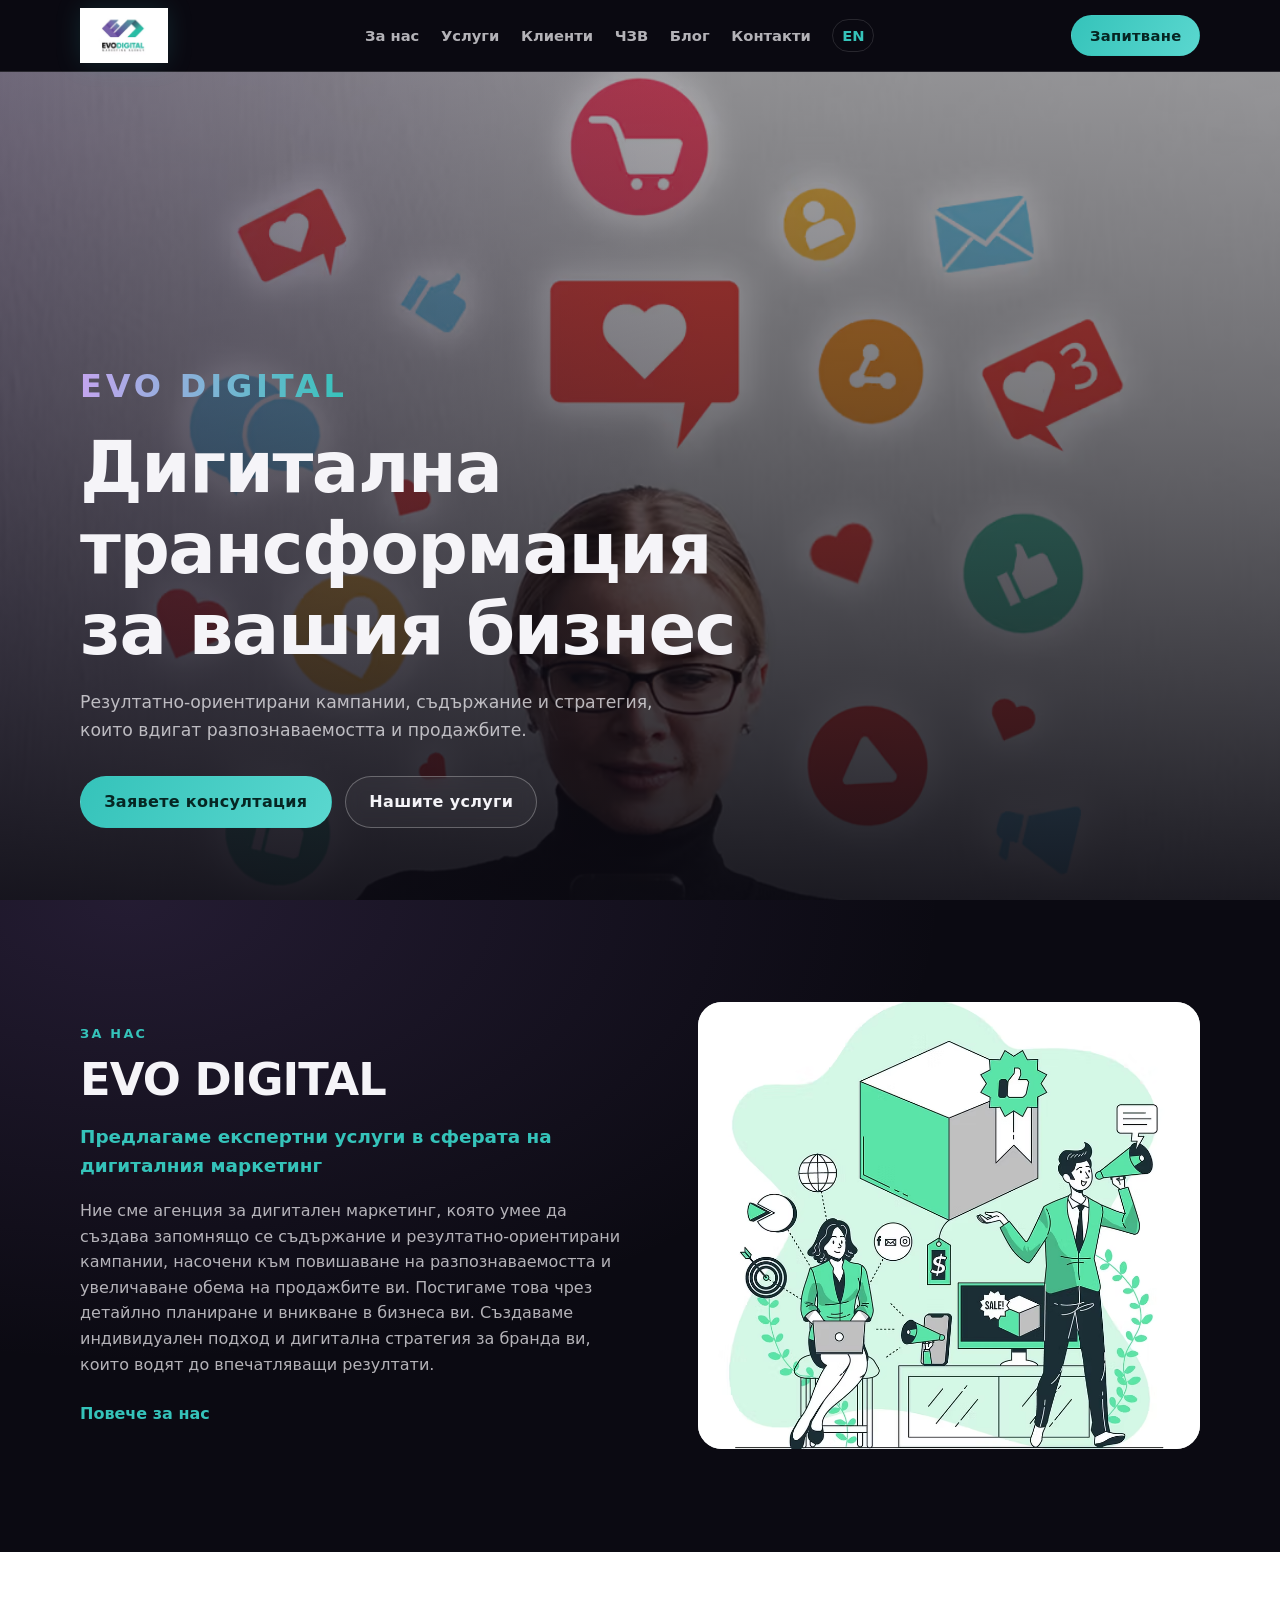
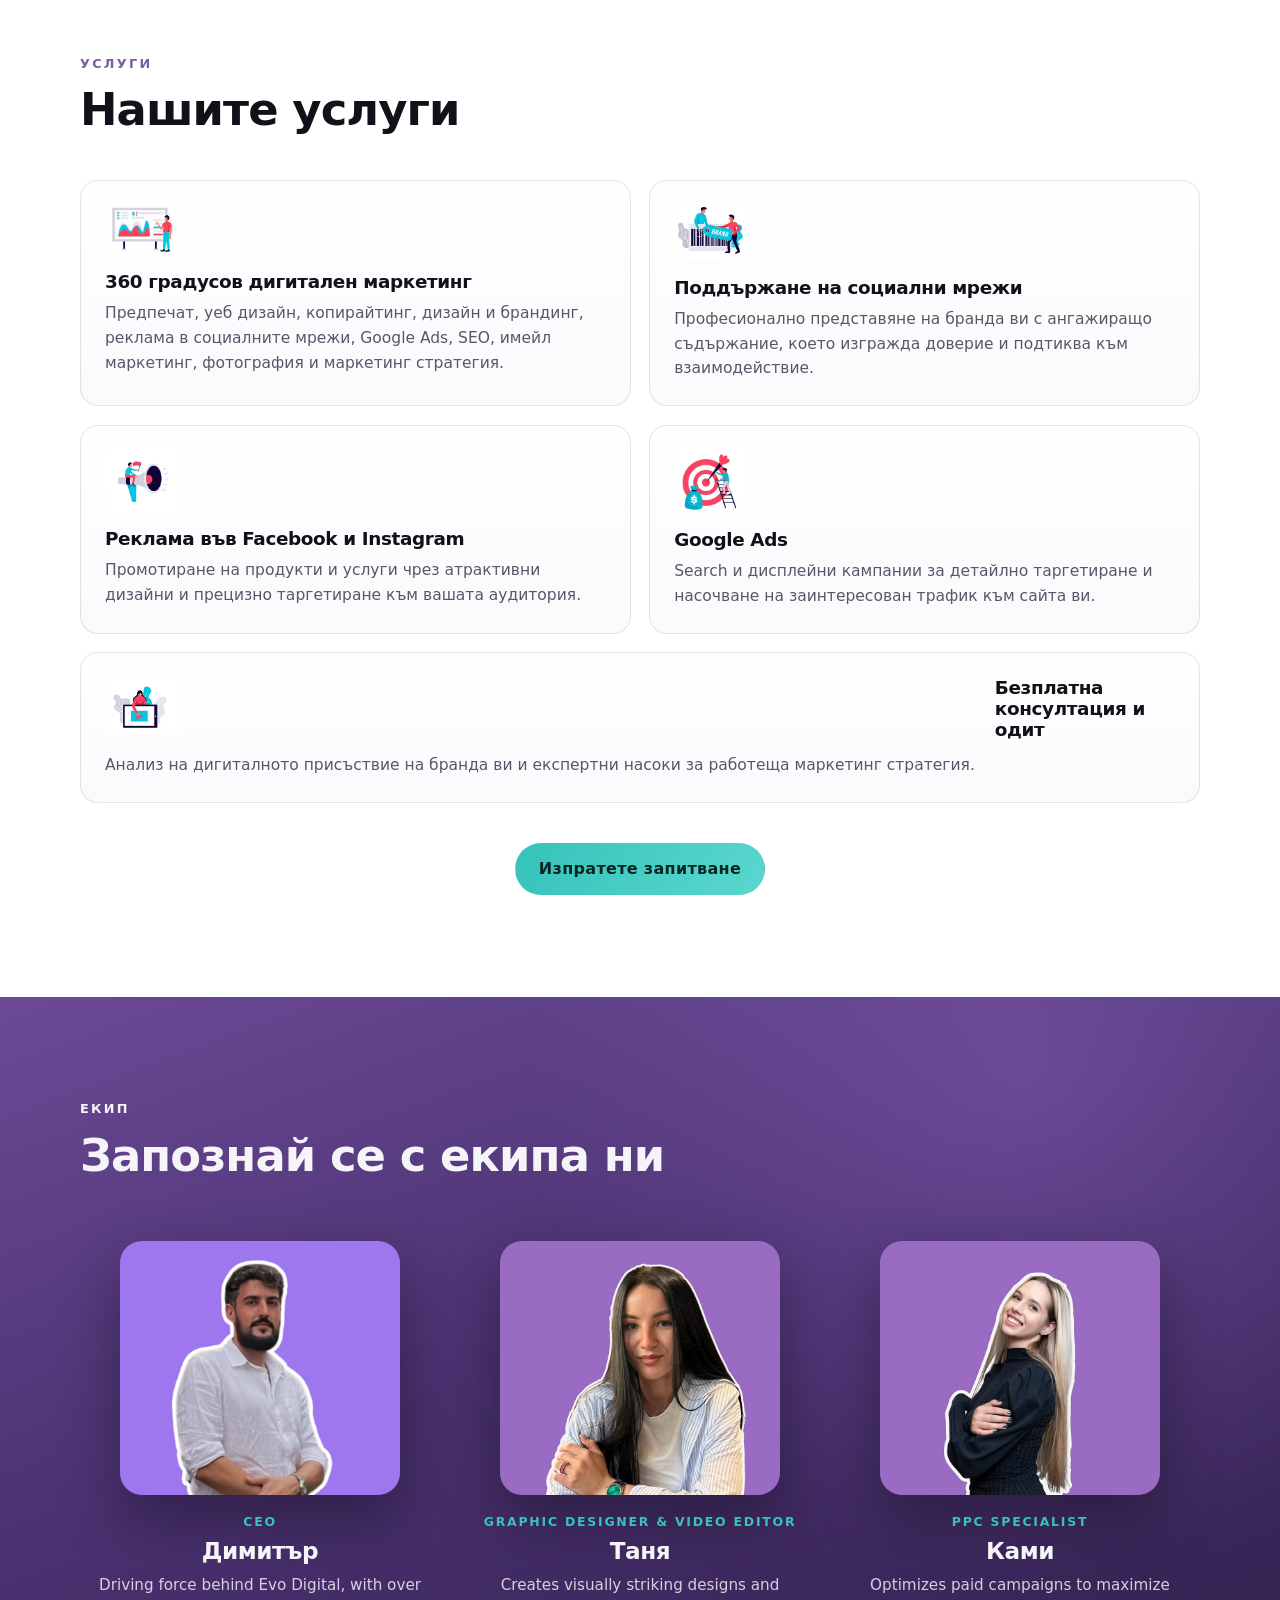
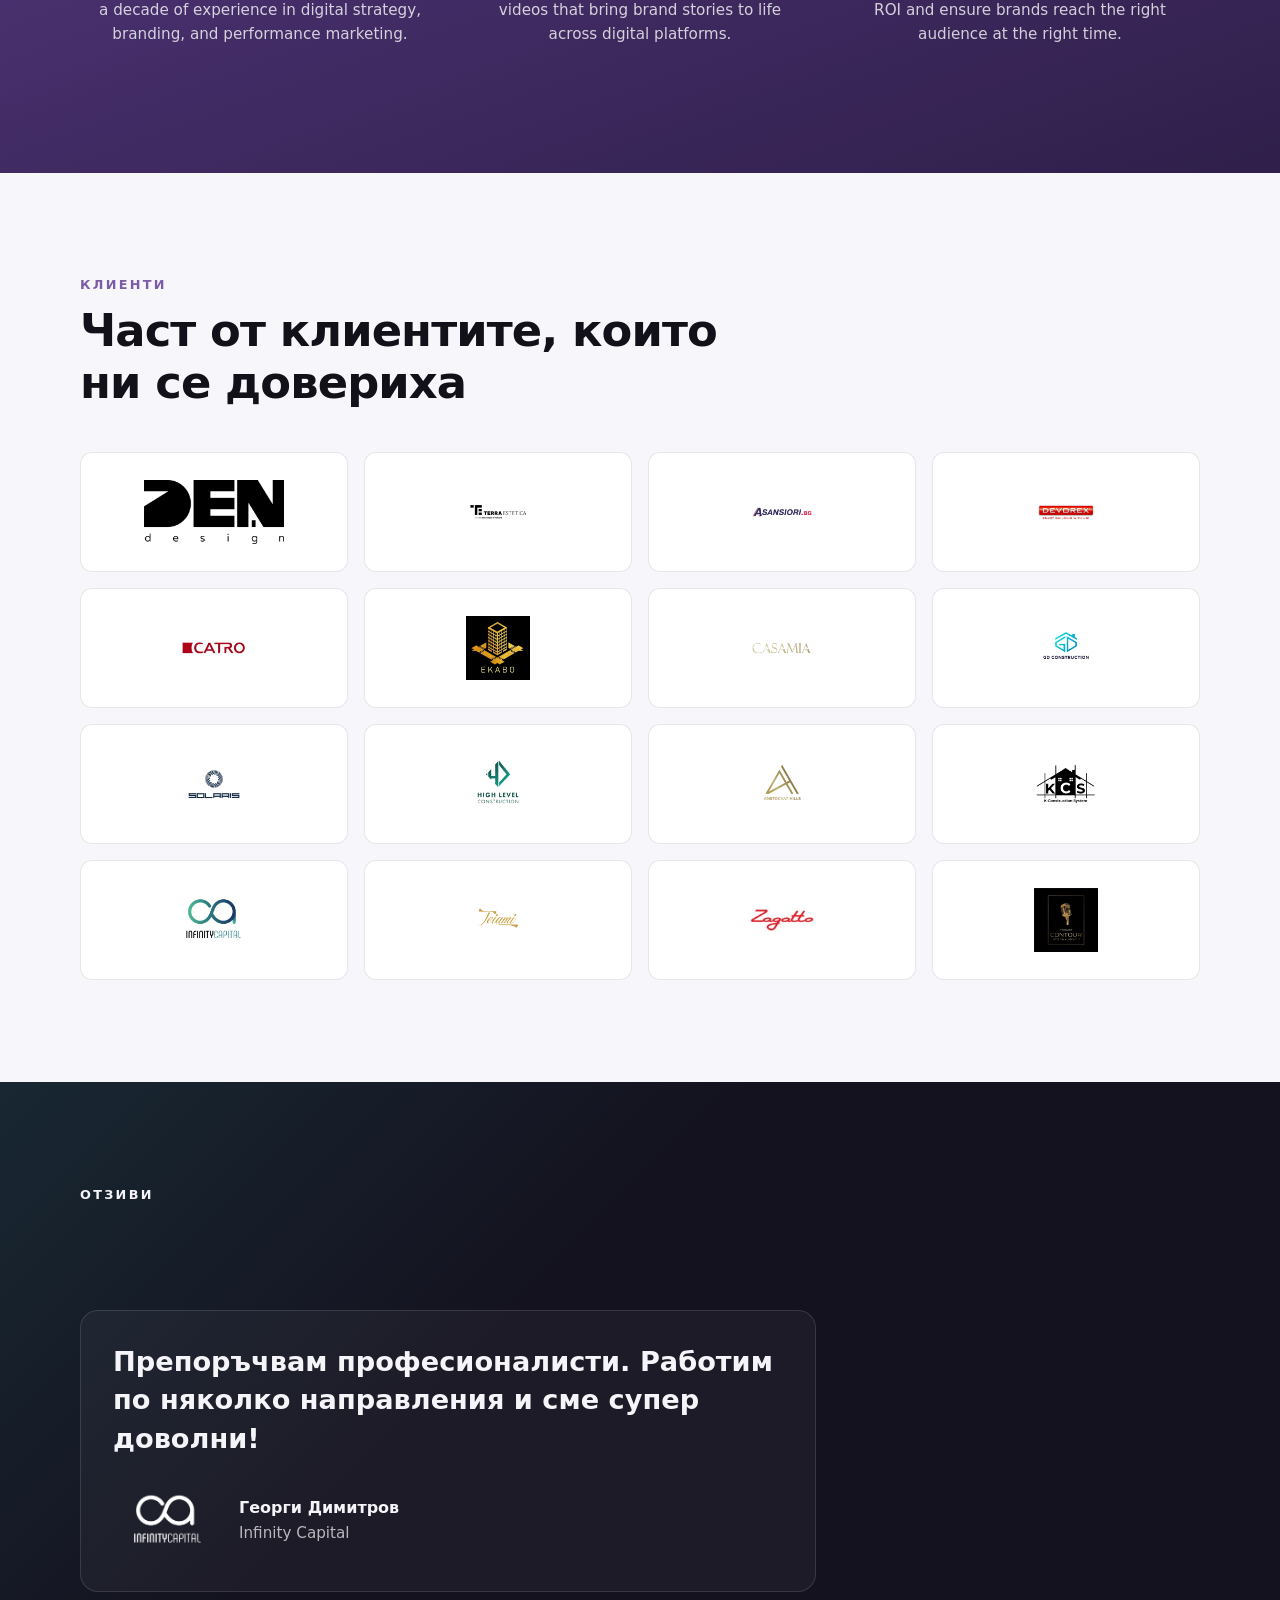
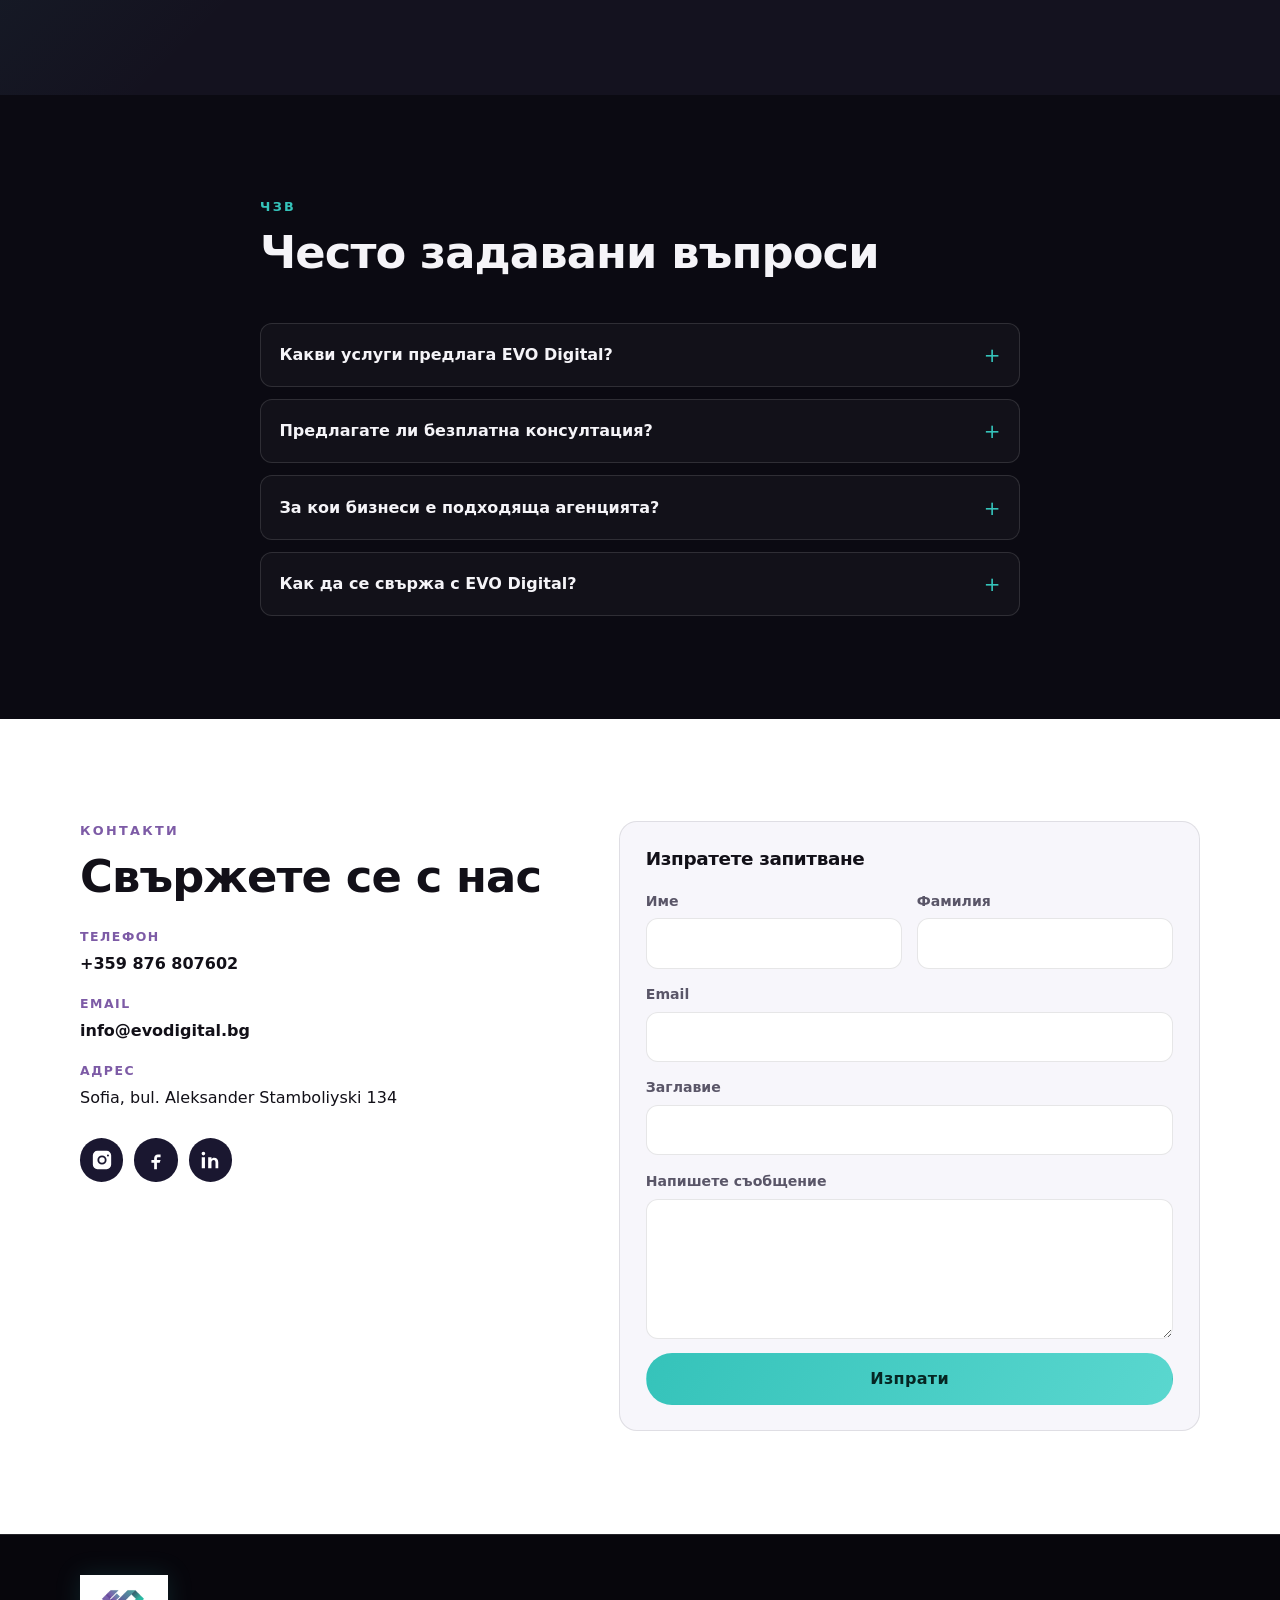
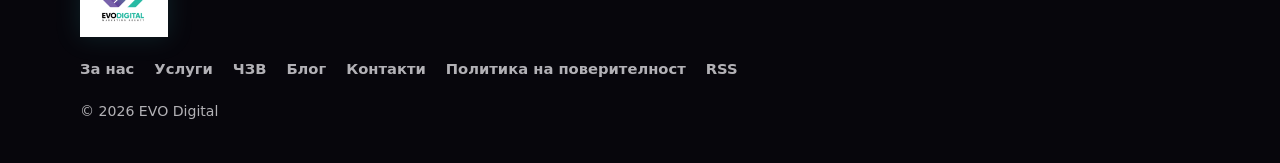
==== commit 460164c9: "Keep mobile hero sharp while protecting SI: LQIP, 720 AVIF, deferred fonts. Co-authored-by: Cursor <" ====
--- a/index.html
+++ b/index.html
@@ -35,13 +35,6 @@
   <meta name="twitter:description" content="EVO-Digital е дигитална маркетинг агенция за съдържание, реклама, Google Ads, SEO и стратегия.">
   <meta name="twitter:image" content="https://www.evodigital.bg/assets/images/brand/og-image.jpg">
 
-  <style>
-    /* Self-hosted Commissioner — inlined to skip fonts.css request */
-    @font-face{font-family:'Commissioner';font-style:normal;font-weight:400 800;font-display:optional;src:url("assets/fonts/commissioner-400-800-cyrillic-ext.woff2") format("woff2");unicode-range:U+0460-052F,U+1C80-1C8A,U+20B4,U+2DE0-2DFF,U+A640-A69F,U+FE2E-FE2F}
-    @font-face{font-family:'Commissioner';font-style:normal;font-weight:400 800;font-display:optional;src:url("assets/fonts/commissioner-400-800-cyrillic.woff2") format("woff2");unicode-range:U+0301,U+0400-045F,U+0490-0491,U+04B0-04B1,U+2116}
-    @font-face{font-family:'Commissioner';font-style:normal;font-weight:400 800;font-display:optional;src:url("assets/fonts/commissioner-400-800-latin-ext.woff2") format("woff2");unicode-range:U+0100-02BA,U+02BD-02C5,U+02C7-02CC,U+02CE-02D7,U+02DD-02FF,U+0304,U+0308,U+0329,U+1D00-1DBF,U+1E00-1E9F,U+1EF2-1EFF,U+2020,U+20A0-20AB,U+20AD-20C0,U+2113,U+2C60-2C7F,U+A720-A7FF}
-    @font-face{font-family:'Commissioner';font-style:normal;font-weight:400 800;font-display:optional;src:url("assets/fonts/commissioner-400-800-latin.woff2") format("woff2");unicode-range:U+0000-00FF,U+0131,U+0152-0153,U+02BB-02BC,U+02C6,U+02DA,U+02DC,U+0304,U+0308,U+0329,U+2000-206F,U+20AC,U+2122,U+2191,U+2193,U+2212,U+2215,U+FEFF,U+FFFD}
-  </style>
   <style id="critical">
     :root{--bg:#0b0a12;--text:#f5f4f8;--text-muted:rgba(245,244,248,.72);--teal:#35c3ba;--purple:#7d5ba6;--line:rgba(255,255,255,.12);--container:min(1120px,calc(100% - 2.5rem));--font:system-ui,sans-serif;--header-h:4.5rem;--ease:cubic-bezier(.22,1,.36,1)}
     *,*::before,*::after{box-sizing:border-box}html{scroll-behavior:smooth}
@@ -56,9 +49,9 @@
     .btn-ghost{border-color:rgba(255,255,255,.28);color:var(--text);background:rgba(255,255,255,.04)}
     .nav-toggle{display:none}
     .hero{position:relative;min-height:min(92vh,880px);display:grid;align-items:end;overflow:hidden;isolation:isolate}
-    .hero-media{position:absolute;inset:0;z-index:-1;background:radial-gradient(ellipse at 70% 20%,rgba(125,91,166,.45),transparent 55%),linear-gradient(160deg,#1a1430,#0b0a12 70%)}
+    .hero-media{position:absolute;inset:0;z-index:-1;background-color:#1a1430;background-image:radial-gradient(ellipse at 70% 20%,rgba(125,91,166,.45),transparent 55%),url("[data-uri]"),linear-gradient(160deg,#1a1430,#0b0a12 70%);background-size:auto,cover,auto;background-position:center,center 20%,center}
     .hero-media img{width:100%;height:100%;object-fit:cover;object-position:center 20%}
-    .hero-scrim{position:absolute;inset:0;background:linear-gradient(180deg,rgba(11,10,18,.35),rgba(11,10,18,.55) 40%,rgba(11,10,18,.92))}
+    .hero-scrim{position:absolute;inset:0;background:linear-gradient(180deg,rgba(11,10,18,.4),rgba(11,10,18,.58) 40%,rgba(11,10,18,.94))}
     .hero-content{padding:7rem 0 4.5rem}
     .brand-mark{margin:0 0 1rem;font-size:clamp(1.4rem,3vw,2rem);font-weight:800;letter-spacing:.12em;background:linear-gradient(90deg,#c4a5ef,var(--teal));-webkit-background-clip:text;background-clip:text;color:transparent}
     h1{font-size:clamp(2.4rem,6vw,4.4rem);font-weight:800;max-width:14ch;line-height:1.15;margin:0;letter-spacing:-.02em}
@@ -68,13 +61,20 @@
     @media(max-width:960px){.nav{display:none}.nav-toggle{display:grid;width:2.6rem;height:2.6rem;border:1px solid var(--line);border-radius:50%;background:0 0;place-items:center}}
     @media(max-width:640px){.header-actions .btn{display:none}}
   </style>
-  <!-- LCP hero: tiny AVIF/WebP, responsive — gradient paints first -->
+  <!-- LCP hero — mobile gets 720 AVIF (~15KB); desktop 1080 -->
   <link
     rel="preload"
     as="image"
     type="image/avif"
-    imagesrcset="assets/images/hero/hero-social-marketing-480.avif 480w, assets/images/hero/hero-social-marketing-720.avif 720w, assets/images/hero/hero-social-marketing-1080.avif 1080w"
-    imagesizes="100vw"
+    href="assets/images/hero/hero-social-marketing-720.avif"
+    media="(max-width: 767px)"
+    fetchpriority="high">
+  <link
+    rel="preload"
+    as="image"
+    type="image/avif"
+    href="assets/images/hero/hero-social-marketing-1080.avif"
+    media="(min-width: 768px)"
     fetchpriority="high">
   <link rel="stylesheet" href="css/styles.css">
 </head>
@@ -115,19 +115,29 @@
       <div class="hero-media" aria-hidden="true">
         <picture>
           <source
+            media="(max-width: 767px)"
             type="image/avif"
-            srcset="assets/images/hero/hero-social-marketing-480.avif 480w, assets/images/hero/hero-social-marketing-720.avif 720w, assets/images/hero/hero-social-marketing-1080.avif 1080w"
+            srcset="assets/images/hero/hero-social-marketing-480.avif 1x, assets/images/hero/hero-social-marketing-720.avif 2x">
+          <source
+            media="(max-width: 767px)"
+            type="image/webp"
+            srcset="assets/images/hero/hero-social-marketing-480.webp 1x, assets/images/hero/hero-social-marketing-720.webp 2x">
+          <source
+            media="(min-width: 768px)"
+            type="image/avif"
+            srcset="assets/images/hero/hero-social-marketing-720.avif 720w, assets/images/hero/hero-social-marketing-1080.avif 1080w"
             sizes="100vw">
           <source
+            media="(min-width: 768px)"
             type="image/webp"
-            srcset="assets/images/hero/hero-social-marketing-480.webp 480w, assets/images/hero/hero-social-marketing-720.webp 720w, assets/images/hero/hero-social-marketing-1080.webp 1080w"
+            srcset="assets/images/hero/hero-social-marketing-720.webp 720w, assets/images/hero/hero-social-marketing-1080.webp 1080w"
             sizes="100vw">
           <img
             class="hero-photo"
-            src="assets/images/hero/hero-social-marketing-480.webp"
+            src="assets/images/hero/hero-social-marketing-720.webp"
             alt=""
-            width="480"
-            height="640"
+            width="720"
+            height="960"
             fetchpriority="high"
             decoding="async">
         </picture>
--- a/css/styles.css
+++ b/css/styles.css
@@ -19,7 +19,7 @@
   --radius-sm: 12px;
   --shadow: 0 24px 60px rgba(0, 0, 0, 0.35);
   --container: min(1120px, calc(100% - 2.5rem));
-  --font: "Commissioner", system-ui, sans-serif;
+  --font: system-ui, "Segoe UI", sans-serif;
   --header-h: 4.5rem;
   --ease: cubic-bezier(0.22, 1, 0.36, 1);
 }
@@ -32,6 +32,10 @@
 
 html {
   scroll-behavior: smooth;
+}
+
+html.fonts-ready {
+  --font: "Commissioner", system-ui, "Segoe UI", sans-serif;
 }
 
 body {
@@ -291,9 +295,13 @@
   position: absolute;
   inset: 0;
   z-index: -1;
-  background:
+  background-color: #1a1430;
+  background-image:
     radial-gradient(ellipse at 70% 20%, rgba(125, 91, 166, 0.45), transparent 55%),
+    url("[data-uri]"),
     linear-gradient(160deg, #1a1430, #0b0a12 70%);
+  background-size: auto, cover, auto;
+  background-position: center, center 20%, center;
 }
 
 .hero-media img {
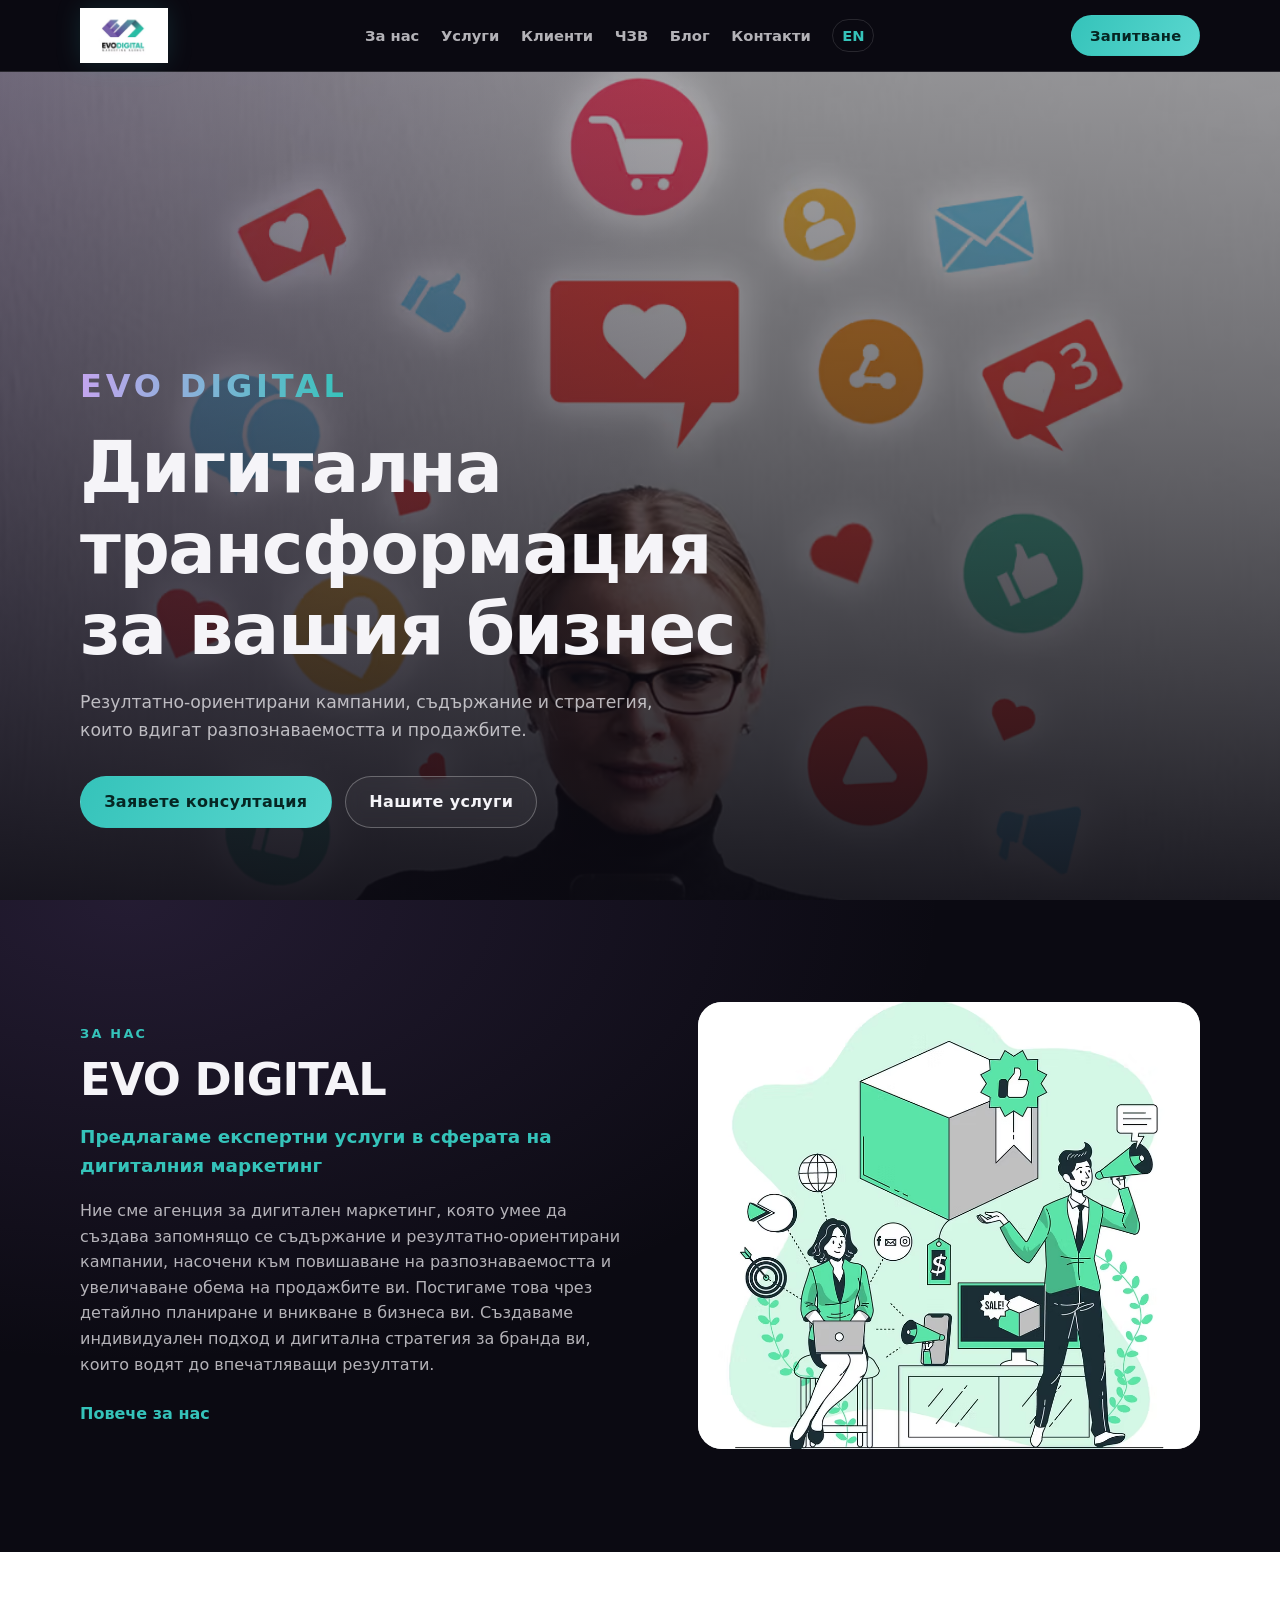
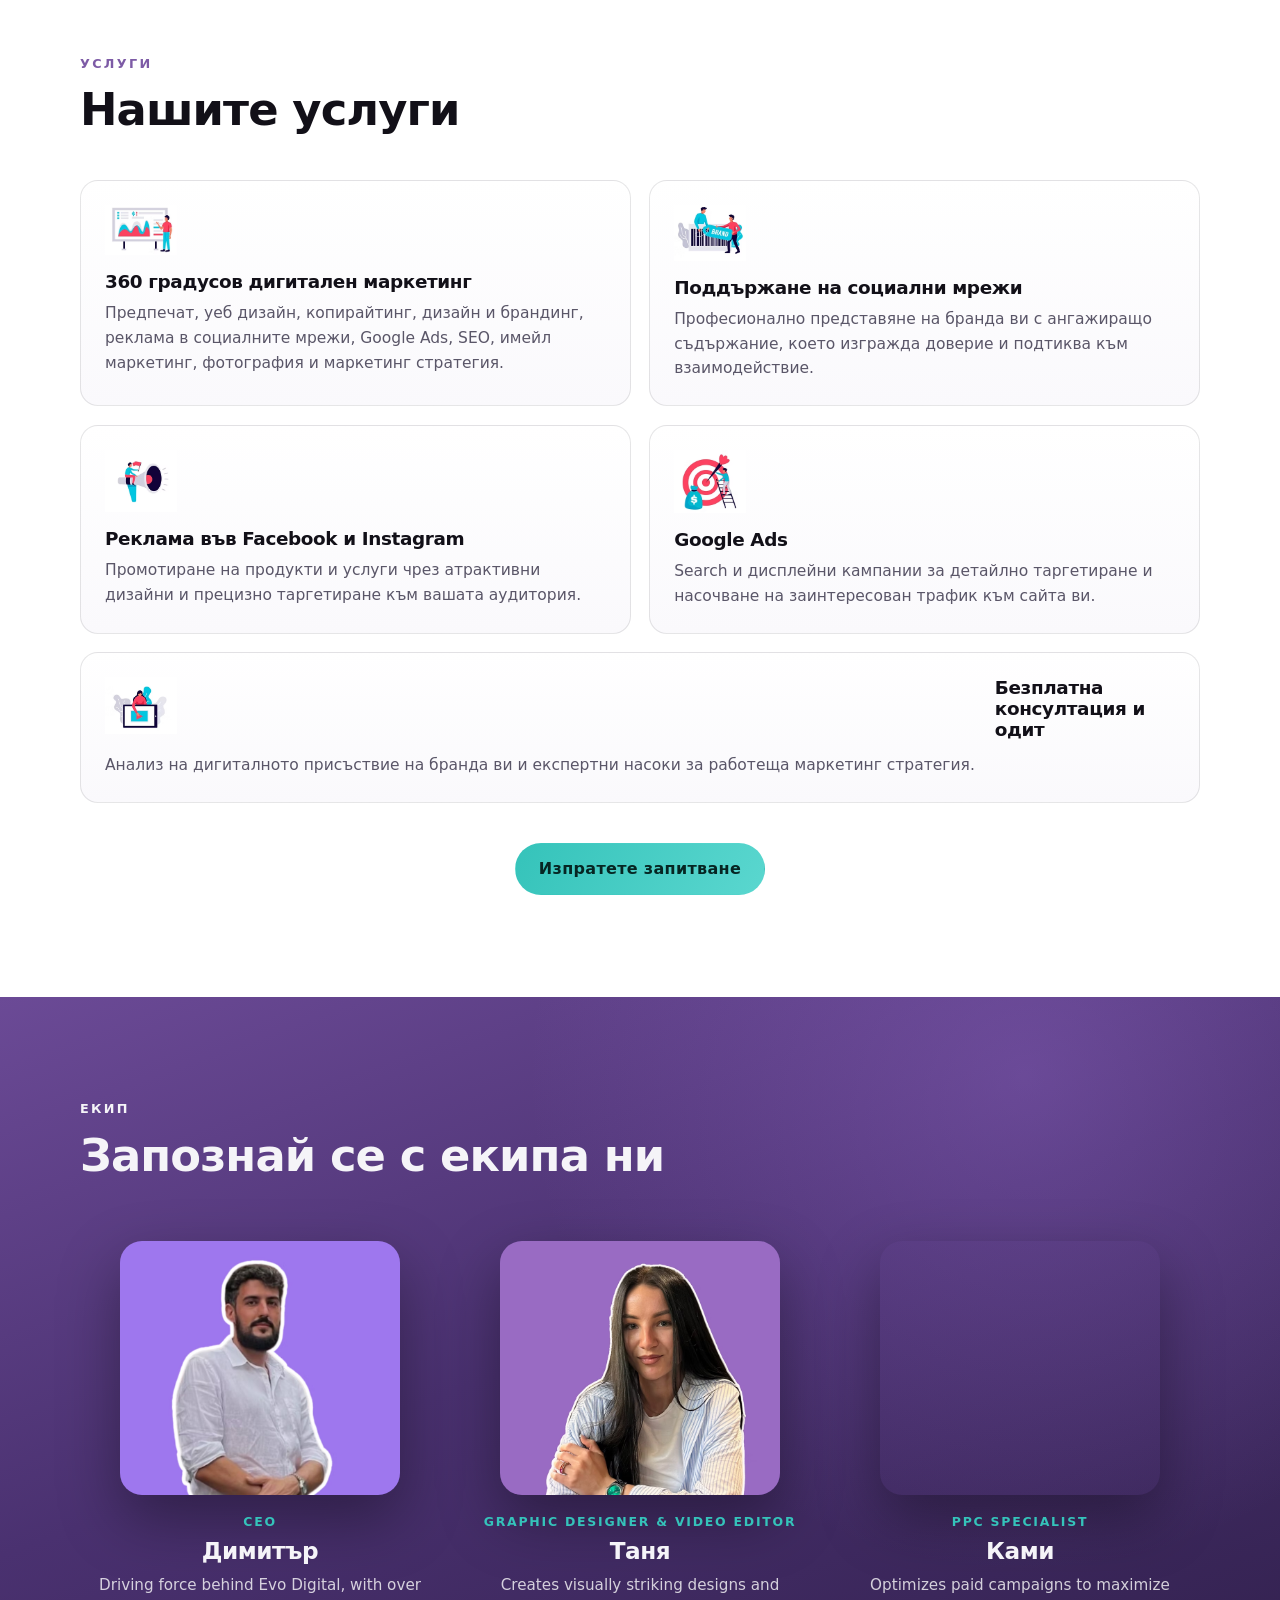
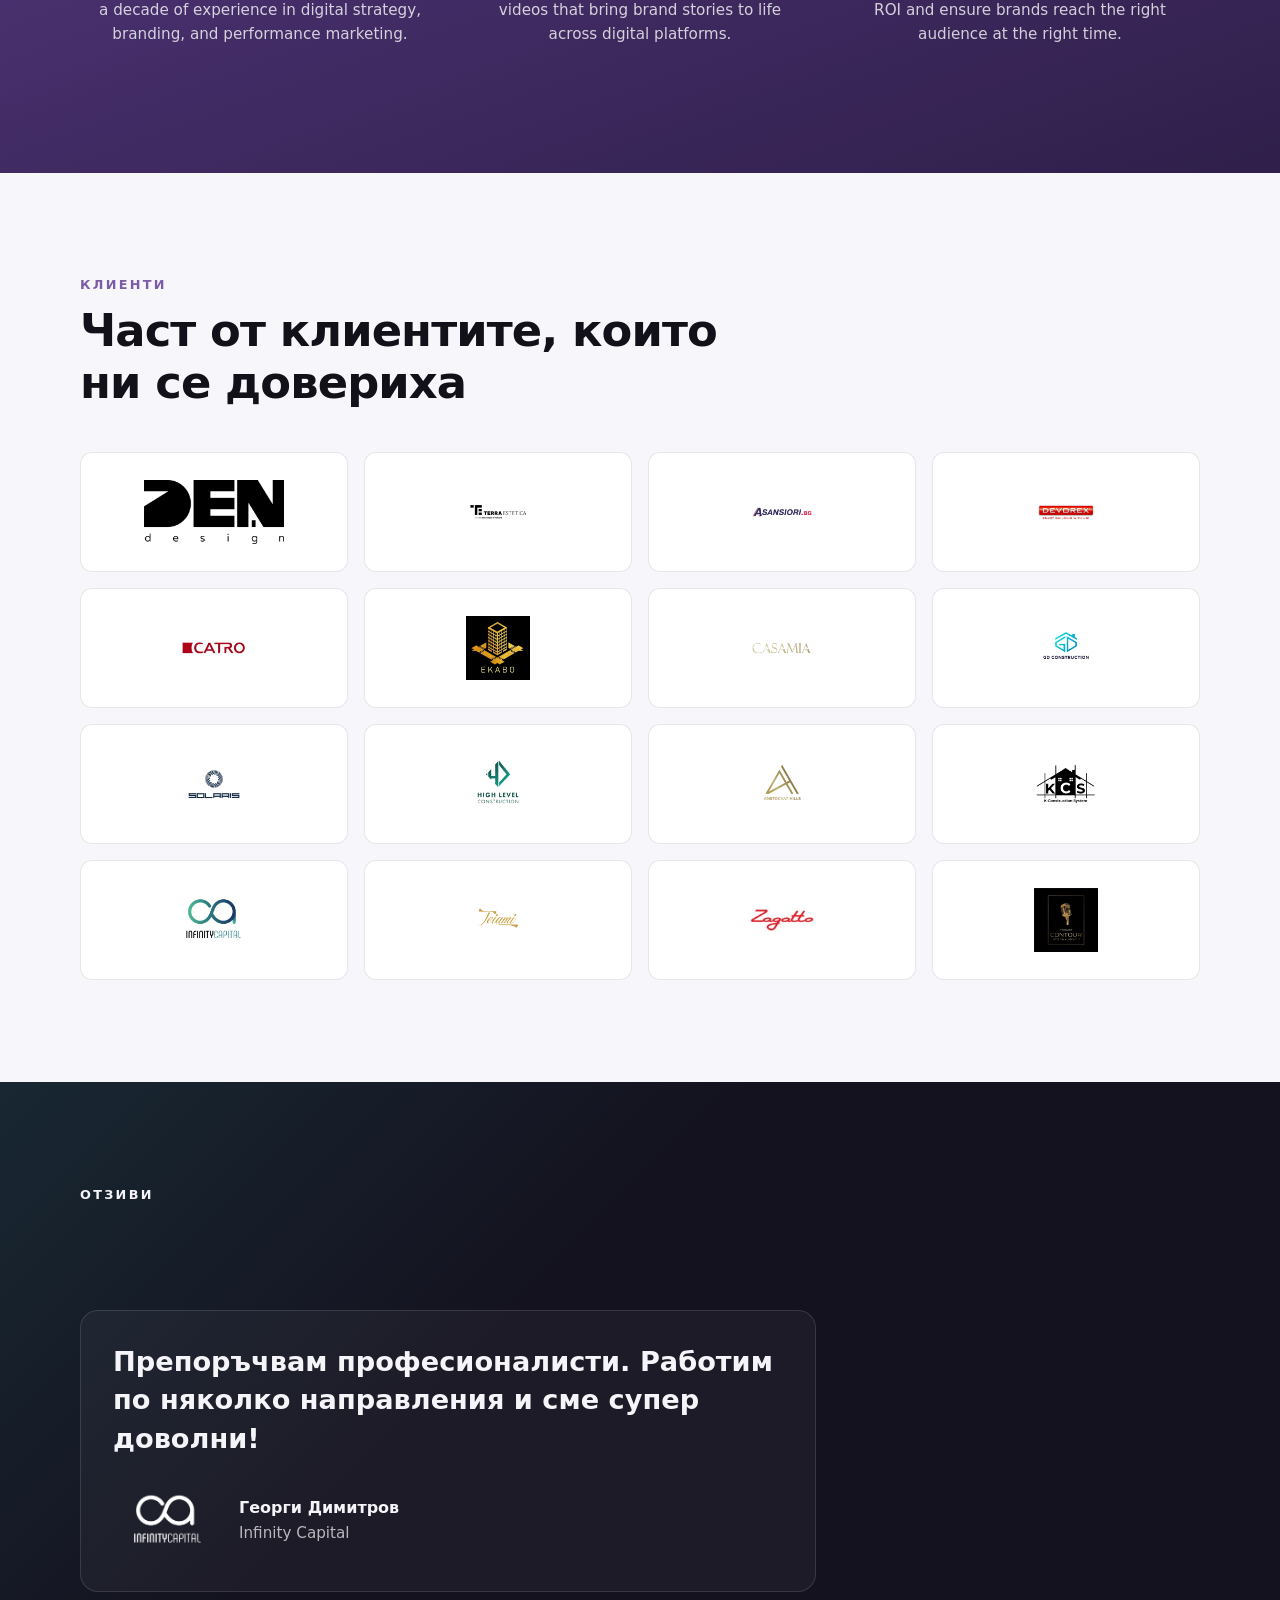
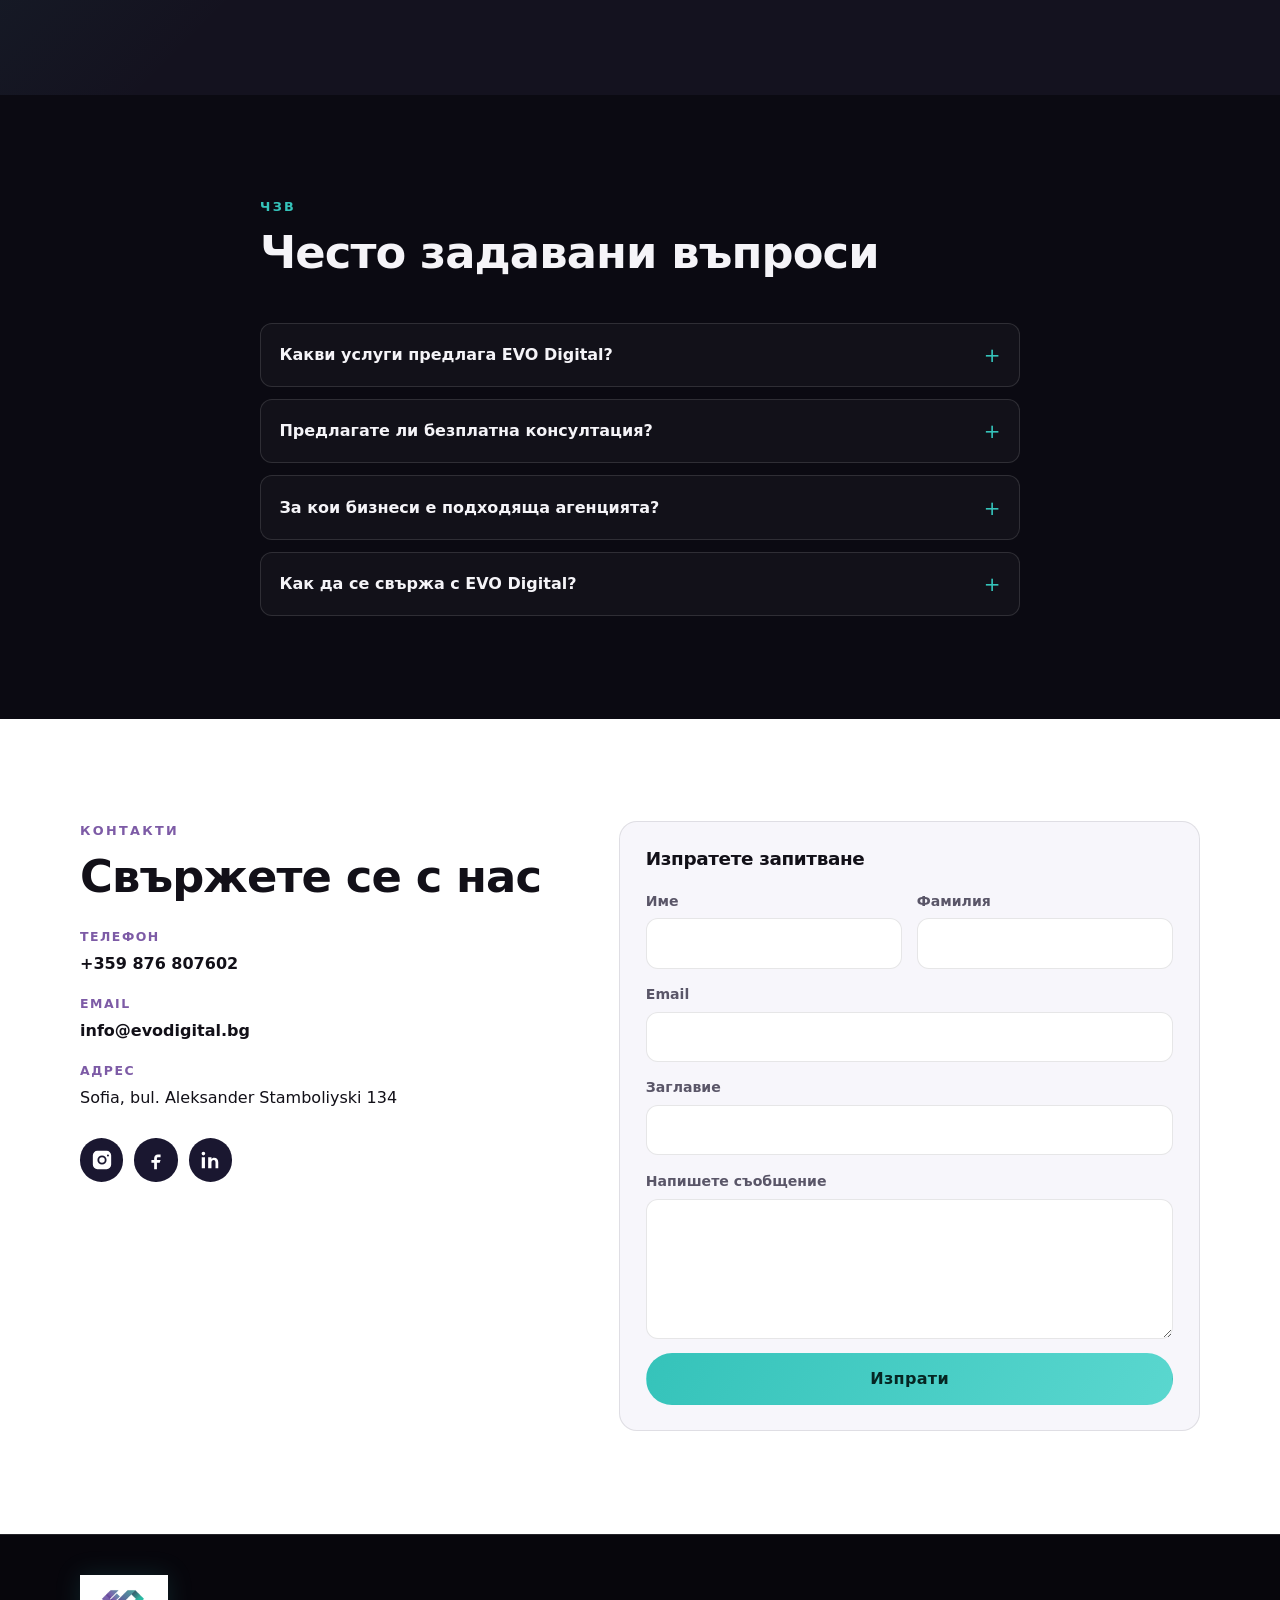
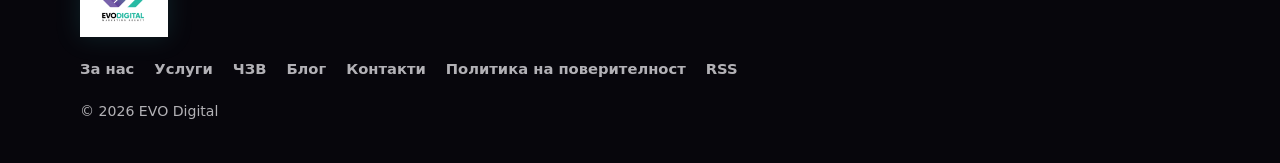
==== commit 0231d218: "Fix Viber/OG preview by pointing share image at the live GitHub Pages URL. Co-authored-by: Cursor <c" ====
--- a/index.html
+++ b/index.html
@@ -22,8 +22,9 @@
   <meta property="og:site_name" content="EVO Digital">
   <meta property="og:title" content="Дигитална Маркетинг Агенция | EVO-DIGITAL">
   <meta property="og:description" content="EVO-Digital е дигитална маркетинг агенция за съдържание, реклама, Google Ads, SEO и стратегия.">
-  <meta property="og:url" content="https://www.evodigital.bg/">
-  <meta property="og:image" content="https://www.evodigital.bg/assets/images/brand/og-image.jpg">
+  <meta property="og:url" content="https://vuichovanio1.github.io/evodigital/">
+  <meta property="og:image" content="https://vuichovanio1.github.io/evodigital/assets/images/brand/og-image.jpg">
+  <meta property="og:image:secure_url" content="https://vuichovanio1.github.io/evodigital/assets/images/brand/og-image.jpg">
   <meta property="og:image:type" content="image/jpeg">
   <meta property="og:image:width" content="1200">
   <meta property="og:image:height" content="630">
@@ -33,7 +34,7 @@
   <meta name="twitter:card" content="summary_large_image">
   <meta name="twitter:title" content="Дигитална Маркетинг Агенция | EVO-DIGITAL">
   <meta name="twitter:description" content="EVO-Digital е дигитална маркетинг агенция за съдържание, реклама, Google Ads, SEO и стратегия.">
-  <meta name="twitter:image" content="https://www.evodigital.bg/assets/images/brand/og-image.jpg">
+  <meta name="twitter:image" content="https://vuichovanio1.github.io/evodigital/assets/images/brand/og-image.jpg">
 
   <style id="critical">
     :root{--bg:#0b0a12;--text:#f5f4f8;--text-muted:rgba(245,244,248,.72);--teal:#35c3ba;--purple:#7d5ba6;--line:rgba(255,255,255,.12);--container:min(1120px,calc(100% - 2.5rem));--font:system-ui,sans-serif;--header-h:4.5rem;--ease:cubic-bezier(.22,1,.36,1)}
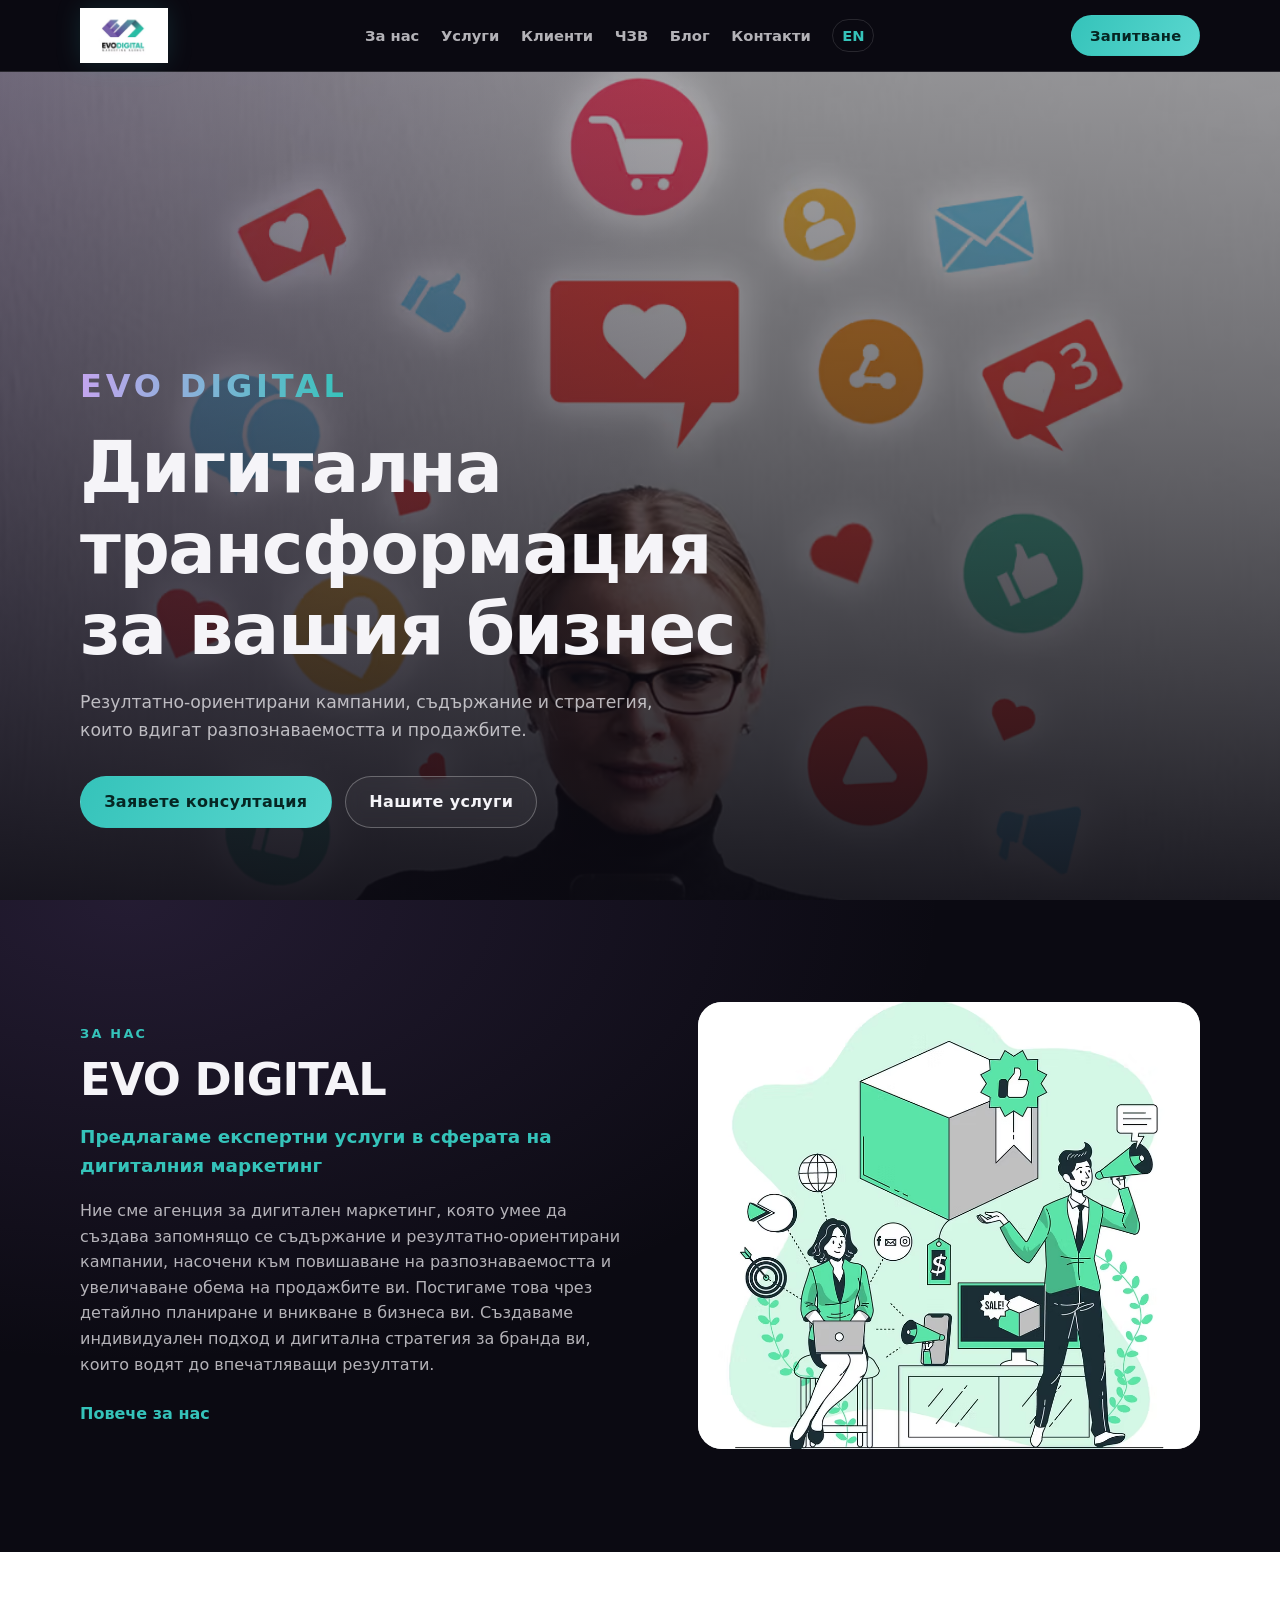
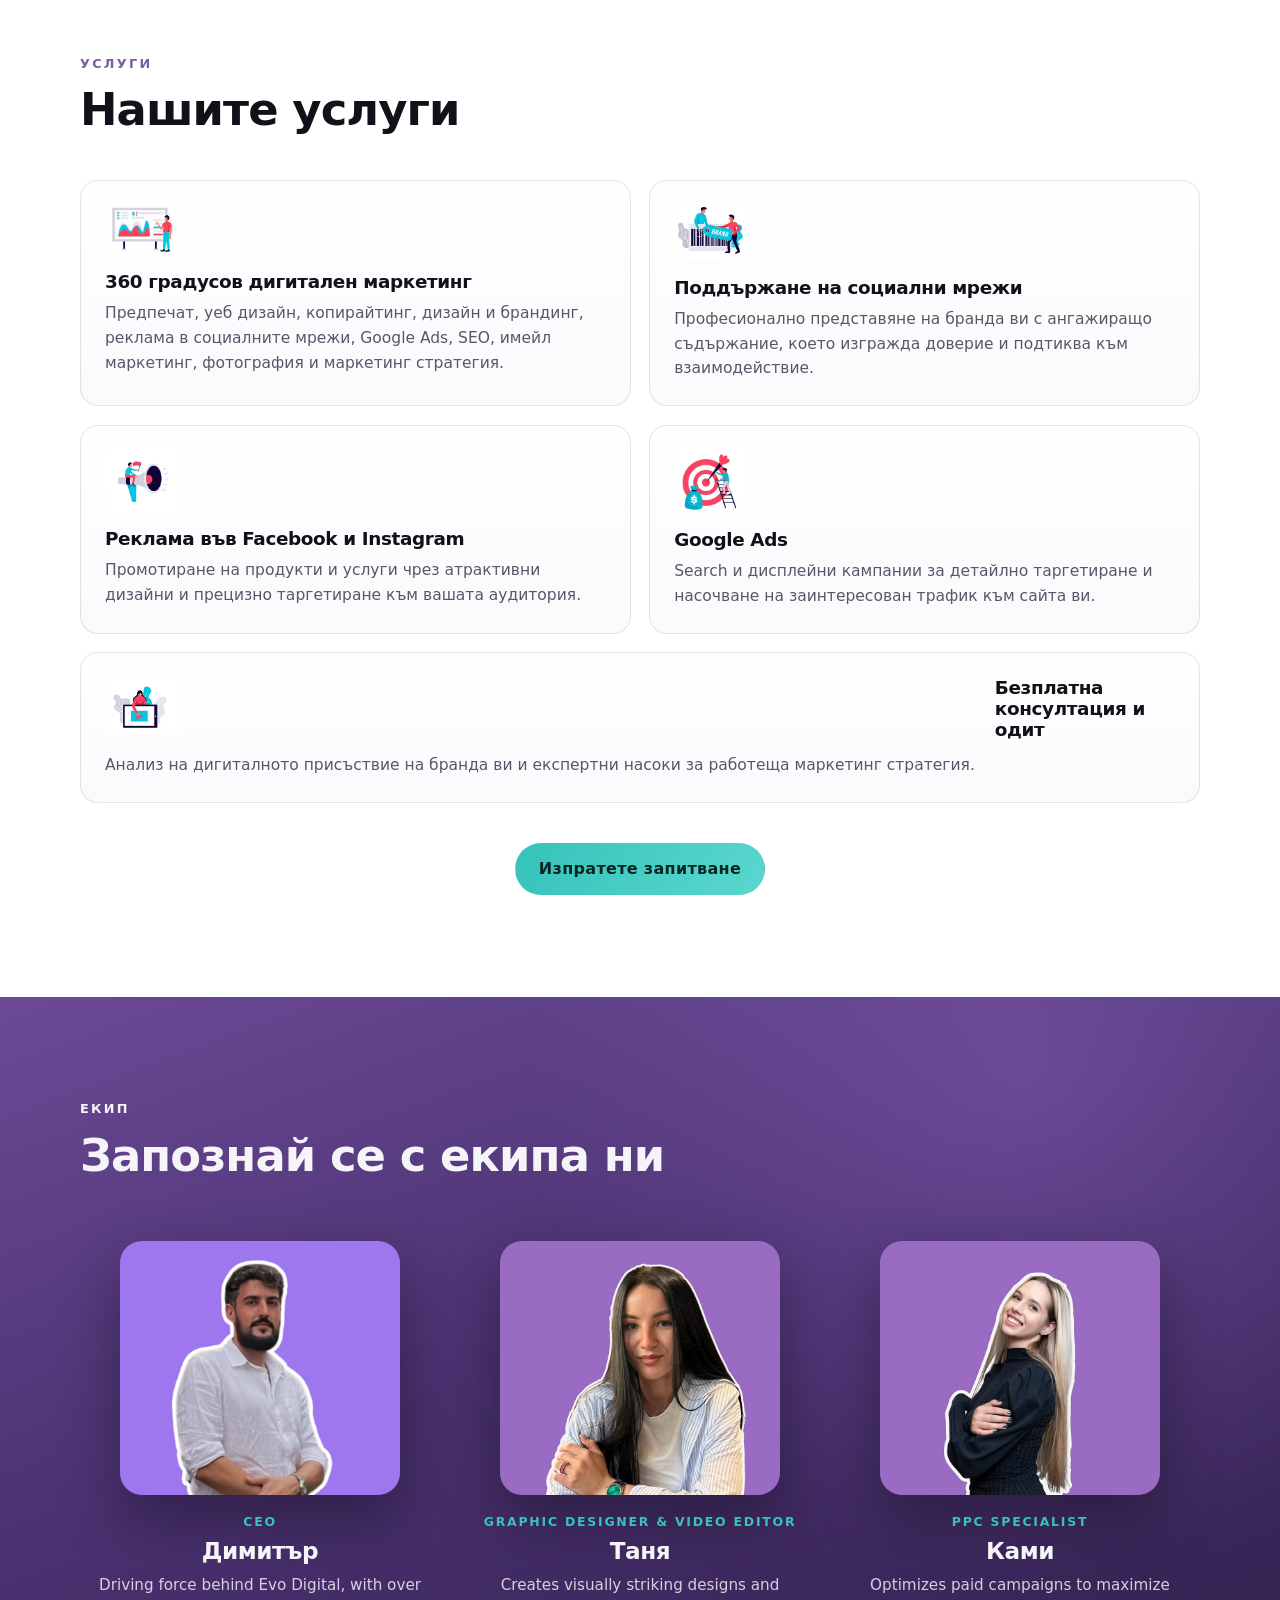
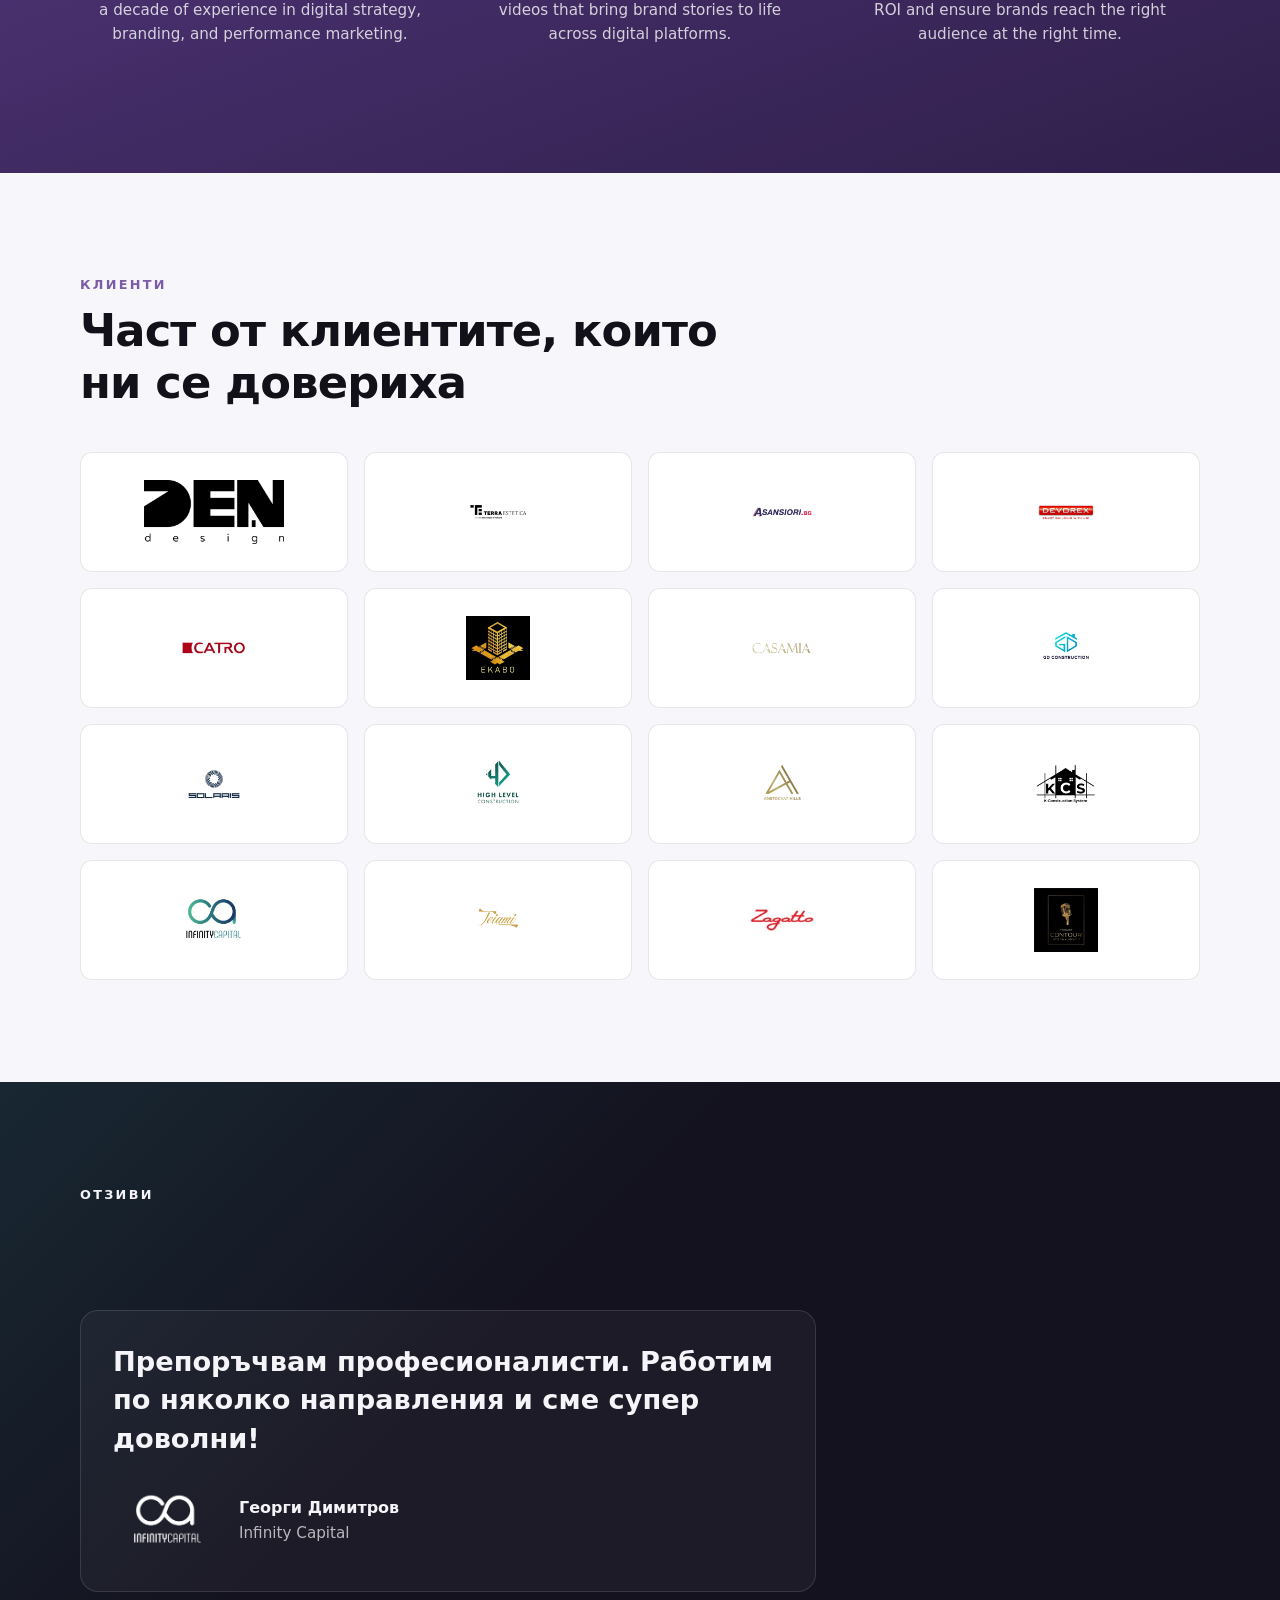
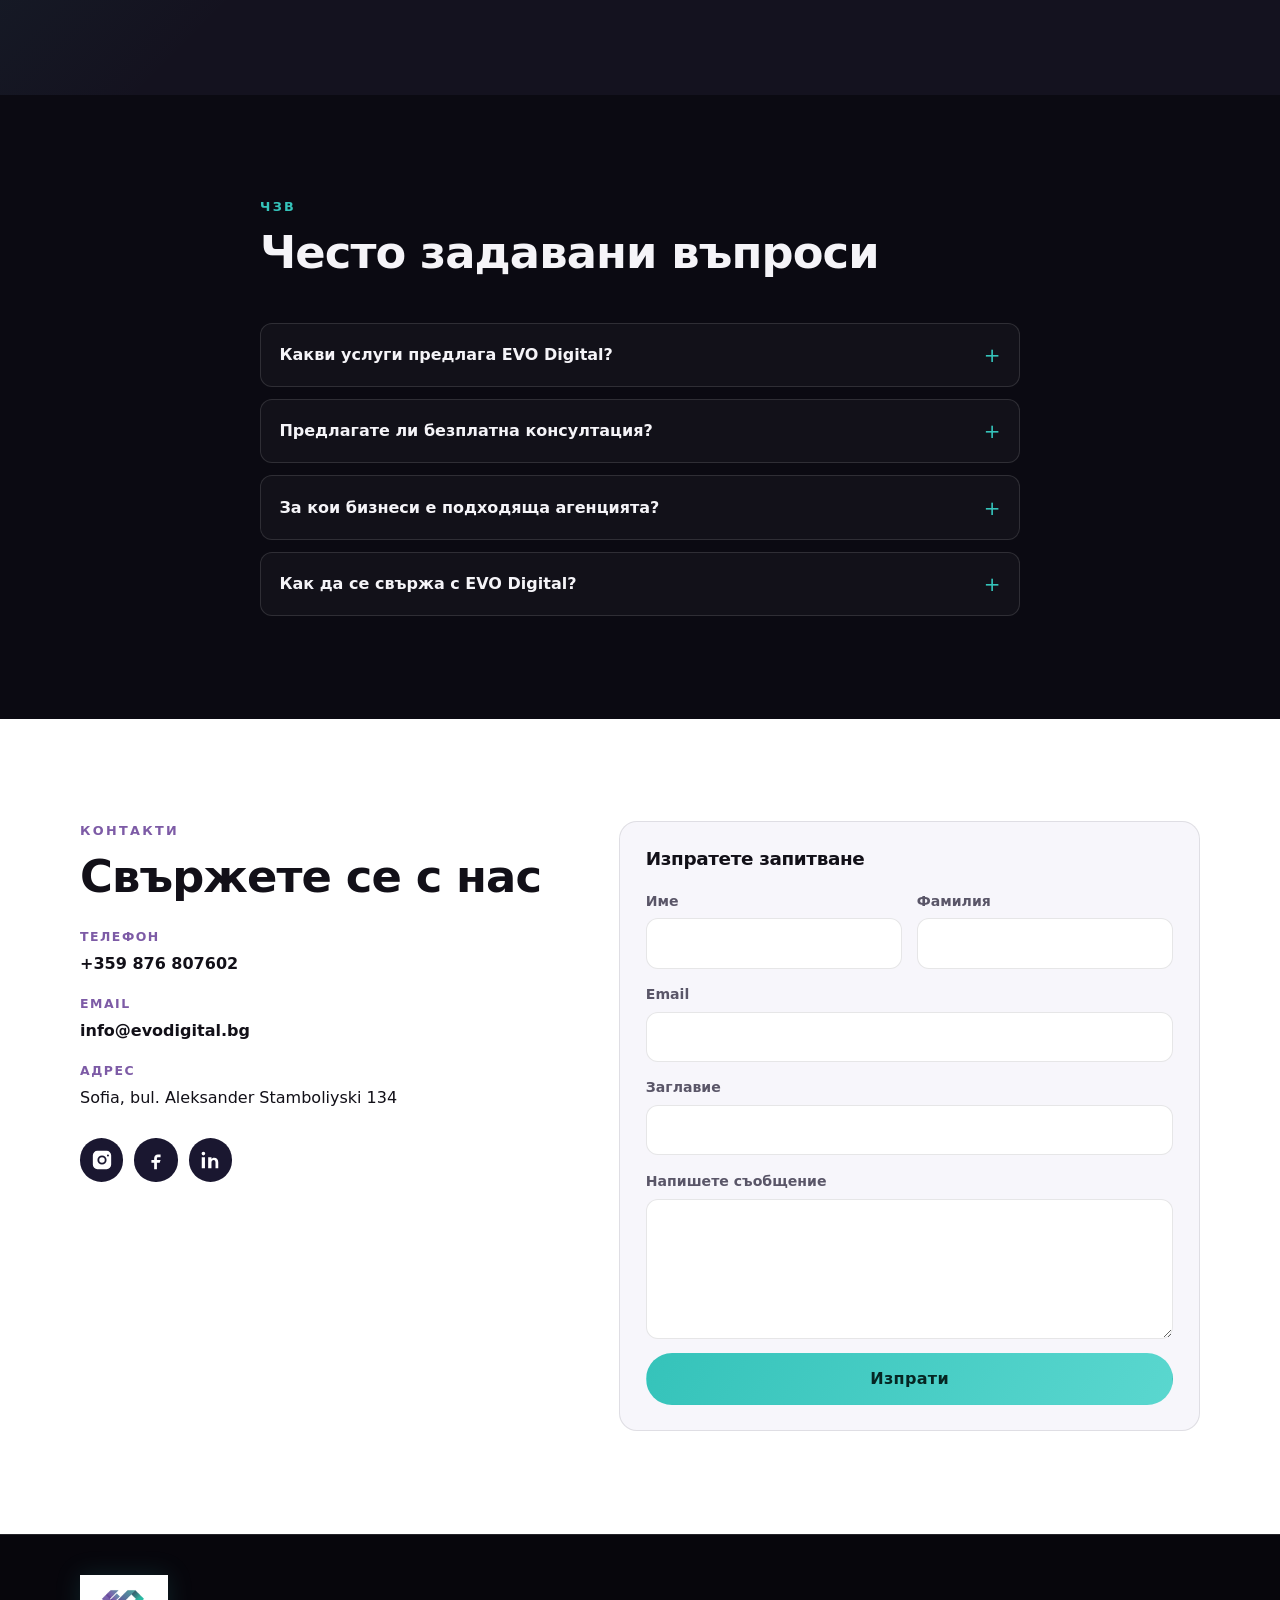
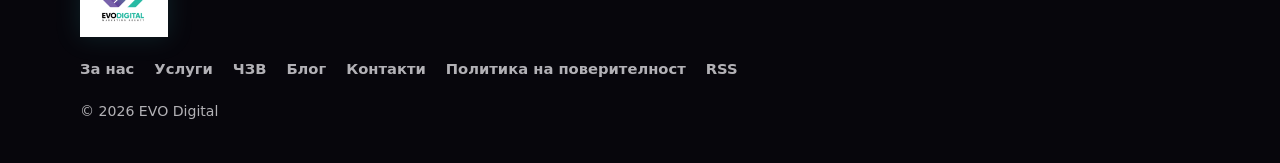
==== commit 0d53a4e5: "Fix Viber preview with a new root og.jpg share card to bust cached OG. Co-authored-by: Cursor <curso" ====
--- a/index.html
+++ b/index.html
@@ -23,18 +23,19 @@
   <meta property="og:title" content="Дигитална Маркетинг Агенция | EVO-DIGITAL">
   <meta property="og:description" content="EVO-Digital е дигитална маркетинг агенция за съдържание, реклама, Google Ads, SEO и стратегия.">
   <meta property="og:url" content="https://vuichovanio1.github.io/evodigital/">
-  <meta property="og:image" content="https://vuichovanio1.github.io/evodigital/assets/images/brand/og-image.jpg">
-  <meta property="og:image:secure_url" content="https://vuichovanio1.github.io/evodigital/assets/images/brand/og-image.jpg">
+  <meta property="og:image" content="https://vuichovanio1.github.io/evodigital/og.jpg">
+  <meta property="og:image:secure_url" content="https://vuichovanio1.github.io/evodigital/og.jpg">
   <meta property="og:image:type" content="image/jpeg">
   <meta property="og:image:width" content="1200">
   <meta property="og:image:height" content="630">
   <meta property="og:image:alt" content="EVO Digital Marketing Agency">
+  <link rel="image_src" href="https://vuichovanio1.github.io/evodigital/og.jpg">
 
   <!-- Twitter -->
   <meta name="twitter:card" content="summary_large_image">
   <meta name="twitter:title" content="Дигитална Маркетинг Агенция | EVO-DIGITAL">
   <meta name="twitter:description" content="EVO-Digital е дигитална маркетинг агенция за съдържание, реклама, Google Ads, SEO и стратегия.">
-  <meta name="twitter:image" content="https://vuichovanio1.github.io/evodigital/assets/images/brand/og-image.jpg">
+  <meta name="twitter:image" content="https://vuichovanio1.github.io/evodigital/og.jpg">
 
   <style id="critical">
     :root{--bg:#0b0a12;--text:#f5f4f8;--text-muted:rgba(245,244,248,.72);--teal:#35c3ba;--purple:#7d5ba6;--line:rgba(255,255,255,.12);--container:min(1120px,calc(100% - 2.5rem));--font:system-ui,sans-serif;--header-h:4.5rem;--ease:cubic-bezier(.22,1,.36,1)}
